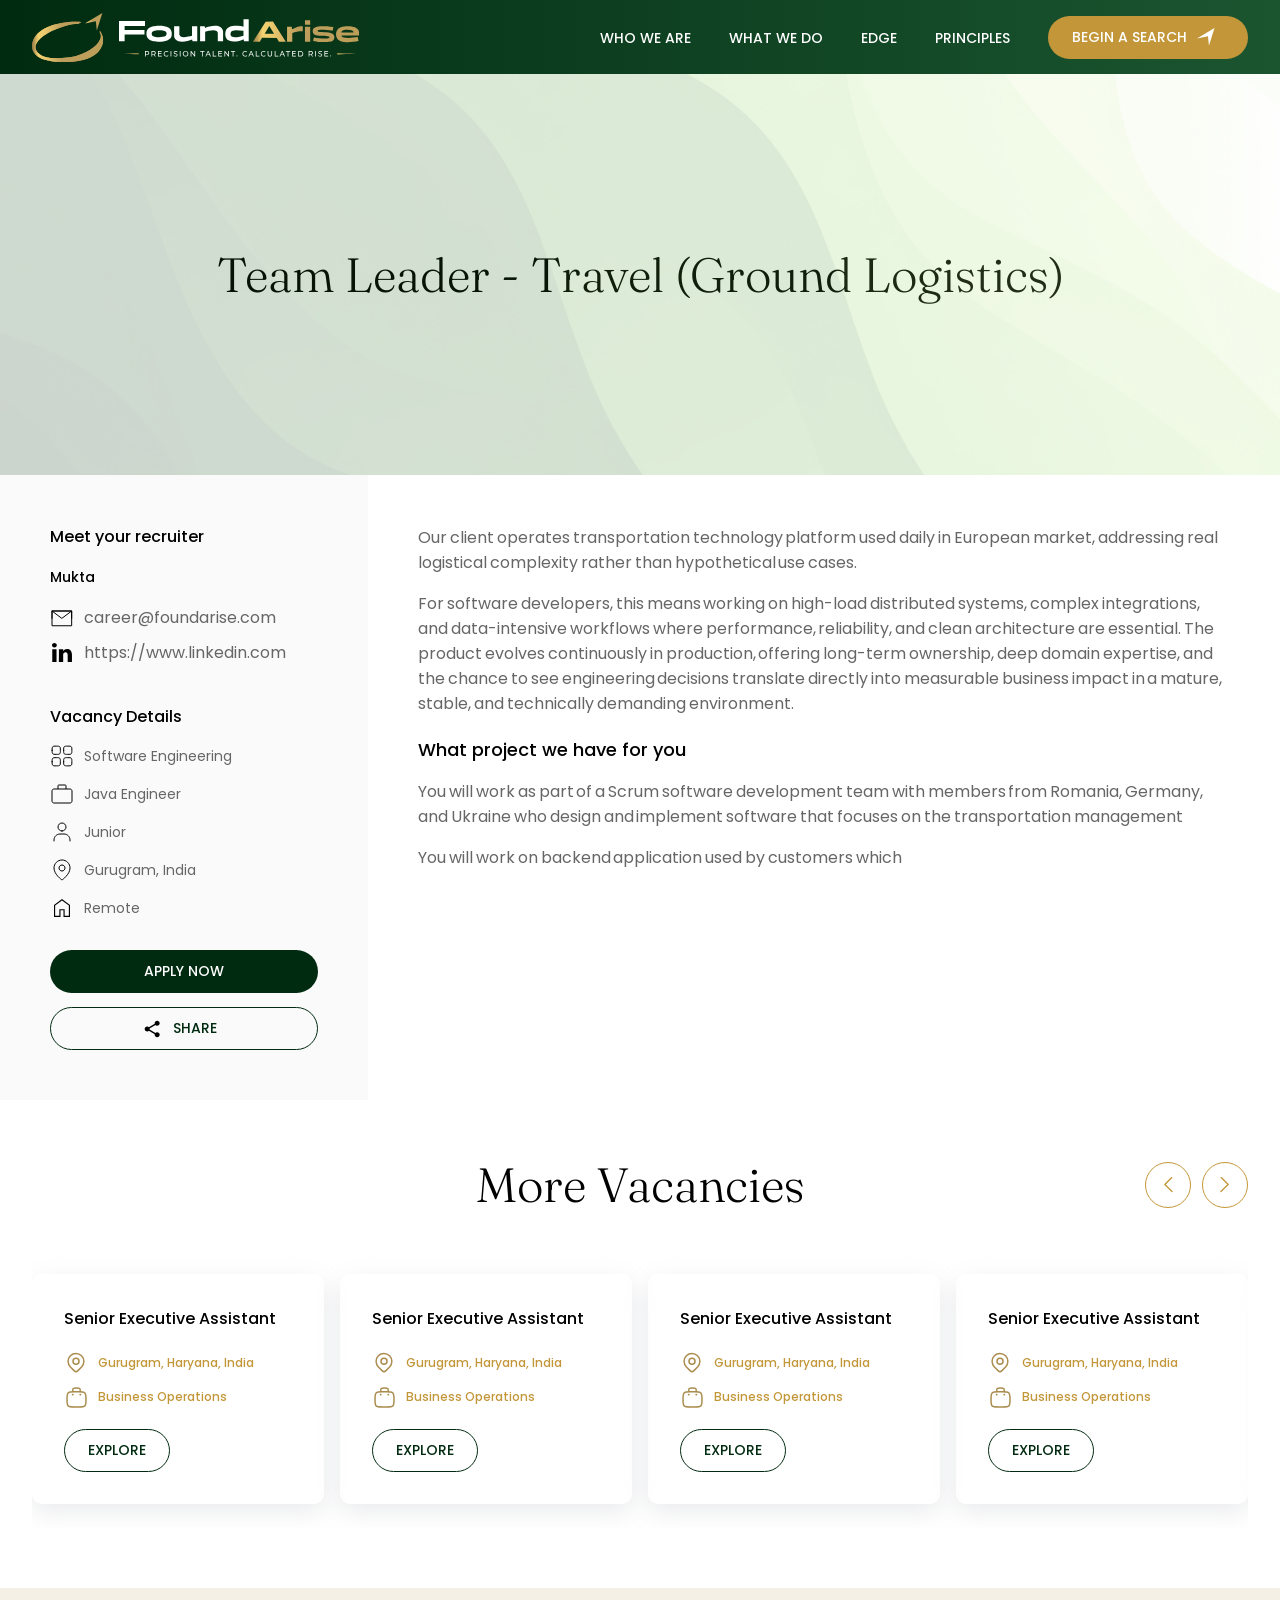
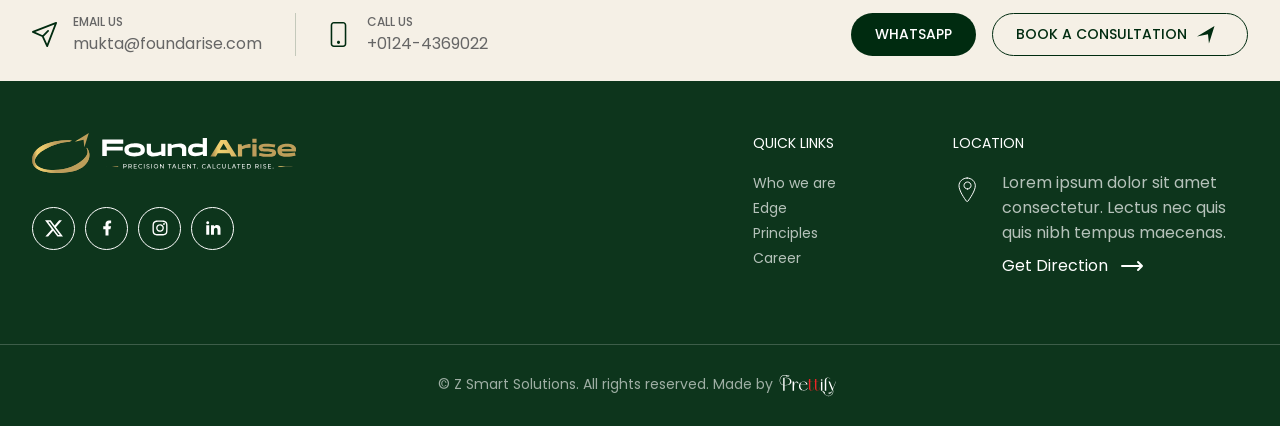
==== career-detail.html @ 1d1192af "feat(career): detail" ====
<!doctype html>
<html lang="en">

<head>
    <meta charset="UTF-8" />
    <meta name="viewport" content="width=device-width, initial-scale=1.0" />
    <title>Found Arise | Precision Talent, Calculated Rise</title>
    <link rel="icon" href="assets/image/favicon.png" type="image/x-icon" />

    <link rel="stylesheet" href="assets/font/font.css" />
    <link rel="stylesheet" href="assets/sass/header/header.css" />
    <link rel="stylesheet" href="assets/sass/career/career.css" />
    <link rel="stylesheet" href="assets/sass/footer/footer.css" />
    <link rel="stylesheet" href="https://cdn.jsdelivr.net/npm/swiper@11/swiper-bundle.min.css" />

</head>

<body>
    <header>
        <a href="" class="logo">
            <img src="assets/image/logo.svg " alt="" />
        </a>

        <nav>
            <ul>
                <li><a href="">Who we are</a></li>
                <li><a href="">What we do</a></li>
                <li><a href="">Edge</a></li>
                <li><a href="">Principles</a></li>
            </ul>
            <button class="btn">
                Begin a search <img class="icon" src="assets/icon/share.svg" alt="" />
            </button>
        </nav>
    </header>

    <main>
        <section class="carrer-detail-banner">
            <img src="assets/image/career/banner.png" alt="banner" />
            <div class="content">
                <h1>Team Leader - Travel (Ground Logistics)</h1>
            </div>
        </section>

        <section class="career-detail-seca">
            <div class="left">
                <h5>Meet your recruiter</h5>
                <h6>Mukta</h6>
                <ul class="social">
                    <li>
                        <img src="assets/icon/mail_black.svg" alt="mail" />
                        <a href="mailto:career@foundarise.com">career@foundarise.com</a>
                    </li>
                    <li>
                        <img src="assets/icon/linkedin_black.svg" alt="linkedin" />
                        <a href="https://www.linkedin.com">https://www.linkedin.com</a>
                    </li>
                </ul>

                <div class="vacancy-details">
                    <h5>Vacancy Details</h5>
                    <ul>
                        <li><img src="assets/icon/dashboard_black.svg" alt="share" /> Software Engineering</li>
                        <li><img src="assets/icon/suitcase_black.svg" alt="share" /> Java Engineer</li>
                        <li><img src="assets/icon/user_black.svg" alt="share" /> Junior</li>
                        <li><img src="assets/icon/location_black.svg" alt="share" /> Gurugram, India</li>
                        <li><img src="assets/icon/home.svg" alt="share" /> Remote</li>
                    </ul>
                </div>

                <div class="action">
                    <a href="" class="btn btn-secondary">Apply Now</a>
                    <a href="" class="btn btn-border-secondary"><img class="icon" src="assets/icon/share_black.svg"
                            alt="" />
                        Share</a>
                </div>
            </div>
            <div class="right website-content">
                <p>Our client operates transportation technology platform used daily in European market, addressing real
                    logistical complexity rather than hypothetical use cases.</p>
                <p>For software developers, this means working on high-load distributed systems, complex integrations,
                    and data-intensive workflows where performance, reliability, and clean architecture are essential.
                    The product evolves continuously in production, offering long-term ownership, deep domain expertise,
                    and the chance to see engineering decisions translate directly into measurable business impact in a
                    mature, stable, and technically demanding environment.</p>
                <h5>What project we have for you</h5>
                <p>You will work as part of a Scrum software development team with members from Romania, Germany, and Ukraine who design and implement software that focuses on the transportation management</p>
                <p>You will work on backend application used by customers which</p>
            </div>
        </section>

        <section class="career-detail-secb">
            <div class="container">
                <div class="heading">
                    <h2>More Vacancies</h2>
                    <div class="swiper-nav swiper-group">
                        <button class="swiper-prev career-button-prev"><img src="assets/icon/right.svg" alt=""></button>
                        <button class="swiper-next career-button-next"><img src="assets/icon/right.svg" alt=""></button>
                    </div>
                </div>

                <div class="content">
                    <div class="career-slider">
                        <div class="swiper-wrapper">
                            <div class="swiper-slide">
                                <div class="job-card">
                                    <h4>Senior Executive Assistant</h4>
                                    <ul>
                                        <li>
                                            <img src="assets/icon/location_ylw.svg" alt="">   Gurugram, Haryana, India
                                        </li>
                                        <li>
                                          <img src="assets/icon/suitcase.svg" alt="">  Business Operations
                                        </li>
                                    </ul>
                                    <a href="" class="btn btn-border-secondary">EXPLORE</a>
                                </div>
                            </div>
                            <div class="swiper-slide">
                                <div class="job-card">
                                    <h4>Senior Executive Assistant</h4>
                                    <ul>
                                        <li>
                                            <img src="assets/icon/location_ylw.svg" alt="">   Gurugram, Haryana, India
                                        </li>
                                        <li>
                                          <img src="assets/icon/suitcase.svg" alt="">  Business Operations
                                        </li>
                                    </ul>
                                    <a href="" class="btn btn-border-secondary">EXPLORE</a>
                                </div>
                            </div>
                            <div class="swiper-slide">
                                <div class="job-card">
                                    <h4>Senior Executive Assistant</h4>
                                    <ul>
                                        <li>
                                            <img src="assets/icon/location_ylw.svg" alt="">   Gurugram, Haryana, India
                                        </li>
                                        <li>
                                          <img src="assets/icon/suitcase.svg" alt="">  Business Operations
                                        </li>
                                    </ul>
                                    <a href="" class="btn btn-border-secondary">EXPLORE</a>
                                </div>
                            </div>
                            <div class="swiper-slide">
                                <div class="job-card">
                                    <h4>Senior Executive Assistant</h4>
                                    <ul>
                                        <li>
                                            <img src="assets/icon/location_ylw.svg" alt="">   Gurugram, Haryana, India
                                        </li>
                                        <li>
                                          <img src="assets/icon/suitcase.svg" alt="">  Business Operations
                                        </li>
                                    </ul>
                                    <a href="" class="btn btn-border-secondary">EXPLORE</a>
                                </div>
                            </div>
                            <div class="swiper-slide">
                                <div class="job-card">
                                    <h4>Senior Executive Assistant</h4>
                                    <ul>
                                        <li>
                                            <img src="assets/icon/location_ylw.svg" alt="">   Gurugram, Haryana, India
                                        </li>
                                        <li>
                                          <img src="assets/icon/suitcase.svg" alt="">  Business Operations
                                        </li>
                                    </ul>
                                    <a href="" class="btn btn-border-secondary">EXPLORE</a>
                                </div>
                            </div>
                        </div>
                    </div>
                </div>
            </div>
        </section>
    </main>

    <footer>
        <div class="top">
            <div class="container">
                <div class="row">
                    <div class="left">
                        <div class="col">
                            <figure>
                                <img src="assets/icon/send.svg" alt="send" />
                            </figure>
                            <figcaption>
                                <span>Email Us</span>
                                <a href="mailto:mukta@foundarise.com">mukta@foundarise.com</a>
                            </figcaption>
                        </div>
                        <div class="col">
                            <figure>
                                <img src="assets/icon/phone.svg" alt="send" />
                            </figure>
                            <figcaption>
                                <span>call Us</span>
                                <a href="mailto:+01244369022">+0124-4369022</a>
                            </figcaption>
                        </div>
                    </div>

                    <div class="right">
                        <a href="" class="btn btn-secondary">Whatsapp</a>
                        <button class="btn btn-border-secondary">
                            Book a consultation
                            <img src="assets/icon/share_green.svg" alt="" class="icon" />
                        </button>
                    </div>
                </div>
            </div>
        </div>

        <div class="wrap">
            <video src="assets/video/footer.mp4" autoplay muted loop playsinline></video>
            <div class="middle">
                <div class="container">
                    <div class="colA">
                        <img class="logo" src="assets/image/logo.svg" alt="" />
                        <ul class="social">
                            <li>
                                <a href=""><img src="assets/icon/twitter.svg" alt="" /></a>
                            </li>
                            <li>
                                <a href=""><img src="assets/icon/facebook.svg" alt="" /></a>
                            </li>
                            <li>
                                <a href=""><img src="assets/icon/instagram.svg" alt="" /></a>
                            </li>
                            <li>
                                <a href=""><img src="assets/icon/linkedin.svg" alt="" /></a>
                            </li>
                        </ul>
                    </div>

                    <div class="colB">
                        <h5>Quick Links</h5>
                        <ul>
                            <li><a href="">Who we are</a></li>
                            <li><a href="">Edge</a></li>
                            <li><a href="">Principles</a></li>
                            <li><a href="">Career</a></li>
                        </ul>
                    </div>
                    <div class="colC">
                        <h5>Location</h5>
                        <div class="adrs">
                            <figure class="icon">
                                <img src="assets/icon/location.svg" alt="location" />
                            </figure>
                            <figcaption>
                                <p>
                                    Lorem ipsum dolor sit amet consectetur. Lectus nec quis quis
                                    nibh tempus maecenas.
                                </p>
                                <a class="direction" href="">Get Direction
                                    <img src="assets/icon/arrow_right.svg" alt="" /></a>
                            </figcaption>
                        </div>
                    </div>
                </div>
            </div>

            <div class="bottom">
                <div class="container">
                    <p>
                        © Z Smart Solutions. All rights reserved.
                        <span>Made by
                            <a href=""><img src="assets/image/prettify.svg" alt="" /></a></span>
                    </p>
                </div>
            </div>
        </div>
    </footer>

    <script type="text/javascript" src="https://cdn.jsdelivr.net/npm/swiper@11/swiper-bundle.min.js"></script>
    <script src="assets/js/function.js"></script>
    <script src="assets/js/swiper.js"></script>
    <script src="assets/js/main.js"></script>
    <script>
        const header = document.querySelector("header");
        window.addEventListener("DOMContentLoaded", () => {
            header.classList.add("scrolled");
        });
        window.addEventListener("scroll", () => {
            if (window.scrollY > 20) {
                header.classList.add("scrolled");
            } else {
                header.classList.add("scrolled");
            }
        });
    </script>
</body>

</html>
---- assets/font/font.css ----
@import url('https://fonts.googleapis.com/css2?family=Fraunces:ital,opsz,wght@0,9..144,100..900;1,9..144,100..900&display=swap');
@import url('https://fonts.googleapis.com/css2?family=Poppins:ital,wght@0,100;0,200;0,300;0,400;0,500;0,600;0,700;0,800;0,900;1,100;1,200;1,300;1,400;1,500;1,600;1,700;1,800;1,900&display=swap');
---- assets/sass/header/header.css ----
@keyframes shine {
  from {
    opacity: 0;
    left: 0%;
  }
  50% {
    opacity: 1;
  }
  to {
    opacity: 0;
    left: 100%;
  }
}
@keyframes shine {
  from {
    opacity: 0;
    left: 0%;
  }
  50% {
    opacity: 1;
  }
  to {
    opacity: 0;
    left: 100%;
  }
}
.form {
  --inputsize: 42px;
  --labelbefore: var(--text);
  --labelafter: var(--text);
  --borderbefore: var(--text);
  --borderafter: var(--primary);
  --labelfontbefore: 14px;
  --labelfontafter: 12px;
  --font: 500;
  --color: var(--text);
  --borderwidth: 1px;
  --labelbackground: none;
  --font: normal;
  --textareaheight: 62px;
  --paddingleftright: 0px;
}
.form .form-group {
  position: relative;
  flex: 0 1 100%;
  max-width: 100%;
  width: 100%;
  --selectheight: var(--inputsize);
  line-height: 0;
}
.form .form-group.has-icon input {
  --iconsize: 26px;
  background-repeat: no-repeat;
  background-size: var(--iconsize);
}
.form .form-group.has-icon:not(.icon-left) input {
  background-position: calc(100% - var(--paddingleftright, 0px)) 50%;
  padding-right: calc(var(--paddingleftright, 0px) + var(--iconsize, 0px) + var(--paddingleftright, 0px));
}
.form .form-group.has-icon.icon-left input {
  background-position: var(--paddingleftright, 0px) 50%;
  padding-left: calc(var(--paddingleftright, 0px) + var(--iconsize, 0px) + 10px);
}
.form .form-group.has-icon.calender-icon input {
  background-image: url('data:image/svg+xml,%3Csvg width="20" height="20" viewBox="0 0 20 20" fill="none" xmlns="http://www.w3.org/2000/svg"%3E%3Cpath d="M17.5 2H14.5V0.5C14.5 0.367392 14.4473 0.240215 14.3536 0.146447C14.2598 0.0526785 14.1326 0 14 0C13.8674 0 13.7402 0.0526785 13.6464 0.146447C13.5527 0.240215 13.5 0.367392 13.5 0.5V2H6.5V0.5C6.5 0.367392 6.44732 0.240215 6.35355 0.146447C6.25979 0.0526785 6.13261 0 6 0C5.86739 0 5.74021 0.0526785 5.64645 0.146447C5.55268 0.240215 5.5 0.367392 5.5 0.5V2H2.5C1.8372 2.00079 1.20178 2.26444 0.73311 2.73311C0.264441 3.20178 0.000793929 3.8372 0 4.5V17.5C0.000793929 18.1628 0.264441 18.7982 0.73311 19.2669C1.20178 19.7356 1.8372 19.9992 2.5 20H17.5C18.163 20 18.7989 19.7366 19.2678 19.2678C19.7366 18.7989 20 18.163 20 17.5V4.5C20 3.83696 19.7366 3.20107 19.2678 2.73223C18.7989 2.26339 18.163 2 17.5 2ZM19 17.5C19 17.8978 18.842 18.2794 18.5607 18.5607C18.2794 18.842 17.8978 19 17.5 19H2.5C2.10218 19 1.72064 18.842 1.43934 18.5607C1.15804 18.2794 1 17.8978 1 17.5V9H19V17.5ZM19 8H1V4.5C1 3.672 1.67 3 2.5 3H5.5V4.5C5.5 4.63261 5.55268 4.75979 5.64645 4.85355C5.74021 4.94732 5.86739 5 6 5C6.13261 5 6.25979 4.94732 6.35355 4.85355C6.44732 4.75979 6.5 4.63261 6.5 4.5V3H13.5V4.5C13.5 4.63261 13.5527 4.75979 13.6464 4.85355C13.7402 4.94732 13.8674 5 14 5C14.1326 5 14.2598 4.94732 14.3536 4.85355C14.4473 4.75979 14.5 4.63261 14.5 4.5V3H17.5C17.8978 3 18.2794 3.15804 18.5607 3.43934C18.842 3.72064 19 4.10218 19 4.5V8Z" fill="%23666666" fill-opacity="0.7"/%3E%3C/svg%3E');
}
.form .form-group.has-icon.search-icon input {
  --iconsize: 18px;
  background-image: url("data:image/svg+xml,%3Csvg width='18' height='18' viewBox='0 0 18 18' fill='none' xmlns='http://www.w3.org/2000/svg'%3E%3Cpath d='M13.893 13.92L16.973 17M16 8.5C16 10.4891 15.2098 12.3968 13.8033 13.8033C12.3968 15.2098 10.4891 16 8.5 16C6.51088 16 4.60322 15.2098 3.1967 13.8033C1.79018 12.3968 1 10.4891 1 8.5C1 6.51088 1.79018 4.60322 3.1967 3.1967C4.60322 1.79018 6.51088 1 8.5 1C10.4891 1 12.3968 1.79018 13.8033 3.1967C15.2098 4.60322 16 6.51088 16 8.5Z' stroke='%23939393' stroke-width='1.5' stroke-linecap='round' stroke-linejoin='round'/%3E%3C/svg%3E%0A");
}
.form .form-group.has-icon.user-icon input {
  background-image: url("data:image/svg+xml,%3Csvg xmlns='http://www.w3.org/2000/svg' viewBox='0 0 24 24'%3E%3Cpath fill='none' stroke='%23666666' stroke-linecap='round' stroke-linejoin='round' stroke-width='1.5' d='M5 20v-1a7 7 0 0 1 7-7v0a7 7 0 0 1 7 7v1m-7-8a4 4 0 1 0 0-8a4 4 0 0 0 0 8'/%3E%3C/svg%3E");
}
.form .form-group.has-icon.password-icon input {
  background-image: url("data:image/svg+xml,%3Csvg xmlns='http://www.w3.org/2000/svg' viewBox='0 0 16 16'%3E%3Cpath fill='%23666666' d='M3 8.5a1 1 0 1 0 0-2a1 1 0 0 0 0 2'/%3E%3Cpath fill='%23666666' fill-rule='evenodd' d='M4.5 3c1.56 0 2.94.794 3.75 2h5.26a1 1 0 0 1 .807.409l1.49 2.04a.99.99 0 0 1 .033 1.13l-1.26 1.95a.997.997 0 0 1-1.41.276L12.02 10l-1.19.812a1 1 0 0 1-1.13 0L8.51 10h-.258c-.808 1.21-2.18 2-3.75 2a4.5 4.5 0 0 1 0-9zm3.75 6a1 1 0 0 0-.832.444a3.5 3.5 0 0 1-2.91 1.56c-1.93 0-3.5-1.57-3.5-3.5s1.57-3.5 3.5-3.5c1.21 0 2.28.616 2.91 1.56c.186.277.498.444.832.444h5.26L15 8.048l-1.26 1.95l-1.15-.805a1 1 0 0 0-1.14-.005L10.26 10l-1.19-.812a1 1 0 0 0-.566-.175h-.258z' clip-rule='evenodd'/%3E%3C/svg%3E");
}
.form .form-group.active::after {
  width: 100%;
}
.form .form-group:has(input[disabled]) {
  --paddingleftright: 10px;
  --color: var(--text);
}
.form .form-group:has(input[disabled])::after, .form .form-group:has(input[disabled])::before {
  display: none;
}
.form .form-group:has(input[disabled]) input {
  -webkit-user-select: none;
     -moz-user-select: none;
          user-select: none;
  caret-color: transparent;
  border: 1px solid #ededed;
  border-radius: 5px !important;
  cursor: no-drop;
  background: #f5f5f5;
}
.form .form-group::before, .form .form-group::after {
  content: "";
  position: absolute;
  bottom: 0;
  left: 0;
  right: 0;
  height: var(--borderwidth);
  transition: 0.5s ease;
}
.form .form-group::before {
  background: var(--borderbefore);
}
.form .form-group::after {
  width: 0;
  background: var(--borderafter);
}
.form .form-group label {
  font-weight: var(--font);
  position: absolute;
  top: calc(var(--inputsize) / 2 - var(--labelfontbefore) / 2);
  left: var(--paddingleftright);
  color: var(--labelbefore);
  line-height: 1;
  width: 100%;
  font-size: var(--labelfontbefore);
  background: var(--labelbackground);
  font-family: "Poppins", sans-serif;
  transition: 0.5s ease;
  -webkit-user-select: none;
     -moz-user-select: none;
          user-select: none;
  font-size: 16px;
  pointer-events: none;
}
.form .form-group input, .form .form-group textarea {
  height: calc(var(--inputsize) - var(--borderwidth));
  border: none;
  resize: none;
  border-radius: 0px !important;
  width: 100%;
  background: none;
  font-family: "Poppins", sans-serif;
  color: var(--color);
  font-size: inherit;
  font-size: 16px;
  padding: 0 var(--paddingleftright);
}
.form .form-group input:not(:-moz-placeholder) ~ label, .form .form-group textarea:not(:-moz-placeholder) ~ label {
  font-size: var(--labelfontafter);
  color: var(--labelafter);
  top: calc(var(--labelfontafter) / -2);
  opacity: 0.7;
}
.form .form-group input:not(:placeholder-shown) ~ label, .form .form-group textarea:not(:placeholder-shown) ~ label {
  font-size: var(--labelfontafter);
  color: var(--labelafter);
  top: calc(var(--labelfontafter) / -2);
  opacity: 0.7;
}
.form .form-group input:focus, .form .form-group textarea:focus {
  outline: none;
}
.form .form-group input.valid, .form .form-group textarea.valid {
  outline: none;
}
.form .form-group input.valid ~ label, .form .form-group textarea.valid ~ label {
  font-size: var(--labelfontafter);
  color: var(--labelafter);
  top: calc(var(--labelfontafter) / -2);
  background: var(--labelbackground);
}
.form .form-group input:not(.no-focus):focus, .form .form-group textarea:not(.no-focus):focus {
  outline: none;
}
.form .form-group input:not(.no-focus):focus ~ label, .form .form-group textarea:not(.no-focus):focus ~ label {
  font-size: var(--labelfontafter);
  color: var(--labelafter);
  top: calc(var(--labelfontafter) / -2);
  background: var(--labelbackground);
  opacity: 0.7;
}
.form .form-group input[readonly], .form .form-group textarea[readonly] {
  caret-color: transparent;
}
.form .form-group textarea {
  height: var(--textareaheight);
  border: none;
  resize: none;
  border-radius: 0px !important;
  width: 100%;
  background: none;
  color: var(--color);
  font-size: 14px;
  font-family: "Poppins", sans-serif;
  line-height: 1.2;
  cursor: initial;
}
.form .form-group textarea::-webkit-scrollbar {
  width: 2px;
  background: none;
  height: 2px;
}
.form .form-group textarea::-webkit-scrollbar-track {
  box-shadow: none;
}
.form .form-group textarea::-webkit-scrollbar-thumb {
  background-color: var(--black);
  border-radius: 15px;
}
.form .form-group textarea {
  padding: 0 var(--paddingleftright);
  padding-right: 15px;
}
.form .form-group textarea:not(:-moz-placeholder) ~ label {
  top: calc(var(--labelfontafter) / -2 - 6px);
}
.form .form-group textarea:not(:placeholder-shown) ~ label {
  top: calc(var(--labelfontafter) / -2 - 6px);
}
.form .form-group textarea:focus, .form .form-group textarea.valid {
  outline: none;
  margin-top: 13px;
  height: calc(var(--textareaheight) - 13px);
}
.form .form-group:has(.rgt-btn) {
  position: relative;
}
.form .form-group:has(.rgt-btn) input {
  padding-right: 3rem;
}
.form .form-group:has(.rgt-btn) .rgt-btn {
  position: absolute;
  top: 50%;
  translate: 0 -50%;
  right: 0;
  font-size: 13px;
  color: var(--primary);
  font-weight: 500;
}
.form .form-group .error {
  position: absolute;
  top: calc(100% + 2px);
  left: 0;
  right: 0;
  text-align: left;
  line-height: normal;
  font-size: 12px;
  z-index: 1;
  font-weight: 500;
  color: red;
}
.form .form-group .btm-text {
  position: absolute;
  top: calc(100% + 5px);
  left: 0;
  right: 0;
  text-align: left;
  line-height: normal;
  font-size: 12px;
  z-index: 1;
  font-weight: 500;
}
.form .form-group .btm-text.frgt-pswrd {
  text-align: right;
  color: var(--text);
}
.form .form-group .btm-text.frgt-pswrd:hover {
  text-decoration: underline;
  color: var(--primary);
}
.form .form-group .btm-text.green-msg {
  color: var(--primary);
}
.form .form-group .btm-text.red-msg {
  color: red;
  z-index: 1 !important;
}
.form .form-group.file-input {
  height: var(--inputsize);
}
.form .form-group.file-input input[type=file] {
  position: absolute;
  top: 0;
  left: 0;
  right: 0;
  bottom: 0;
  width: 100%;
  height: 100%;
  opacity: 0;
  z-index: 4;
  cursor: pointer;
}
.form .form-group.file-input input[type=file]:not(:-moz-placeholder) ~ label {
  top: auto;
  bottom: 10px;
  font-size: var(--labelfontbefore);
}
.form .form-group.file-input input[type=file]:not(:placeholder-shown) ~ label {
  top: auto;
  bottom: 10px;
  font-size: var(--labelfontbefore);
}
.form .form-group.file-input .file-name {
  pointer-events: none;
  height: calc(var(--inputsize) - var(--borderwidth));
  width: 100%;
  display: block;
  position: relative;
  --filename: 'Upload Resume*';
  --filenameinitial: var(--filename);
  --color: var(--text);
  --background: none;
  --image: url(../../icon/link.svg) no-repeat;
  -webkit-appearance: none;
     -moz-appearance: none;
          appearance: none;
  line-height: calc(var(--inputsize) - var(--borderwidth));
}
.form .form-group.file-input .file-name::before, .form .form-group.file-input .file-name::after {
  position: absolute;
  top: 0;
  bottom: 0;
  left: 0;
  right: 0;
}
.form .form-group.file-input .file-name::before {
  z-index: 2;
  font-family: inherit;
  font-size: inherit;
  line-height: calc(var(--inputsize) - var(--borderwidth));
  padding-left: var(--paddingleftright);
  color: var(--color);
  width: 100%;
  overflow: hidden;
  text-overflow: ellipsis;
  background: none;
}
.form .form-group.file-input .file-name::after {
  content: var(--filename);
  right: 0;
  background: var(--image);
  background-repeat: no-repeat;
  z-index: 1;
  background-position: calc(100% - var(--paddingleftright, 0)) 50%;
  background-size: auto 50%;
}
.form .form-group.is-otp-input {
  display: flex;
  flex-direction: row-reverse;
  gap: 2rem;
  align-items: center;
}
.form .form-group.is-otp-input:before, .form .form-group.is-otp-input::after {
  display: none;
}
.form .form-group.is-otp-input label {
  position: unset;
}
.form .form-group.is-otp-input .otp-fields-wrap {
  flex: 1;
  position: relative;
}
.form .form-group.is-otp-input .otp-fields-wrap input {
  letter-spacing: 72px;
  padding: 0 25px;
  -webkit-user-select: none !important;
     -moz-user-select: none !important;
          user-select: none !important;
}
.form .form-group.is-otp-input .otp-fields {
  flex: 1;
  position: absolute;
  top: 0;
  left: 0;
  right: 0;
  bottom: 0;
  z-index: 2;
  display: flex;
  pointer-events: none;
  gap: 1rem;
  max-width: 374px;
  margin-left: auto;
  margin-right: auto;
}
.form .form-group.is-otp-input .otp-fields span {
  flex: 1;
  display: block;
  height: var(--inputsize);
  border: 1px solid #ccc;
  border-radius: 5px;
}
.form .submit-grp:not(.text-left) {
  text-align: center;
  margin-top: 23px;
}

select {
  height: var(--inputsize);
  width: 100%;
  border-left: none;
  border-right: none;
  border-top: none;
  outline: none;
  color: rgba(255, 255, 255, 0.6980392157);
  font-family: "Poppins", sans-serif;
  background: transparent;
  padding: 10px 0px 6px 0px;
  font-size: 1rem;
  border-radius: 0;
  transition: all 0.4s;
  -webkit-appearance: base-select;
     -moz-appearance: base-select;
          appearance: base-select;
  cursor: pointer;
  position: relative;
}
select::after {
  content: "";
  position: absolute;
  top: 50%;
  right: 0px;
  transform: translateY(-50%);
  width: 16px;
  height: 16px;
  background: url("../../icons/down-white.svg") no-repeat center center;
  background-size: contain;
}
select option {
  display: flex;
  align-items: center;
  gap: 15px;
  background: var(--white);
  border-bottom: 1px solid var(--gray);
  padding: 10px;
  font-size: 14px;
  transition: 0.5s;
  font-family: "Poppins", sans-serif;
}
select option:hover, select option:focus {
  background: var(--primary);
  color: #FFF;
}
select option::checkmark {
  display: none;
}
select::picker-icon {
  display: none;
}
select:open::picker-icon {
  rotate: 180deg;
}
select selectedcontent {
  font-size: var(--labelfontbefore);
  font-size: 16px;
  font-family: "Poppins", sans-serif;
}

::picker(select) {
  -webkit-appearance: base-select;
     -moz-appearance: base-select;
          appearance: base-select;
  background: #FFFAF0;
  border: none;
  border-radius: 0px 0px 10px 10px;
  opacity: 0;
  transition: all 0.4s allow-discrete;
}
::picker(select):popover-open {
  opacity: 1;
}

@starting-style {
  ::picker(select):popover-open {
    opacity: 0;
  }
}
.daterangepicker {
  font-family: "Fraunces", sans-serif !important;
}
.daterangepicker select {
  display: block;
  border-radius: 5px;
  color: var(--text);
  cursor: pointer !important;
  background: #fff6f6;
  border-color: #ccc;
}
.daterangepicker select:focus {
  outline: none;
}
.daterangepicker thead {
  position: relative;
}
.daterangepicker tr:has(.yearselect, .monthselect) {
  position: absolute;
  top: 0;
  left: 0;
  right: 0;
  z-index: 1;
  display: flex;
}
.daterangepicker tr:has(.yearselect, .monthselect) th:has(.yearselect, .monthselect) {
  display: flex;
  flex: 1;
}
.daterangepicker tr:has(.yearselect, .monthselect) th .yearselect, .daterangepicker tr:has(.yearselect, .monthselect) th .monthselect {
  flex: 1;
}
.daterangepicker tr ~ tr th {
  padding-top: 35px;
}
.daterangepicker option.disabled, .daterangepicker td.disabled {
  text-decoration: none !important;
}
.daterangepicker td.active {
  background-color: var(--black) !important;
}
.daterangepicker .drp-buttons .btn {
  --height: 30px;
  padding: 0 15px !important;
  font-weight: 400 !important;
  font-size: 12px !important;
}

.ui-state-default, .ui-widget-content .ui-state-default, .ui-widget-header .ui-state-default, .ui-button, html .ui-button.ui-state-disabled:hover, html .ui-button.ui-state-disabled:active {
  border-radius: 50%;
  background: var(--black);
  border-color: var(--black);
  height: 17px;
  width: 17px;
  border: none !important;
  top: 50%;
  translate: 0 -50%;
}
.ui-state-default:focus, .ui-widget-content .ui-state-default:focus, .ui-widget-header .ui-state-default:focus, .ui-button:focus, html .ui-button.ui-state-disabled:hover:focus, html .ui-button.ui-state-disabled:active:focus {
  outline: none;
}

.ui-slider-horizontal {
  height: 2px;
  border: none !important;
}

.ui-widget-content {
  background: #CECECE;
  border: none !important;
}

.ui-widget-header {
  background: var(--black);
}

.checkbox-full {
  position: relative;
  --size: 20px;
  display: flex;
  line-height: normal;
  align-items: center;
}
.checkbox-full:has(input:checked) .check-span {
  background: var(--black);
}
.checkbox-full:has(input:checked) .check-span::before {
  opacity: 1;
}
.checkbox-full input {
  position: absolute;
  top: 0;
  left: 0;
  right: 0;
  bottom: 0;
  height: 100%;
  width: 100%;
  opacity: 0;
  -webkit-appearance: none;
     -moz-appearance: none;
          appearance: none;
  z-index: 2;
}
.checkbox-full .check-span {
  flex: 0 1 auto;
  display: block;
  --size: 20px;
  height: var(--size);
  width: var(--size);
  position: relative;
  padding: 0;
  border-radius: 5px;
  background: #D9D9D9;
  pointer-events: none;
}
.checkbox-full .check-span::before {
  content: "";
  position: absolute;
  top: 0;
  left: 0;
  right: 0;
  bottom: 0;
  z-index: 2;
  background: url(../../icon/tick-white.svg) no-repeat;
  background-position: 50% 50%;
  background-size: 10px auto;
  opacity: 0;
}
.checkbox-full p {
  padding-left: 14px;
}

.radio-full {
  position: relative;
  --size: 20px;
  display: flex;
  line-height: normal;
  align-items: center;
}
.radio-full:has(input:checked) .check-span {
  background: var(--black);
  outline-offset: -4px;
  outline: 2px solid var(--white);
  background: var(--black);
}
.radio-full input {
  position: absolute;
  top: 0;
  left: 0;
  right: 0;
  bottom: 0;
  height: 100%;
  width: 100%;
  opacity: 0;
  -webkit-appearance: none;
     -moz-appearance: none;
          appearance: none;
  z-index: 2;
}
.radio-full .check-span {
  flex: 0 1 auto;
  display: block;
  --size: 17px;
  display: inline-block;
  height: var(--size);
  width: var(--size);
  border: 1px solid var(--black);
  border-radius: 50%;
  position: relative;
  -webkit-appearance: none;
     -moz-appearance: none;
          appearance: none;
  padding: 0;
  background: transparent;
}
.radio-full p {
  padding-left: 14px;
  font-weight: 500;
}

.image-upload {
  position: relative;
  position: relative;
}
.image-upload::before {
  content: "";
  position: absolute;
  top: 0;
  left: 0;
  right: 0;
  bottom: 0;
  z-index: 0;
  pointer-events: none;
  -webkit-user-select: none;
     -moz-user-select: none;
          user-select: none;
  background: rgba(57, 57, 57, 0.74);
}
.image-upload::before {
  height: 30%;
  top: auto;
  background-size: 17px;
  background-repeat: no-repeat;
  background-position: 50% 50%;
  background-image: url([data-uri]);
}
.image-upload input {
  position: absolute;
  top: 0;
  left: 0;
  right: 0;
  bottom: 0;
  z-index: 2;
  opacity: 0;
  -webkit-appearance: none;
     -moz-appearance: none;
          appearance: none;
  cursor: pointer;
}

input:-webkit-autofill,
input:-webkit-autofill:hover,
input:-webkit-autofill:focus,
input:-webkit-autofill:active {
  -webkit-transition: "color 9999s ease-out, background-color 9999s ease-out";
  -webkit-transition-delay: 9999s;
}

*,
*::before,
*::after {
  padding: 0;
  margin: 0;
  list-style: none;
  box-sizing: border-box;
}

* {
  -webkit-tap-highlight-color: transparent;
}

:root {
  --headerpadding: 10px;
  --headerheight: 74px;
  --footerstrip: 62px;
  --primary: #C39739;
  --secondary: #002B10;
  --background: #F5F0E6;
  --border: #002B1033;
  --text: #666666;
  --white: #FFFFFF;
  --black: #000000;
  --gray: #F5F5F5;
  --container: 1280px;
  --containerfluid: 2rem;
}
@media only screen and (max-width: 1152px) {
  :root {
    --containerfluid: 1rem;
  }
}
@media only screen and (max-width: 991px) {
  :root {
    --containerfluid: 15px;
    --headerpadding: 12px;
    --headerheight: 85px;
  }
}
@media only screen and (max-width: 767px) {
  :root {
    --headerheight: 71px;
    --containerfluid: 20px;
  }
}
@media only screen and (max-width: 540px) {
  :root {
    --headerheight: 71px;
  }
}
@media only screen and (max-width: 375px) {
  :root {
    --containerfluid: 10px;
    --headerheight: 71px;
  }
}

body::-webkit-scrollbar {
  width: 8px;
  background: var(--gray);
}
body::-webkit-scrollbar-track {
  box-shadow: none;
}
body::-webkit-scrollbar-thumb {
  background-color: var(--primary);
}
body.overflow-hidden {
  overflow: hidden;
  margin-right: 8px;
}
@media only screen and (max-width: 991px) {
  body.overflow-hidden {
    margin-right: 0;
  }
}
body.overflow-hidden header {
  width: calc(100% - 8px);
}
@media only screen and (max-width: 991px) {
  body.overflow-hidden header {
    width: 100%;
  }
}

html {
  scroll-behavior: smooth;
  scroll-padding-top: var(--headerheight);
}

body, html {
  font-optical-sizing: auto;
  font-style: normal;
  font-weight: normal;
}

b {
  font-weight: 500;
}

a, p {
  color: inherit;
  font-family: "Poppins", sans-serif;
}

small {
  font-size: 14px;
  line-height: 22px;
  display: block;
}

.content-color-text p {
  color: var(--text);
}

.content-w-medium p {
  font-weight: 500;
}

.gray-bg {
  background: var(--gray);
}

.fw-medium {
  font-weight: 500;
}

.fw-semibold {
  font-weight: 600;
}

.c-primary {
  color: var(--primary);
}

.c-text {
  color: var(--text);
}

.c-red {
  color: red;
}

.c-green {
  color: #13bb75 !important;
}

.fs-14 {
  font-size: 14px;
}

a[href] {
  text-decoration: none;
  cursor: pointer;
  transition: 0.5s ease;
}
a[href].logo {
  display: block;
  line-height: 0;
}

svg path {
  transition: 0.5s ease;
}

.position-relative {
  position: relative;
}

.lh-normal {
  line-height: normal;
}

.cursor-pointer {
  cursor: pointer !important;
}

.container {
  max-width: var(--container);
  width: 100%;
  margin: 0 auto;
}

.social-icons {
  -webkit-user-select: none;
     -moz-user-select: none;
          user-select: none;
}

h1, h2, h3, h4, h5, h6 {
  font-weight: normal;
}

ul li, ol li {
  font-family: "Poppins", sans-serif;
}

ul.list-dot li {
  position: relative;
}
ul.list-dot li::before {
  content: "";
  position: absolute;
  left: -20px;
  top: 5px;
  width: 10px;
  height: 10px;
  border-radius: 50%;
  background: linear-gradient(90deg, #0E2031 0%, #3F65CA 100%);
}

.heading:has(h2 ~ h6) h3, .heading:has(h2 ~ h6) h2, .heading:has(h3 ~ h6) h3, .heading:has(h3 ~ h6) h2, .heading:has(h2 ~ h5) h3, .heading:has(h2 ~ h5) h2, .heading:has(h3 ~ h5) h3, .heading:has(h3 ~ h5) h2, .heading:has(h2 ~ p) h3, .heading:has(h2 ~ p) h2, .heading:has(h3 ~ p) h3, .heading:has(h3 ~ p) h2 {
  margin-bottom: 8px;
}
.heading h2 {
  font-size: 48px;
  font-weight: 300;
  font-family: "Fraunces", sans-serif;
  text-align: center;
  line-height: 50px;
}
.heading h2 span {
  font-style: italic;
  font-weight: 400;
}
.heading h6 {
  font-size: 16px;
  color: var(--primary);
  text-align: center;
  margin-bottom: 16px;
  letter-spacing: 4px;
  font-family: "Poppins", sans-serif;
  text-transform: uppercase;
  line-height: 1.34;
  font-weight: 500;
}
.heading h5 {
  font-size: 20px;
  font-weight: 500;
  line-height: 1.29;
}
.heading.lh-1 h3, .heading.lh-1 h2 {
  line-height: 1;
}
.heading.h-medium h2, .heading.h-medium h3 {
  font-size: 36px;
}
@media only screen and (max-width: 991px) {
  .heading.h-medium h2, .heading.h-medium h3 {
    font-size: 32px;
  }
}
@media only screen and (max-width: 767px) {
  .heading.h-medium h2, .heading.h-medium h3 {
    font-size: 28px;
  }
}
@media only screen and (max-width: 375px) {
  .heading.h-medium h2, .heading.h-medium h3 {
    font-size: 22px;
  }
}
.heading.h-small h2, .heading.h-small h3 {
  font-size: 28px;
}
.heading.f-medium h2, .heading.f-medium h3 {
  font-weight: 500;
}
.heading.f-semibold h2, .heading.f-semibold h3 {
  font-weight: 600;
}
.heading.c-white > *:not(.btn) {
  color: var(--white);
}
.heading.c-black-light h2, .heading.c-black-light h3 {
  color: var(--gray);
}
.heading p {
  text-align: center;
  line-height: 24px;
  max-width: 42%;
  font-weight: 400;
  margin: 0 auto;
  color: var(--text);
}
@media only screen and (max-width: 991px) {
  .heading p {
    max-width: 65%;
  }
}
@media only screen and (max-width: 767px) {
  .heading p {
    max-width: 100%;
    font-size: 15px;
  }
}
@media only screen and (max-width: 375px) {
  .heading p {
    line-height: 18px;
    font-size: 14px;
  }
}

.text-center {
  text-align: center;
}

.text-left {
  text-align: left;
}

.text-right {
  text-align: right;
}

.text-uppercase {
  text-transform: uppercase;
}

.flex {
  display: flex;
  flex-wrap: wrap;
}

.justify-between {
  justify-content: space-between;
}

.align-center {
  align-items: center;
}

.inline-flex {
  --gap: 12px;
  display: inline-flex;
  align-items: center;
  gap: 0 var(--gap);
}

img {
  max-width: 100%;
}

button, select {
  font-family: inherit;
  font-size: inherit;
  cursor: pointer;
}

input {
  font-family: inherit;
  font-size: inherit;
  border-radius: 0;
}
input::-webkit-outer-spin-button, input::-webkit-inner-spin-button {
  -webkit-appearance: none;
  margin: 0;
}
input[type=number] {
  -moz-appearance: textfield;
}

video {
  pointer-events: none;
  -webkit-user-select: none;
     -moz-user-select: none;
          user-select: none;
}

button {
  border: none;
  background: none;
  -webkit-appearance: none;
     -moz-appearance: none;
          appearance: none;
  cursor: pointer;
}

.tab-nav {
  cursor: default;
}
.tab-nav [data-tab] {
  cursor: pointer;
  caret-color: transparent;
}

.tab-nav-content {
  position: relative;
}
.tab-nav-content .tabs:not(.active) {
  position: absolute;
  top: 0;
  left: 0;
  right: 0;
  bottom: 0;
  pointer-events: none;
  -webkit-user-select: none;
     -moz-user-select: none;
          user-select: none;
  opacity: 0;
  height: 0;
  overflow: hidden;
}

.overlay {
  position: fixed;
  left: 0;
  right: 0;
  bottom: 0;
  top: 0;
  z-index: 5;
  opacity: 0;
  background: rgba(0, 0, 0, 0.7);
  transform: translateY(100%);
  transition: 0s ease 0.5s, opacity 0.5s ease;
  cursor: pointer;
  z-index: 15;
}
.overlay.is-open {
  transition: opacity 1s ease;
  opacity: 1;
  transform: translateY(0%);
}

.btn {
  height: -moz-fit-content;
  height: fit-content;
  --padding: 23px;
  padding: 10px var(--padding);
  overflow: hidden;
  font-size: 14px;
  color: var(--white);
  background: var(--primary);
  font-family: "Poppins", sans-serif;
  -webkit-appearance: none;
     -moz-appearance: none;
          appearance: none;
  transition: all 0.5s ease;
  border: 1px solid transparent;
  border-radius: 50px;
  width: -moz-fit-content;
  width: fit-content;
  text-wrap: nowrap;
  font-weight: 500;
  text-transform: uppercase;
  font-family: "Poppins", sans-serif;
  z-index: 1;
  display: flex;
  align-items: center;
  gap: 10px;
}
@media only screen and (max-width: 375px) {
  .btn {
    font-size: 15px;
  }
}
.btn .icon {
  filter: brightness(0) invert(1);
  transition: all 0.5s ease;
}
.btn:hover {
  background: var(--secondary);
  transition: 0.5s ease;
}
.btn:hover .icon {
  filter: none;
}
.btn:hover:has(.drop-down)::before, .btn:hover:has(.icon)::before {
  filter: brightness(0) invert(1);
}
.btn:has(.drop-down), .btn:has(.icon) {
  position: relative;
  padding-right: 32px;
}
.btn:has(.drop-down)::before, .btn:has(.icon)::before {
  content: "";
  position: absolute;
  top: 50%;
  right: 10px;
  translate: 0 -50%;
  width: 18px;
  height: 8px;
  background: url("../../icons/down-blue.svg");
}
.btn:hover:has(.drop-down)::before {
  transition: 0.5s ease;
  transform: rotate(180deg);
}
.btn:has(.icon) {
  padding-right: 32px;
}
.btn:has(.icon)::before {
  background: url("../../icons/right.svg");
  width: 12px;
  height: 12px;
  right: 16px;
}
.btn.btn-white {
  background: var(--white);
  color: var(--primary);
}
.btn.btn-white:not(.disabled-btn, .btn-no-hover):hover {
  border: 1px solid var(--white);
  background: transparent;
  color: var(--white);
}
.btn.btn-white:has(.icon)::before {
  background: url("../../icons/right-blue-bold.svg");
  width: 20px;
  height: 20px;
  background-size: 100%;
}
.btn.btn-secondary {
  background: var(--secondary);
}
.btn.btn-secondary:not(.disabled-btn, .btn-no-hover):hover {
  background: var(--primary);
  color: white;
}
.btn.btn-secondary .icon {
  filter: none;
}
.btn.btn-secondary:hover .icon {
  filter: brightness(0) invert(1);
}
.btn.btn-border-primary {
  background: none;
  border-color: var(--primary);
  color: var(--primary);
}
.btn.btn-border-primary .icon {
  filter: none;
}
.btn.btn-border-primary:hover {
  background: var(--primary);
  color: var(--white);
}
.btn.btn-border-primary:hover .icon {
  filter: brightness(0) invert(1);
}
.btn.btn-border-secondary {
  background: none;
  border-color: var(--secondary);
  color: var(--secondary);
}
.btn.btn-border-secondary .icon {
  filter: none;
}
.btn.btn-border-secondary:hover {
  background: var(--secondary);
  color: var(--white);
}
.btn.btn-border-secondary:hover .icon {
  filter: brightness(0) invert(1);
}
.btn.btn-border-white {
  background: none;
  border-color: var(--white);
  color: var(--white);
}
.btn.btn-border-white:has(.drop-down)::before {
  filter: brightness(0) invert(1);
}
.btn.btn-border-white:has(.icon)::before {
  background: url("../../icons/right-blue-bold.svg");
  width: 20px;
  height: 20px;
  background-size: 100%;
  filter: brightness(0) invert(1);
}
.btn.btn-border-white:hover:has(.icon)::before {
  filter: none;
}
.btn.btn-border-white:hover:has(.drop-down)::before {
  filter: none;
}
.btn.btn-border-white:not(.disabled-btn, .btn-no-hover):hover {
  border-color: var(--white);
  background: var(--white);
  color: var(--primary);
}
.btn.btn-border-white:not(.disabled-btn, .btn-no-hover):hover path {
  fill: var(--black);
}
.btn.btn-border-gray {
  background: none;
  border-color: var(--text);
  color: var(--text);
}
.btn.btn-border-gray:not(.disabled-btn, .btn-no-hover):hover {
  border-color: var(--gray);
  background: var(--gray);
  color: var(--white);
}
.btn.btn-border-gray:not(.disabled-btn, .btn-no-hover):hover path {
  fill: var(--white);
}
.btn.btn-shadow {
  box-shadow: 0px 4px 4px 0px rgba(0, 0, 0, 0.2509803922);
}
.btn.btn-wide {
  --padding: 40px;
}
.btn.btn-medium {
  --padding: 16px;
  font-size: 14px;
}
.btn.btn-small {
  --padding: 12px;
}
.btn.w-100 {
  width: 100%;
}
.btn.box {
  --padding: 0px !important;
  width: var(--height);
}
.btn.btn-btn {
  border-radius: 5px;
}
.btn:has(.icon) {
  display: flex;
  align-items: center;
  gap: 10px;
}

.modal {
  position: fixed;
  top: 0;
  bottom: 0;
  z-index: 20;
  background: var(--white);
  background-position: 0% 80%;
  background-size: 75%;
  max-width: 435px;
  width: 100%;
}
.modal .close {
  cursor: pointer;
}
.modal .close:not(.btn, .close-video, .not-ab) {
  position: absolute;
  top: 0;
  right: 0;
  top: 25px;
  right: 25px;
  line-height: 0;
}
@media only screen and (max-width: 520px) {
  .modal .close:not(.btn, .close-video, .not-ab) {
    top: 20px;
    right: 20px;
  }
}
.modal .close:not(.btn, .close-video, .not-ab) path {
  stroke: var(--white);
}

.accordion {
  overflow: hidden;
}
.accordion.open .accordion-content {
  grid-template-rows: 1fr;
  padding: 16px 0;
}
.accordion .accordion-header {
  display: flex;
  justify-content: space-between;
  align-items: center;
  padding: 8px 0px;
  cursor: pointer;
  color: var(--text);
}
.accordion .accordion-header span:first-child {
  font-weight: 500;
}
.accordion .accordion-header .toggle img {
  width: 32px;
  height: 32px;
}
.accordion .accordion-content {
  display: grid;
  grid-template-rows: 0fr;
  transition: all 0.5s ease-in-out;
  overflow: hidden;
}
.accordion .accordion-content .content {
  overflow: hidden;
}

.form-grid {
  --item: 1;
  --gaplr: 30px;
  --gaptb: 32px;
  display: grid;
  grid-template-columns: repeat(var(--item), calc((100% - var(--gaplr) * (var(--item) - 1)) / var(--item)));
  gap: var(--gaptb) var(--gaplr);
}
.form-grid .full {
  grid-column: span var(--item);
}

.swiper:not(.no-padding) {
  padding-bottom: 10px;
}

.swiper-slide {
  height: auto;
}

.swiper-nav {
  line-height: 0;
}
.swiper-nav:has(.swiper-button-lock) {
  display: none !important;
}
.swiper-nav.hide-btn-no-loop .swiper-prev.swiper-button-disabled, .swiper-nav.hide-btn-no-loop .swiper-next.swiper-button-disabled {
  opacity: 0;
  pointer-events: none;
}
.swiper-nav.swiper-group {
  display: flex;
  align-items: center;
  width: -moz-fit-content;
  width: fit-content;
  gap: 11px;
}
.swiper-nav.center-full {
  position: absolute;
  top: 50%;
  left: 50%;
  translate: -50% -50%;
  z-index: 2;
  display: flex;
  align-items: center;
  justify-content: space-between;
  width: 103%;
  max-width: 103%;
  margin: 0 auto;
  pointer-events: none;
  -webkit-user-select: none;
     -moz-user-select: none;
          user-select: none;
}
.swiper-nav.center-full .swiper-prev, .swiper-nav.center-full .swiper-next {
  pointer-events: all;
  -webkit-user-select: auto;
     -moz-user-select: auto;
          user-select: auto;
}
.swiper-nav.icon-width-auto .swiper-next svg, .swiper-nav.icon-width-auto .swiper-prev svg {
  width: auto;
  height: auto;
}
.swiper-prev svg, .swiper-prev img {
  transform: scaleX(-1);
}

.swiper-button-next::after, .swiper-button-prev::after {
  display: none;
}

.swiper-prev, .swiper-next {
  --size: 46px;
  height: var(--size);
  width: var(--size);
  border-radius: 50%;
  display: flex;
  align-items: center;
  justify-content: center;
  background: var(--white);
  border: 1px solid var(--primary);
  transition: 0.5s ease;
  cursor: pointer;
}
.swiper-prev.swiper-btn-medium, .swiper-next.swiper-btn-medium {
  --size: 35px;
}
.swiper-prev:not(.no-background) path, .swiper-next:not(.no-background) path {
  fill: var(--white);
}
.swiper-prev:hover:not(.swiper-button-disabled, .no-background), .swiper-next:hover:not(.swiper-button-disabled, .no-background) {
  background: var(--primary);
  border-color: var(--primary);
}
.swiper-prev:hover:not(.swiper-button-disabled, .no-background) img, .swiper-next:hover:not(.swiper-button-disabled, .no-background) img {
  filter: brightness(0) invert(1);
}
.swiper-prev.fill, .swiper-next.fill {
  background: var(--primary);
  border-color: var(--primary);
}
.swiper-prev.fill img, .swiper-next.fill img {
  filter: brightness(0) invert(1);
}
.swiper-prev.fill:hover, .swiper-next.fill:hover {
  background: transparent;
}
.swiper-prev.fill:hover img, .swiper-next.fill:hover img {
  filter: none;
}
.swiper-prev.no-background, .swiper-next.no-background {
  height: auto;
  width: auto;
  display: initial;
  background: none;
  border: none;
  line-height: 0;
}
.swiper-prev.no-background:hover, .swiper-next.no-background:hover {
  background: none;
}
.swiper-prev.has-shadow, .swiper-next.has-shadow {
  box-shadow: 0px 1px 3px 1px rgba(60, 64, 67, 0.1490196078), 0px 1px 2px 0px rgba(60, 64, 67, 0.3019607843);
}
.swiper-prev.white, .swiper-next.white {
  background: var(--white);
  border-color: var(--white);
}
.swiper-prev.white path, .swiper-next.white path {
  fill: var(--black);
}
.swiper-prev.white:hover:not(.swiper-button-disabled), .swiper-next.white:hover:not(.swiper-button-disabled) {
  background: var(--black);
  border-color: var(--black);
}
.swiper-prev.white:hover:not(.swiper-button-disabled) path, .swiper-next.white:hover:not(.swiper-button-disabled) path {
  fill: var(--white);
}
.swiper-prev.primary-border, .swiper-next.primary-border {
  border-color: var(--primary);
  background: none;
}
.swiper-prev.primary-border path, .swiper-next.primary-border path {
  fill: var(--primary);
}
.swiper-prev.primary-border:hover:not(.swiper-button-disabled), .swiper-next.primary-border:hover:not(.swiper-button-disabled) {
  background: var(--primary);
}
.swiper-prev.primary-border:hover:not(.swiper-button-disabled) path, .swiper-next.primary-border:hover:not(.swiper-button-disabled) path {
  fill: var(--white);
}
.swiper-prev.white-border, .swiper-next.white-border {
  border-color: var(--white);
  background: none;
}
.swiper-prev.white-border path, .swiper-next.white-border path {
  fill: var(--white);
}
.swiper-prev.white-border:hover:not(.swiper-button-disabled), .swiper-next.white-border:hover:not(.swiper-button-disabled) {
  background: var(--white);
}
.swiper-prev.white-border:hover:not(.swiper-button-disabled) path, .swiper-next.white-border:hover:not(.swiper-button-disabled) path {
  fill: var(--black);
}
.swiper-prev.gray-border, .swiper-next.gray-border {
  border-color: #828282;
  background: none;
}
.swiper-prev.gray-border path, .swiper-next.gray-border path {
  fill: #828282;
}
.swiper-prev.gray-border:hover:not(.swiper-button-disabled), .swiper-next.gray-border:hover:not(.swiper-button-disabled) {
  background: var(--primary);
  border-color: var(--primary);
}
.swiper-prev.gray-border:hover:not(.swiper-button-disabled) path, .swiper-next.gray-border:hover:not(.swiper-button-disabled) path {
  fill: var(--white);
}
.swiper-prev.black-border, .swiper-next.black-border {
  border-color: var(--black);
  background: none;
}
.swiper-prev.black-border path, .swiper-next.black-border path {
  fill: var(--black);
}
.swiper-prev.black-border:hover:not(.swiper-button-disabled), .swiper-next.black-border:hover:not(.swiper-button-disabled) {
  background: var(--black);
  border-color: var(--black);
}
.swiper-prev.black-border:hover:not(.swiper-button-disabled) path, .swiper-next.black-border:hover:not(.swiper-button-disabled) path {
  fill: var(--white);
}
.swiper-prev.swiper-btn-large, .swiper-next.swiper-btn-large {
  --size: 59px;
}
@media only screen and (max-width: 991px) {
  .swiper-prev.swiper-btn-large, .swiper-next.swiper-btn-large {
    --size: 48px;
  }
}
.swiper-prev.swiper-button-disabled, .swiper-next.swiper-button-disabled {
  cursor: no-drop;
  opacity: 0.4;
}
.swiper-prev.swiper-button-lock, .swiper-next.swiper-button-lock {
  display: none !important;
}

.play-btn {
  --btnsize: 50px;
  --border: 2px;
  --bordercolor: var(--white);
  --playbtncolor: var(--white);
  height: var(--btnsize);
  width: var(--btnsize);
  border-radius: 50%;
  border: var(--border) solid var(--bordercolor);
  position: relative;
  background: none;
}
@media only screen and (max-width: 1024px) {
  .play-btn {
    --btnsize: 50px;
  }
}
@media only screen and (max-width: 675px) {
  .play-btn {
    --btnsize: 45px;
    --border: 1px;
  }
}
.play-btn.dark {
  --bordercolor: var(--black);
  --playbtncolor: var(--black);
}
.play-btn::before {
  width: 100%;
  height: 100%;
  top: 50%;
  right: 0;
  bottom: 0;
  left: 50%;
  position: absolute;
  content: "";
  transform: translateX(-50%) translateY(-50%);
  background: var(--bordercolor);
  border-radius: 50%;
  display: block;
  animation: pulse-border 1500ms ease-out infinite;
}
@keyframes pulse-border {
  0% {
    transform: translateX(-50%) translateY(-50%) translateZ(0) scale(1);
    opacity: 0.5;
  }
  100% {
    transform: translateX(-50%) translateY(-50%) translateZ(0) scale(1.5);
    opacity: 0;
  }
}
.play-btn::after {
  content: "";
  position: absolute;
  top: 50%;
  left: 50%;
  translate: -50% -50%;
  width: 0;
  height: 0;
  border-top: calc(var(--btnsize) / 7.7) solid transparent;
  border-bottom: calc(var(--btnsize) / 7.7) solid transparent;
  border-left: calc(var(--btnsize) / 5) solid var(--playbtncolor);
}

.website-content > :first-child {
  margin-top: 0 !important;
}
.website-content > :last-child {
  margin-bottom: 0 !important;
}
.website-content h1 {
  font-size: 36px;
  margin-bottom: 45px;
  text-align: center;
  font-family: "Fraunces", sans-serif;
  font-weight: 600;
}
@media only screen and (max-width: 675px) {
  .website-content h1 {
    font-size: 34px;
  }
}
@media only screen and (max-width: 520px) {
  .website-content h1 {
    font-size: 30px;
    font-weight: bold;
  }
}
.website-content h2 {
  font-size: 24px;
  font-family: "Poppins", sans-serif;
  font-weight: 600;
}
@media only screen and (max-width: 675px) {
  .website-content h2 {
    font-size: 24px;
  }
}
.website-content h3 {
  font-size: 24px;
  line-height: 1.21;
  font-family: "Poppins", sans-serif;
  font-weight: 500;
}
@media only screen and (max-width: 675px) {
  .website-content h3 {
    font-size: 22px;
  }
}
.website-content h4 {
  font-size: 24px;
  font-family: "Poppins", sans-serif;
  font-weight: 500;
}
@media only screen and (max-width: 675px) {
  .website-content h4 {
    font-size: 20px;
  }
}
.website-content h5 {
  font-size: 18px;
  font-family: "Poppins", sans-serif;
  line-height: 1.3;
  font-weight: 500;
}
@media only screen and (max-width: 675px) {
  .website-content h5 {
    font-size: 18px;
  }
}
.website-content h6 {
  font-size: 18px;
  font-family: "Poppins", sans-serif;
  line-height: 1.3;
  font-weight: 500;
}
.website-content h2, .website-content h3, .website-content h4 {
  margin: 40px 0 18px;
}
.website-content h5, .website-content h6 {
  margin: 22px 0 18px;
}
.website-content p, .website-content li {
  color: var(--text);
  hyphens: auto;
  word-spacing: -0.07em;
  font-family: "Poppins", sans-serif;
}
@media only screen and (max-width: 375px) {
  .website-content p, .website-content li {
    font-size: 15px;
  }
}
.website-content p b, .website-content li b {
  font-weight: 600;
  color: var(--black);
}
.website-content a {
  color: var(--black);
}
.website-content a:hover {
  text-decoration: underline;
}
.website-content p, .website-content ul {
  margin-bottom: 16px;
}
.website-content ul {
  padding-left: 18px;
}
@media only screen and (max-width: 675px) {
  .website-content ul {
    padding-left: 10px;
  }
}
.website-content ul li {
  font-family: "Poppins", sans-serif;
  position: relative;
  padding-left: 28px;
}
@media only screen and (max-width: 675px) {
  .website-content ul li {
    padding-left: 20px;
  }
}
.website-content ul li:not(:last-child) {
  margin-bottom: 6px;
}
.website-content ul li::before {
  content: "";
  position: absolute;
  top: 8px;
  left: 0;
  width: 6px;
  aspect-ratio: 1;
  border-radius: 50%;
  background: var(--text);
}
.website-content.website-content-medium h2, .website-content.website-content-medium h3, .website-content.website-content-medium h4 {
  margin: 20px 0 18px;
  font-size: 20px;
  font-weight: 500;
}
.website-content.website-content-medium h5, .website-content.website-content-medium h6 {
  font-size: 18px;
  font-weight: 500;
}
.website-content.website-content-medium p, .website-content.website-content-medium ul {
  margin-bottom: 20px;
}

[data-video], [data-model], [data-scrollTo] {
  cursor: pointer;
}

.redirect {
  --arrowsize: 20px;
  --space: 11px;
  font-weight: 600;
  color: var(--primary);
  background-image: url(../../icon/move-right.svg);
  background-repeat: no-repeat;
  width: -moz-fit-content;
  width: fit-content;
  font-size: 14px;
  line-height: 20px;
  background-position-y: 50%;
  background-position-x: 100%;
  background-position: 100% 50%;
  background-size: var(--arrowsize) auto;
  padding-right: calc(var(--arrowsize) + var(--space));
  transition: color 0.5s ease;
}
.redirect:hover {
  background-image: url(../../icon/move-right.svg);
  transform: translateX(5px);
}

.read-more {
  --arrowsize: 20px;
  --space: 11px;
  font-weight: 500;
  color: var(--gray);
  background-image: url(../../icon/down.svg);
  background-repeat: no-repeat;
  width: -moz-fit-content;
  width: fit-content;
  font-size: 14px;
  letter-spacing: 10%;
  line-height: 20px;
  background-position-y: 50%;
  background-position-x: 100%;
  background-position: 100% 50%;
  background-size: var(--arrowsize) auto;
  padding-right: calc(var(--arrowsize) + var(--space));
  transition: color 0.5s ease;
  text-transform: uppercase;
  font-family: "Poppins", sans-serif;
}
.read-more.less {
  background-image: url(../../icon/up.svg);
}
@media only screen and (max-width: 767px) {
  .read-more {
    font-size: 13px;
    line-height: 18px;
    margin: 0 auto;
    display: block;
  }
}

.collapsible-content {
  height: -moz-fit-content;
  height: fit-content;
  max-height: 240px;
  overflow: hidden;
  transition: height 0.5s ease;
}
.collapsible-content.more {
  height: auto;
  max-height: none;
}

.ico-sys {
  -webkit-mask-image: url(../../images/vector/vector-4.svg);
          mask-image: url(../../images/vector/vector-4.svg);
  -webkit-mask-size: 100%;
          mask-size: 100%;
  -webkit-mask-repeat: no-repeat;
          mask-repeat: no-repeat;
  aspect-ratio: 1;
  line-height: 0;
}
.ico-sys.ico-sys2 {
  position: relative;
  -webkit-mask-image: none;
          mask-image: none;
}
.ico-sys.ico-sys2::after {
  content: "";
  position: absolute;
  top: 0;
  left: 0;
  right: 0;
  bottom: 0;
  z-index: 0;
  pointer-events: none;
  -webkit-user-select: none;
     -moz-user-select: none;
          user-select: none;
  background: url(../../images/vector/vector-2-c.svg);
}
.ico-sys.ico-sys2::after {
  background-repeat: no-repeat;
  background-size: 100% 100%;
}
.ico-sys.ico-sys2 video {
  -webkit-mask-image: url(../../images/vector/vector-2-a.svg);
          mask-image: url(../../images/vector/vector-2-a.svg);
  -webkit-mask-size: 100%;
          mask-size: 100%;
  -webkit-mask-repeat: no-repeat;
          mask-repeat: no-repeat;
}
.ico-sys video {
  height: 100%;
  width: 100%;
  -o-object-fit: cover;
     object-fit: cover;
}

.search-filter-wrap h1 {
  max-width: 320px;
  margin-bottom: 24px;
}
.search-filter-wrap .search-filter {
  box-shadow: 0px 1px 3px 4px rgba(0, 0, 0, 0.0196078431);
  max-width: 686px;
  border-radius: 10px;
  background: var(--white);
}
.search-filter-wrap .search-filter .form {
  display: flex;
  flex-wrap: wrap;
  --inputsize: 62px;
  --paddingleftright: 20px;
}
.search-filter-wrap .search-filter .form .form-group {
  flex: 0 1 auto;
}
.search-filter-wrap .search-filter .form .form-group::before, .search-filter-wrap .search-filter .form .form-group::after {
  display: none;
}
.search-filter-wrap .search-filter .form .form-group.location_select {
  --iconsize: 12px;
  --iconurl: var(--iconpath);
  --iconspace: 8px;
}
.search-filter-wrap .search-filter .form .form-group:not(:has(select)) {
  flex: 1;
}
.search-filter-wrap .search-filter .form .form-group:has(select) {
  max-width: 180px;
  border-right: 1px solid #F4F3F3;
}
.search-filter-wrap .search-filter .form .form-group:has(input) {
  flex: 1;
}
.search-filter-wrap .search-filter .form .form-group:has(.btn) {
  flex: 0;
  display: flex;
  align-items: center;
  padding-right: 9px;
}
.search-filter-wrap .search-filter .form .form-group input {
  font-size: 14px;
}
.search-filter-wrap .search-filter .form .form-group input:placeholder {
  color: #A6A5A5;
}
.search-filter-wrap .search-filter .form .btn {
  --padding: 16px;
}

.mt-hdr {
  margin-top: var(--headerheight);
}

.banner {
  position: relative;
}
.banner:not(.banner-banner) {
  position: relative;
}
.banner:not(.banner-banner)::before {
  content: "";
  position: absolute;
  top: 0;
  left: 0;
  right: 0;
  bottom: 0;
  z-index: 0;
  pointer-events: none;
  -webkit-user-select: none;
     -moz-user-select: none;
          user-select: none;
  background: none;
}
.banner:not(.banner-banner)::before {
  background: linear-gradient(180deg, rgba(0, 0, 0, 0.7) 0%, rgba(0, 0, 0, 0) 38.29%), linear-gradient(0deg, rgba(0, 0, 0, 0.85) 0%, rgba(0, 0, 0, 0) 85.56%);
}
.banner.center-banner .banner-wrapper {
  bottom: 50%;
  translate: 0 50%;
}
.banner .bg {
  line-height: 0;
  height: 100vh;
}
@media only screen and (max-width: 1024px) {
  .banner .bg {
    height: 70vh;
  }
}
@media only screen and (max-width: 991px) {
  .banner .bg {
    height: 60vh;
  }
}
@media only screen and (max-width: 767px) {
  .banner .bg {
    height: 50vh;
  }
}
.banner .bg video, .banner .bg img {
  width: 100%;
  height: 100%;
  -o-object-fit: cover;
     object-fit: cover;
}
.banner .banner-wrapper {
  position: absolute;
  left: 0;
  right: 0;
  bottom: 10%;
  z-index: 3;
}
.banner .content {
  padding: 10px;
}
.banner .content.content-white > *:not(.btn) {
  color: var(--white);
}
.banner .content.ttl-m h1 {
  font-size: 36px;
}
.banner .content.f-semibold h1 {
  font-weight: 600;
}
.banner h1 {
  font-size: 60px;
  line-height: 80px;
  font-family: "Fraunces", sans-serif;
  text-align: center;
  line-height: 60px;
  font-weight: 300;
}
@media only screen and (max-width: 991px) {
  .banner h1 {
    font-size: 48px;
    line-height: 55px;
  }
}
@media only screen and (max-width: 767px) {
  .banner h1 {
    font-size: 36px;
    line-height: 45px;
  }
}
@media only screen and (max-width: 375px) {
  .banner h1 {
    font-size: 28px;
    line-height: 35px;
  }
}
.banner h6 {
  font-size: 18px;
  line-height: 1.34;
  color: var(--text);
  margin-top: 12px;
  font-weight: 500;
}
.banner h5 {
  font-size: 20px;
  line-height: 1.5;
  color: var(--text);
  margin-bottom: 10px;
}
.banner p {
  text-align: center;
  font-size: 16px;
  font-weight: 300;
  line-height: 24px;
  max-width: 500px;
  margin: 0 auto;
  font-family: "Poppins", sans-serif;
}
@media only screen and (max-width: 991px) {
  .banner p {
    font-size: 16px;
    line-height: 24px;
  }
}
@media only screen and (max-width: 767px) {
  .banner p {
    font-size: 14px;
    line-height: 20px;
  }
}
@media only screen and (max-width: 375px) {
  .banner p {
    font-size: 12px;
    line-height: 18px;
  }
}

.swiper-pagination-bullets {
  --swiper-pagination-bullet-size: 13px;
  --swiper-pagination-color: var(--primary);
}

.btn-div-wrap > *:not(:last-child) {
  margin-right: 20px;
}
@media only screen and (max-width: 675px) {
  .btn-div-wrap > *:not(:last-child) {
    margin-right: 5px;
  }
}
@media only screen and (max-width: 675px) {
  .btn-div-wrap .btn {
    --padding: 10px;
  }
}

.btn.disabled-btn {
  opacity: 0.4;
  cursor: no-drop;
}

.common-grid-wrap {
  display: grid;
  grid-template-columns: repeat(3, 1fr);
  grid-gap: 44px 25px;
}

.swiper-pagination-fraction {
  font-family: "Fraunces", sans-serif;
  font-size: 18px;
  color: var(--primary);
  font-weight: 600;
  line-height: 1.263;
  width: 50px;
  text-align: center;
}
.swiper-pagination-fraction span {
  text-align: center;
}

.slider-section .upper-sec {
  position: relative;
  margin-bottom: 50px;
}
.slider-section .upper-sec .vew-all-btn {
  margin-right: 14px;
}
.slider-section .upper-sec .vew-all-btn:hover {
  color: var(--black);
}
.slider-section .upper-sec .slider-nav {
  position: absolute;
  right: 0;
  bottom: 0;
  z-index: 2;
}
.slider-section .upper-sec .slider-nav .swiper-prev, .slider-section .upper-sec .slider-nav .swiper-next {
  --size: 40px;
}

.video-modal {
  left: 0;
  right: 0;
  background: transparent;
  z-index: 20;
  max-width: 100%;
  transform: translateY(100%);
  transition: 0.5s ease;
}
.video-modal.is-open {
  transform: translateY(0%);
}
.video-modal .close {
  position: absolute;
  bottom: calc(100% + 20px);
  top: auto !important;
  right: -40px !important;
  height: 50px;
  width: 50px;
  border-radius: 50%;
  background: var(--primary);
  display: flex;
  align-items: center;
  justify-content: center;
}
@media only screen and (max-width: 767px) {
  .video-modal .close {
    right: 0 !important;
  }
}
.video-modal .close:hover {
  background: var(--black);
}
.video-modal .close:hover svg {
  height: 35%;
  width: 35%;
}
.video-modal .close:hover svg path {
  stroke-width: 2;
  stroke: var(--white);
}
.video-modal .model-body {
  position: absolute;
  top: 50%;
  left: 50%;
  translate: -50% -50%;
  width: 100%;
  max-width: 700px;
}
@media only screen and (max-width: 675px) {
  .video-modal .model-body {
    max-width: 95%;
  }
}
.video-modal .model-body iframe {
  width: 100%;
  aspect-ratio: 1.9;
  border: 2px solid var(--white);
}

.modal-menu {
  max-width: 100%;
  transform: translateX(100%);
  transition: all 0.5s ease;
  background: linear-gradient(180deg, #fff 30%, #E5E5E5 100%);
}
.modal-menu::before {
  content: "";
  position: absolute;
  bottom: -150px;
  left: 0;
  width: 100%;
  height: 600px;
  background: url("../../vector/particle.svg");
  background-position: center;
  background-repeat: no-repeat;
  background-size: cover;
  z-index: -1;
}
.modal-menu .close svg path {
  stroke: var(--black) !important;
}
.modal-menu .modal-body {
  z-index: 2;
  overflow-y: auto;
  padding: 60px 20px 20px;
}
.modal-menu .modal-body figure {
  margin-bottom: 40px;
}
.modal-menu .modal-body nav {
  padding-bottom: 40px;
  border-bottom: 1px solid rgba(204, 204, 204, 0.8);
}
.modal-menu .modal-body nav ul {
  list-style: none;
  margin: 0;
  padding: 0;
}
.modal-menu .modal-body nav ul li {
  position: relative;
  cursor: pointer;
  border-radius: 5px;
  transition: all 0.5s ease;
}
.modal-menu .modal-body nav ul li a {
  font-size: 32px;
  color: var(--primary);
  font-weight: 700;
  font-family: "Fraunces", sans-serif;
}
.modal-menu .modal-body nav ul li .accordion {
  border-bottom: none;
}
.modal-menu .modal-body nav ul li .accordion .accordion-header {
  padding: 0px;
}
.modal-menu .modal-body nav ul li .accordion .accordion-header .toggle {
  font-size: 30px;
  color: var(--text);
}
.modal-menu .modal-body nav ul li .accordion .accordion-content ul li:not(:last-child) {
  margin-bottom: 10px;
}
.modal-menu .modal-body nav ul li .accordion .accordion-content ul li a {
  font-family: "Poppins", sans-serif;
  font-size: 16px;
  font-weight: 500;
}
.modal-menu .modal-body nav ul li .accordion.open .accordion-content {
  border-top: 1px solid rgba(204, 204, 204, 0.8);
  border-bottom: 1px solid rgba(204, 204, 204, 0.8);
  margin: 10px 0px;
}
.modal-menu .modal-body .social {
  padding-top: 20px;
}
.modal-menu .modal-body .social ul {
  list-style: none;
  margin: 0;
  padding: 0;
  display: flex;
  gap: 16px;
}
.modal-menu .modal-body .social ul li a {
  display: flex;
  align-items: center;
  justify-content: center;
  width: 38px;
  height: 38px;
  background: var(--primary);
  border-radius: 50%;
}
.modal-menu .modal-body .social ul li a img {
  width: 20px;
  height: 20px;
}
.modal-menu.is-open {
  transform: translateX(0);
}

.enquire-modal {
  right: 0;
  transform: translateX(100%);
  transition: 0.5s ease;
  background: linear-gradient(180deg, #fff 30%, #E5E5E5 100%);
}
.enquire-modal::before {
  content: "";
  position: absolute;
  bottom: -150px;
  left: 0;
  width: 100%;
  height: 600px;
  background: url("../../vector/particle.svg");
  background-position: center;
  background-repeat: no-repeat;
  background-size: cover;
  z-index: -1;
}
.enquire-modal::after {
  content: "";
  position: absolute;
  bottom: 0;
  right: 0;
  width: 100%;
  height: 247px;
  background: url("../../img/doctor.png");
  background-position: right;
  background-repeat: no-repeat;
  background-size: contain;
  z-index: -1;
}
.enquire-modal .close svg path {
  stroke: var(--text) !important;
}
.enquire-modal.is-open {
  transform: translateX(0%);
}
.enquire-modal .model-body {
  padding: 40px 35px 30px;
  height: 100%;
  overflow-y: auto;
}
.enquire-modal .model-body::-webkit-scrollbar {
  width: 3px;
  background: var(--white);
  height: 3px;
}
.enquire-modal .model-body::-webkit-scrollbar-track {
  box-shadow: none;
}
.enquire-modal .model-body::-webkit-scrollbar-thumb {
  background-color: #5e5e5e;
  border-radius: 8px;
}
@media only screen and (max-width: 675px) {
  .enquire-modal .model-body {
    padding: 50px 20px 30px;
  }
}
.enquire-modal .model-body .title {
  text-align: center;
  margin-bottom: 2rem;
}
.enquire-modal .model-body .title h4 {
  font-size: 32px;
  color: var(--primary);
  font-weight: 700;
  font-family: "Fraunces", sans-serif;
}
.enquire-modal .model-body .title p {
  color: var(--text);
  font-size: 14px;
  margin-top: 4px;
  line-height: 20px;
  max-width: 317px;
  margin-left: auto;
  margin-right: auto;
}
.enquire-modal .model-body .form {
  display: flex;
  flex-direction: column;
  gap: 15px;
}
.enquire-modal .model-body .form .sbmt-grp {
  margin-top: 20px;
}

.chat-btn.btn {
  position: fixed;
  bottom: 40px;
  right: 40px;
  z-index: 10;
}
@media only screen and (max-width: 767px) {
  .chat-btn.btn {
    display: none;
  }
}

header {
  position: fixed;
  left: 0;
  right: 0;
  z-index: 5;
  padding: var(--headerpadding) var(--containerfluid);
  display: flex;
  justify-content: space-between;
  align-items: center;
  height: var(--headerheight);
}
header::before {
  position: absolute;
  content: "";
  height: 0;
  background: linear-gradient(90deg, #002B10 0%, #1B5530 100%);
  left: 0;
  right: 0;
  top: 0;
  z-index: 1;
  transition: all 0.5s ease;
}
header.scrolled::before {
  height: 100%;
}
header .logo {
  z-index: 2;
}
header nav {
  z-index: 2;
  display: flex;
  align-items: center;
  gap: 38px;
}
header nav ul {
  display: flex;
  gap: 38px;
}
header nav ul li a {
  text-transform: uppercase;
  font-weight: 500;
  color: white;
  font-size: 14px;
  font-family: "Poppins", sans-serif;
}/*# sourceMappingURL=header.css.map */
---- assets/sass/career/career.css ----
@charset "UTF-8";
@keyframes shine {
  from {
    opacity: 0;
    left: 0%;
  }
  50% {
    opacity: 1;
  }
  to {
    opacity: 0;
    left: 100%;
  }
}
@keyframes shine {
  from {
    opacity: 0;
    left: 0%;
  }
  50% {
    opacity: 1;
  }
  to {
    opacity: 0;
    left: 100%;
  }
}
.form {
  --inputsize: 42px;
  --labelbefore: var(--text);
  --labelafter: var(--text);
  --borderbefore: var(--text);
  --borderafter: var(--primary);
  --labelfontbefore: 14px;
  --labelfontafter: 12px;
  --font: 500;
  --color: var(--text);
  --borderwidth: 1px;
  --labelbackground: none;
  --font: normal;
  --textareaheight: 62px;
  --paddingleftright: 0px;
}
.form .form-group {
  position: relative;
  flex: 0 1 100%;
  max-width: 100%;
  width: 100%;
  --selectheight: var(--inputsize);
  line-height: 0;
}
.form .form-group.has-icon input {
  --iconsize: 26px;
  background-repeat: no-repeat;
  background-size: var(--iconsize);
}
.form .form-group.has-icon:not(.icon-left) input {
  background-position: calc(100% - var(--paddingleftright, 0px)) 50%;
  padding-right: calc(var(--paddingleftright, 0px) + var(--iconsize, 0px) + var(--paddingleftright, 0px));
}
.form .form-group.has-icon.icon-left input {
  background-position: var(--paddingleftright, 0px) 50%;
  padding-left: calc(var(--paddingleftright, 0px) + var(--iconsize, 0px) + 10px);
}
.form .form-group.has-icon.calender-icon input {
  background-image: url('data:image/svg+xml,%3Csvg width="20" height="20" viewBox="0 0 20 20" fill="none" xmlns="http://www.w3.org/2000/svg"%3E%3Cpath d="M17.5 2H14.5V0.5C14.5 0.367392 14.4473 0.240215 14.3536 0.146447C14.2598 0.0526785 14.1326 0 14 0C13.8674 0 13.7402 0.0526785 13.6464 0.146447C13.5527 0.240215 13.5 0.367392 13.5 0.5V2H6.5V0.5C6.5 0.367392 6.44732 0.240215 6.35355 0.146447C6.25979 0.0526785 6.13261 0 6 0C5.86739 0 5.74021 0.0526785 5.64645 0.146447C5.55268 0.240215 5.5 0.367392 5.5 0.5V2H2.5C1.8372 2.00079 1.20178 2.26444 0.73311 2.73311C0.264441 3.20178 0.000793929 3.8372 0 4.5V17.5C0.000793929 18.1628 0.264441 18.7982 0.73311 19.2669C1.20178 19.7356 1.8372 19.9992 2.5 20H17.5C18.163 20 18.7989 19.7366 19.2678 19.2678C19.7366 18.7989 20 18.163 20 17.5V4.5C20 3.83696 19.7366 3.20107 19.2678 2.73223C18.7989 2.26339 18.163 2 17.5 2ZM19 17.5C19 17.8978 18.842 18.2794 18.5607 18.5607C18.2794 18.842 17.8978 19 17.5 19H2.5C2.10218 19 1.72064 18.842 1.43934 18.5607C1.15804 18.2794 1 17.8978 1 17.5V9H19V17.5ZM19 8H1V4.5C1 3.672 1.67 3 2.5 3H5.5V4.5C5.5 4.63261 5.55268 4.75979 5.64645 4.85355C5.74021 4.94732 5.86739 5 6 5C6.13261 5 6.25979 4.94732 6.35355 4.85355C6.44732 4.75979 6.5 4.63261 6.5 4.5V3H13.5V4.5C13.5 4.63261 13.5527 4.75979 13.6464 4.85355C13.7402 4.94732 13.8674 5 14 5C14.1326 5 14.2598 4.94732 14.3536 4.85355C14.4473 4.75979 14.5 4.63261 14.5 4.5V3H17.5C17.8978 3 18.2794 3.15804 18.5607 3.43934C18.842 3.72064 19 4.10218 19 4.5V8Z" fill="%23666666" fill-opacity="0.7"/%3E%3C/svg%3E');
}
.form .form-group.has-icon.search-icon input {
  --iconsize: 18px;
  background-image: url("data:image/svg+xml,%3Csvg width='18' height='18' viewBox='0 0 18 18' fill='none' xmlns='http://www.w3.org/2000/svg'%3E%3Cpath d='M13.893 13.92L16.973 17M16 8.5C16 10.4891 15.2098 12.3968 13.8033 13.8033C12.3968 15.2098 10.4891 16 8.5 16C6.51088 16 4.60322 15.2098 3.1967 13.8033C1.79018 12.3968 1 10.4891 1 8.5C1 6.51088 1.79018 4.60322 3.1967 3.1967C4.60322 1.79018 6.51088 1 8.5 1C10.4891 1 12.3968 1.79018 13.8033 3.1967C15.2098 4.60322 16 6.51088 16 8.5Z' stroke='%23939393' stroke-width='1.5' stroke-linecap='round' stroke-linejoin='round'/%3E%3C/svg%3E%0A");
}
.form .form-group.has-icon.user-icon input {
  background-image: url("data:image/svg+xml,%3Csvg xmlns='http://www.w3.org/2000/svg' viewBox='0 0 24 24'%3E%3Cpath fill='none' stroke='%23666666' stroke-linecap='round' stroke-linejoin='round' stroke-width='1.5' d='M5 20v-1a7 7 0 0 1 7-7v0a7 7 0 0 1 7 7v1m-7-8a4 4 0 1 0 0-8a4 4 0 0 0 0 8'/%3E%3C/svg%3E");
}
.form .form-group.has-icon.password-icon input {
  background-image: url("data:image/svg+xml,%3Csvg xmlns='http://www.w3.org/2000/svg' viewBox='0 0 16 16'%3E%3Cpath fill='%23666666' d='M3 8.5a1 1 0 1 0 0-2a1 1 0 0 0 0 2'/%3E%3Cpath fill='%23666666' fill-rule='evenodd' d='M4.5 3c1.56 0 2.94.794 3.75 2h5.26a1 1 0 0 1 .807.409l1.49 2.04a.99.99 0 0 1 .033 1.13l-1.26 1.95a.997.997 0 0 1-1.41.276L12.02 10l-1.19.812a1 1 0 0 1-1.13 0L8.51 10h-.258c-.808 1.21-2.18 2-3.75 2a4.5 4.5 0 0 1 0-9zm3.75 6a1 1 0 0 0-.832.444a3.5 3.5 0 0 1-2.91 1.56c-1.93 0-3.5-1.57-3.5-3.5s1.57-3.5 3.5-3.5c1.21 0 2.28.616 2.91 1.56c.186.277.498.444.832.444h5.26L15 8.048l-1.26 1.95l-1.15-.805a1 1 0 0 0-1.14-.005L10.26 10l-1.19-.812a1 1 0 0 0-.566-.175h-.258z' clip-rule='evenodd'/%3E%3C/svg%3E");
}
.form .form-group.active::after {
  width: 100%;
}
.form .form-group:has(input[disabled]) {
  --paddingleftright: 10px;
  --color: var(--text);
}
.form .form-group:has(input[disabled])::after, .form .form-group:has(input[disabled])::before {
  display: none;
}
.form .form-group:has(input[disabled]) input {
  -webkit-user-select: none;
     -moz-user-select: none;
          user-select: none;
  caret-color: transparent;
  border: 1px solid #ededed;
  border-radius: 5px !important;
  cursor: no-drop;
  background: #f5f5f5;
}
.form .form-group::before, .form .form-group::after {
  content: "";
  position: absolute;
  bottom: 0;
  left: 0;
  right: 0;
  height: var(--borderwidth);
  transition: 0.5s ease;
}
.form .form-group::before {
  background: var(--borderbefore);
}
.form .form-group::after {
  width: 0;
  background: var(--borderafter);
}
.form .form-group label {
  font-weight: var(--font);
  position: absolute;
  top: calc(var(--inputsize) / 2 - var(--labelfontbefore) / 2);
  left: var(--paddingleftright);
  color: var(--labelbefore);
  line-height: 1;
  width: 100%;
  font-size: var(--labelfontbefore);
  background: var(--labelbackground);
  font-family: "Poppins", sans-serif;
  transition: 0.5s ease;
  -webkit-user-select: none;
     -moz-user-select: none;
          user-select: none;
  font-size: 16px;
  pointer-events: none;
}
.form .form-group input, .form .form-group textarea {
  height: calc(var(--inputsize) - var(--borderwidth));
  border: none;
  resize: none;
  border-radius: 0px !important;
  width: 100%;
  background: none;
  font-family: "Poppins", sans-serif;
  color: var(--color);
  font-size: inherit;
  font-size: 16px;
  padding: 0 var(--paddingleftright);
}
.form .form-group input:not(:-moz-placeholder) ~ label, .form .form-group textarea:not(:-moz-placeholder) ~ label {
  font-size: var(--labelfontafter);
  color: var(--labelafter);
  top: calc(var(--labelfontafter) / -2);
  opacity: 0.7;
}
.form .form-group input:not(:placeholder-shown) ~ label, .form .form-group textarea:not(:placeholder-shown) ~ label {
  font-size: var(--labelfontafter);
  color: var(--labelafter);
  top: calc(var(--labelfontafter) / -2);
  opacity: 0.7;
}
.form .form-group input:focus, .form .form-group textarea:focus {
  outline: none;
}
.form .form-group input.valid, .form .form-group textarea.valid {
  outline: none;
}
.form .form-group input.valid ~ label, .form .form-group textarea.valid ~ label {
  font-size: var(--labelfontafter);
  color: var(--labelafter);
  top: calc(var(--labelfontafter) / -2);
  background: var(--labelbackground);
}
.form .form-group input:not(.no-focus):focus, .form .form-group textarea:not(.no-focus):focus {
  outline: none;
}
.form .form-group input:not(.no-focus):focus ~ label, .form .form-group textarea:not(.no-focus):focus ~ label {
  font-size: var(--labelfontafter);
  color: var(--labelafter);
  top: calc(var(--labelfontafter) / -2);
  background: var(--labelbackground);
  opacity: 0.7;
}
.form .form-group input[readonly], .form .form-group textarea[readonly] {
  caret-color: transparent;
}
.form .form-group textarea {
  height: var(--textareaheight);
  border: none;
  resize: none;
  border-radius: 0px !important;
  width: 100%;
  background: none;
  color: var(--color);
  font-size: 14px;
  font-family: "Poppins", sans-serif;
  line-height: 1.2;
  cursor: initial;
}
.form .form-group textarea::-webkit-scrollbar {
  width: 2px;
  background: none;
  height: 2px;
}
.form .form-group textarea::-webkit-scrollbar-track {
  box-shadow: none;
}
.form .form-group textarea::-webkit-scrollbar-thumb {
  background-color: var(--black);
  border-radius: 15px;
}
.form .form-group textarea {
  padding: 0 var(--paddingleftright);
  padding-right: 15px;
}
.form .form-group textarea:not(:-moz-placeholder) ~ label {
  top: calc(var(--labelfontafter) / -2 - 6px);
}
.form .form-group textarea:not(:placeholder-shown) ~ label {
  top: calc(var(--labelfontafter) / -2 - 6px);
}
.form .form-group textarea:focus, .form .form-group textarea.valid {
  outline: none;
  margin-top: 13px;
  height: calc(var(--textareaheight) - 13px);
}
.form .form-group:has(.rgt-btn) {
  position: relative;
}
.form .form-group:has(.rgt-btn) input {
  padding-right: 3rem;
}
.form .form-group:has(.rgt-btn) .rgt-btn {
  position: absolute;
  top: 50%;
  translate: 0 -50%;
  right: 0;
  font-size: 13px;
  color: var(--primary);
  font-weight: 500;
}
.form .form-group .error {
  position: absolute;
  top: calc(100% + 2px);
  left: 0;
  right: 0;
  text-align: left;
  line-height: normal;
  font-size: 12px;
  z-index: 1;
  font-weight: 500;
  color: red;
}
.form .form-group .btm-text {
  position: absolute;
  top: calc(100% + 5px);
  left: 0;
  right: 0;
  text-align: left;
  line-height: normal;
  font-size: 12px;
  z-index: 1;
  font-weight: 500;
}
.form .form-group .btm-text.frgt-pswrd {
  text-align: right;
  color: var(--text);
}
.form .form-group .btm-text.frgt-pswrd:hover {
  text-decoration: underline;
  color: var(--primary);
}
.form .form-group .btm-text.green-msg {
  color: var(--primary);
}
.form .form-group .btm-text.red-msg {
  color: red;
  z-index: 1 !important;
}
.form .form-group.file-input {
  height: var(--inputsize);
}
.form .form-group.file-input input[type=file] {
  position: absolute;
  top: 0;
  left: 0;
  right: 0;
  bottom: 0;
  width: 100%;
  height: 100%;
  opacity: 0;
  z-index: 4;
  cursor: pointer;
}
.form .form-group.file-input input[type=file]:not(:-moz-placeholder) ~ label {
  top: auto;
  bottom: 10px;
  font-size: var(--labelfontbefore);
}
.form .form-group.file-input input[type=file]:not(:placeholder-shown) ~ label {
  top: auto;
  bottom: 10px;
  font-size: var(--labelfontbefore);
}
.form .form-group.file-input .file-name {
  pointer-events: none;
  height: calc(var(--inputsize) - var(--borderwidth));
  width: 100%;
  display: block;
  position: relative;
  --filename: 'Upload Resume*';
  --filenameinitial: var(--filename);
  --color: var(--text);
  --background: none;
  --image: url(../../icon/link.svg) no-repeat;
  -webkit-appearance: none;
     -moz-appearance: none;
          appearance: none;
  line-height: calc(var(--inputsize) - var(--borderwidth));
}
.form .form-group.file-input .file-name::before, .form .form-group.file-input .file-name::after {
  position: absolute;
  top: 0;
  bottom: 0;
  left: 0;
  right: 0;
}
.form .form-group.file-input .file-name::before {
  z-index: 2;
  font-family: inherit;
  font-size: inherit;
  line-height: calc(var(--inputsize) - var(--borderwidth));
  padding-left: var(--paddingleftright);
  color: var(--color);
  width: 100%;
  overflow: hidden;
  text-overflow: ellipsis;
  background: none;
}
.form .form-group.file-input .file-name::after {
  content: var(--filename);
  right: 0;
  background: var(--image);
  background-repeat: no-repeat;
  z-index: 1;
  background-position: calc(100% - var(--paddingleftright, 0)) 50%;
  background-size: auto 50%;
}
.form .form-group.is-otp-input {
  display: flex;
  flex-direction: row-reverse;
  gap: 2rem;
  align-items: center;
}
.form .form-group.is-otp-input:before, .form .form-group.is-otp-input::after {
  display: none;
}
.form .form-group.is-otp-input label {
  position: unset;
}
.form .form-group.is-otp-input .otp-fields-wrap {
  flex: 1;
  position: relative;
}
.form .form-group.is-otp-input .otp-fields-wrap input {
  letter-spacing: 72px;
  padding: 0 25px;
  -webkit-user-select: none !important;
     -moz-user-select: none !important;
          user-select: none !important;
}
.form .form-group.is-otp-input .otp-fields {
  flex: 1;
  position: absolute;
  top: 0;
  left: 0;
  right: 0;
  bottom: 0;
  z-index: 2;
  display: flex;
  pointer-events: none;
  gap: 1rem;
  max-width: 374px;
  margin-left: auto;
  margin-right: auto;
}
.form .form-group.is-otp-input .otp-fields span {
  flex: 1;
  display: block;
  height: var(--inputsize);
  border: 1px solid #ccc;
  border-radius: 5px;
}
.form .submit-grp:not(.text-left) {
  text-align: center;
  margin-top: 23px;
}

select {
  height: var(--inputsize);
  width: 100%;
  border-left: none;
  border-right: none;
  border-top: none;
  outline: none;
  color: rgba(255, 255, 255, 0.6980392157);
  font-family: "Poppins", sans-serif;
  background: transparent;
  padding: 10px 0px 6px 0px;
  font-size: 1rem;
  border-radius: 0;
  transition: all 0.4s;
  -webkit-appearance: base-select;
     -moz-appearance: base-select;
          appearance: base-select;
  cursor: pointer;
  position: relative;
}
select::after {
  content: "";
  position: absolute;
  top: 50%;
  right: 0px;
  transform: translateY(-50%);
  width: 16px;
  height: 16px;
  background: url("../../icons/down-white.svg") no-repeat center center;
  background-size: contain;
}
select option {
  display: flex;
  align-items: center;
  gap: 15px;
  background: var(--white);
  border-bottom: 1px solid var(--gray);
  padding: 10px;
  font-size: 14px;
  transition: 0.5s;
  font-family: "Poppins", sans-serif;
}
select option:hover, select option:focus {
  background: var(--primary);
  color: #FFF;
}
select option::checkmark {
  display: none;
}
select::picker-icon {
  display: none;
}
select:open::picker-icon {
  rotate: 180deg;
}
select selectedcontent {
  font-size: var(--labelfontbefore);
  font-size: 16px;
  font-family: "Poppins", sans-serif;
}

::picker(select) {
  -webkit-appearance: base-select;
     -moz-appearance: base-select;
          appearance: base-select;
  background: #FFFAF0;
  border: none;
  border-radius: 0px 0px 10px 10px;
  opacity: 0;
  transition: all 0.4s allow-discrete;
}
::picker(select):popover-open {
  opacity: 1;
}

@starting-style {
  ::picker(select):popover-open {
    opacity: 0;
  }
}
.daterangepicker {
  font-family: "Fraunces", sans-serif !important;
}
.daterangepicker select {
  display: block;
  border-radius: 5px;
  color: var(--text);
  cursor: pointer !important;
  background: #fff6f6;
  border-color: #ccc;
}
.daterangepicker select:focus {
  outline: none;
}
.daterangepicker thead {
  position: relative;
}
.daterangepicker tr:has(.yearselect, .monthselect) {
  position: absolute;
  top: 0;
  left: 0;
  right: 0;
  z-index: 1;
  display: flex;
}
.daterangepicker tr:has(.yearselect, .monthselect) th:has(.yearselect, .monthselect) {
  display: flex;
  flex: 1;
}
.daterangepicker tr:has(.yearselect, .monthselect) th .yearselect, .daterangepicker tr:has(.yearselect, .monthselect) th .monthselect {
  flex: 1;
}
.daterangepicker tr ~ tr th {
  padding-top: 35px;
}
.daterangepicker option.disabled, .daterangepicker td.disabled {
  text-decoration: none !important;
}
.daterangepicker td.active {
  background-color: var(--black) !important;
}
.daterangepicker .drp-buttons .btn {
  --height: 30px;
  padding: 0 15px !important;
  font-weight: 400 !important;
  font-size: 12px !important;
}

.ui-state-default, .ui-widget-content .ui-state-default, .ui-widget-header .ui-state-default, .ui-button, html .ui-button.ui-state-disabled:hover, html .ui-button.ui-state-disabled:active {
  border-radius: 50%;
  background: var(--black);
  border-color: var(--black);
  height: 17px;
  width: 17px;
  border: none !important;
  top: 50%;
  translate: 0 -50%;
}
.ui-state-default:focus, .ui-widget-content .ui-state-default:focus, .ui-widget-header .ui-state-default:focus, .ui-button:focus, html .ui-button.ui-state-disabled:hover:focus, html .ui-button.ui-state-disabled:active:focus {
  outline: none;
}

.ui-slider-horizontal {
  height: 2px;
  border: none !important;
}

.ui-widget-content {
  background: #CECECE;
  border: none !important;
}

.ui-widget-header {
  background: var(--black);
}

.checkbox-full {
  position: relative;
  --size: 20px;
  display: flex;
  line-height: normal;
  align-items: center;
}
.checkbox-full:has(input:checked) .check-span {
  background: var(--black);
}
.checkbox-full:has(input:checked) .check-span::before {
  opacity: 1;
}
.checkbox-full input {
  position: absolute;
  top: 0;
  left: 0;
  right: 0;
  bottom: 0;
  height: 100%;
  width: 100%;
  opacity: 0;
  -webkit-appearance: none;
     -moz-appearance: none;
          appearance: none;
  z-index: 2;
}
.checkbox-full .check-span {
  flex: 0 1 auto;
  display: block;
  --size: 20px;
  height: var(--size);
  width: var(--size);
  position: relative;
  padding: 0;
  border-radius: 5px;
  background: #D9D9D9;
  pointer-events: none;
}
.checkbox-full .check-span::before {
  content: "";
  position: absolute;
  top: 0;
  left: 0;
  right: 0;
  bottom: 0;
  z-index: 2;
  background: url(../../icon/tick-white.svg) no-repeat;
  background-position: 50% 50%;
  background-size: 10px auto;
  opacity: 0;
}
.checkbox-full p {
  padding-left: 14px;
}

.radio-full {
  position: relative;
  --size: 20px;
  display: flex;
  line-height: normal;
  align-items: center;
}
.radio-full:has(input:checked) .check-span {
  background: var(--black);
  outline-offset: -4px;
  outline: 2px solid var(--white);
  background: var(--black);
}
.radio-full input {
  position: absolute;
  top: 0;
  left: 0;
  right: 0;
  bottom: 0;
  height: 100%;
  width: 100%;
  opacity: 0;
  -webkit-appearance: none;
     -moz-appearance: none;
          appearance: none;
  z-index: 2;
}
.radio-full .check-span {
  flex: 0 1 auto;
  display: block;
  --size: 17px;
  display: inline-block;
  height: var(--size);
  width: var(--size);
  border: 1px solid var(--black);
  border-radius: 50%;
  position: relative;
  -webkit-appearance: none;
     -moz-appearance: none;
          appearance: none;
  padding: 0;
  background: transparent;
}
.radio-full p {
  padding-left: 14px;
  font-weight: 500;
}

.image-upload {
  position: relative;
  position: relative;
}
.image-upload::before {
  content: "";
  position: absolute;
  top: 0;
  left: 0;
  right: 0;
  bottom: 0;
  z-index: 0;
  pointer-events: none;
  -webkit-user-select: none;
     -moz-user-select: none;
          user-select: none;
  background: rgba(57, 57, 57, 0.74);
}
.image-upload::before {
  height: 30%;
  top: auto;
  background-size: 17px;
  background-repeat: no-repeat;
  background-position: 50% 50%;
  background-image: url([data-uri]);
}
.image-upload input {
  position: absolute;
  top: 0;
  left: 0;
  right: 0;
  bottom: 0;
  z-index: 2;
  opacity: 0;
  -webkit-appearance: none;
     -moz-appearance: none;
          appearance: none;
  cursor: pointer;
}

input:-webkit-autofill,
input:-webkit-autofill:hover,
input:-webkit-autofill:focus,
input:-webkit-autofill:active {
  -webkit-transition: "color 9999s ease-out, background-color 9999s ease-out";
  -webkit-transition-delay: 9999s;
}

*,
*::before,
*::after {
  padding: 0;
  margin: 0;
  list-style: none;
  box-sizing: border-box;
}

* {
  -webkit-tap-highlight-color: transparent;
}

:root {
  --headerpadding: 10px;
  --headerheight: 74px;
  --footerstrip: 62px;
  --primary: #C39739;
  --secondary: #002B10;
  --background: #F5F0E6;
  --border: #002B1033;
  --text: #666666;
  --white: #FFFFFF;
  --black: #000000;
  --gray: #F5F5F5;
  --container: 1280px;
  --containerfluid: 2rem;
}
@media only screen and (max-width: 1152px) {
  :root {
    --containerfluid: 1rem;
  }
}
@media only screen and (max-width: 991px) {
  :root {
    --containerfluid: 15px;
    --headerpadding: 12px;
    --headerheight: 85px;
  }
}
@media only screen and (max-width: 767px) {
  :root {
    --headerheight: 71px;
    --containerfluid: 20px;
  }
}
@media only screen and (max-width: 540px) {
  :root {
    --headerheight: 71px;
  }
}
@media only screen and (max-width: 375px) {
  :root {
    --containerfluid: 10px;
    --headerheight: 71px;
  }
}

body::-webkit-scrollbar {
  width: 8px;
  background: var(--gray);
}
body::-webkit-scrollbar-track {
  box-shadow: none;
}
body::-webkit-scrollbar-thumb {
  background-color: var(--primary);
}
body.overflow-hidden {
  overflow: hidden;
  margin-right: 8px;
}
@media only screen and (max-width: 991px) {
  body.overflow-hidden {
    margin-right: 0;
  }
}
body.overflow-hidden header {
  width: calc(100% - 8px);
}
@media only screen and (max-width: 991px) {
  body.overflow-hidden header {
    width: 100%;
  }
}

html {
  scroll-behavior: smooth;
  scroll-padding-top: var(--headerheight);
}

body, html {
  font-optical-sizing: auto;
  font-style: normal;
  font-weight: normal;
}

b {
  font-weight: 500;
}

a, p {
  color: inherit;
  font-family: "Poppins", sans-serif;
}

small {
  font-size: 14px;
  line-height: 22px;
  display: block;
}

.content-color-text p {
  color: var(--text);
}

.content-w-medium p {
  font-weight: 500;
}

.gray-bg {
  background: var(--gray);
}

.fw-medium {
  font-weight: 500;
}

.fw-semibold {
  font-weight: 600;
}

.c-primary {
  color: var(--primary);
}

.c-text {
  color: var(--text);
}

.c-red {
  color: red;
}

.c-green {
  color: #13bb75 !important;
}

.fs-14 {
  font-size: 14px;
}

a[href] {
  text-decoration: none;
  cursor: pointer;
  transition: 0.5s ease;
}
a[href].logo {
  display: block;
  line-height: 0;
}

svg path {
  transition: 0.5s ease;
}

.position-relative {
  position: relative;
}

.lh-normal {
  line-height: normal;
}

.cursor-pointer {
  cursor: pointer !important;
}

.container {
  max-width: var(--container);
  width: 100%;
  margin: 0 auto;
}

.social-icons {
  -webkit-user-select: none;
     -moz-user-select: none;
          user-select: none;
}

h1, h2, h3, h4, h5, h6 {
  font-weight: normal;
}

ul li, ol li {
  font-family: "Poppins", sans-serif;
}

ul.list-dot li {
  position: relative;
}
ul.list-dot li::before {
  content: "";
  position: absolute;
  left: -20px;
  top: 5px;
  width: 10px;
  height: 10px;
  border-radius: 50%;
  background: linear-gradient(90deg, #0E2031 0%, #3F65CA 100%);
}

.heading:has(h2 ~ h6) h3, .heading:has(h2 ~ h6) h2, .heading:has(h3 ~ h6) h3, .heading:has(h3 ~ h6) h2, .heading:has(h2 ~ h5) h3, .heading:has(h2 ~ h5) h2, .heading:has(h3 ~ h5) h3, .heading:has(h3 ~ h5) h2, .heading:has(h2 ~ p) h3, .heading:has(h2 ~ p) h2, .heading:has(h3 ~ p) h3, .heading:has(h3 ~ p) h2 {
  margin-bottom: 8px;
}
.heading h2 {
  font-size: 48px;
  font-weight: 300;
  font-family: "Fraunces", sans-serif;
  text-align: center;
  line-height: 50px;
}
.heading h2 span {
  font-style: italic;
  font-weight: 400;
}
.heading h6 {
  font-size: 16px;
  color: var(--primary);
  text-align: center;
  margin-bottom: 16px;
  letter-spacing: 4px;
  font-family: "Poppins", sans-serif;
  text-transform: uppercase;
  line-height: 1.34;
  font-weight: 500;
}
.heading h5 {
  font-size: 20px;
  font-weight: 500;
  line-height: 1.29;
}
.heading.lh-1 h3, .heading.lh-1 h2 {
  line-height: 1;
}
.heading.h-medium h2, .heading.h-medium h3 {
  font-size: 36px;
}
@media only screen and (max-width: 991px) {
  .heading.h-medium h2, .heading.h-medium h3 {
    font-size: 32px;
  }
}
@media only screen and (max-width: 767px) {
  .heading.h-medium h2, .heading.h-medium h3 {
    font-size: 28px;
  }
}
@media only screen and (max-width: 375px) {
  .heading.h-medium h2, .heading.h-medium h3 {
    font-size: 22px;
  }
}
.heading.h-small h2, .heading.h-small h3 {
  font-size: 28px;
}
.heading.f-medium h2, .heading.f-medium h3 {
  font-weight: 500;
}
.heading.f-semibold h2, .heading.f-semibold h3 {
  font-weight: 600;
}
.heading.c-white > *:not(.btn) {
  color: var(--white);
}
.heading.c-black-light h2, .heading.c-black-light h3 {
  color: var(--gray);
}
.heading p {
  text-align: center;
  line-height: 24px;
  max-width: 42%;
  font-weight: 400;
  margin: 0 auto;
  color: var(--text);
}
@media only screen and (max-width: 991px) {
  .heading p {
    max-width: 65%;
  }
}
@media only screen and (max-width: 767px) {
  .heading p {
    max-width: 100%;
    font-size: 15px;
  }
}
@media only screen and (max-width: 375px) {
  .heading p {
    line-height: 18px;
    font-size: 14px;
  }
}

.text-center {
  text-align: center;
}

.text-left {
  text-align: left;
}

.text-right {
  text-align: right;
}

.text-uppercase {
  text-transform: uppercase;
}

.flex {
  display: flex;
  flex-wrap: wrap;
}

.justify-between {
  justify-content: space-between;
}

.align-center {
  align-items: center;
}

.inline-flex {
  --gap: 12px;
  display: inline-flex;
  align-items: center;
  gap: 0 var(--gap);
}

img {
  max-width: 100%;
}

button, select {
  font-family: inherit;
  font-size: inherit;
  cursor: pointer;
}

input {
  font-family: inherit;
  font-size: inherit;
  border-radius: 0;
}
input::-webkit-outer-spin-button, input::-webkit-inner-spin-button {
  -webkit-appearance: none;
  margin: 0;
}
input[type=number] {
  -moz-appearance: textfield;
}

video {
  pointer-events: none;
  -webkit-user-select: none;
     -moz-user-select: none;
          user-select: none;
}

button {
  border: none;
  background: none;
  -webkit-appearance: none;
     -moz-appearance: none;
          appearance: none;
  cursor: pointer;
}

.tab-nav {
  cursor: default;
}
.tab-nav [data-tab] {
  cursor: pointer;
  caret-color: transparent;
}

.tab-nav-content {
  position: relative;
}
.tab-nav-content .tabs:not(.active) {
  position: absolute;
  top: 0;
  left: 0;
  right: 0;
  bottom: 0;
  pointer-events: none;
  -webkit-user-select: none;
     -moz-user-select: none;
          user-select: none;
  opacity: 0;
  height: 0;
  overflow: hidden;
}

.overlay {
  position: fixed;
  left: 0;
  right: 0;
  bottom: 0;
  top: 0;
  z-index: 5;
  opacity: 0;
  background: rgba(0, 0, 0, 0.7);
  transform: translateY(100%);
  transition: 0s ease 0.5s, opacity 0.5s ease;
  cursor: pointer;
  z-index: 15;
}
.overlay.is-open {
  transition: opacity 1s ease;
  opacity: 1;
  transform: translateY(0%);
}

.btn {
  height: -moz-fit-content;
  height: fit-content;
  --padding: 23px;
  padding: 10px var(--padding);
  overflow: hidden;
  font-size: 14px;
  color: var(--white);
  background: var(--primary);
  font-family: "Poppins", sans-serif;
  -webkit-appearance: none;
     -moz-appearance: none;
          appearance: none;
  transition: all 0.5s ease;
  border: 1px solid transparent;
  border-radius: 50px;
  width: -moz-fit-content;
  width: fit-content;
  text-wrap: nowrap;
  font-weight: 500;
  text-transform: uppercase;
  font-family: "Poppins", sans-serif;
  z-index: 1;
  display: flex;
  align-items: center;
  gap: 10px;
}
@media only screen and (max-width: 375px) {
  .btn {
    font-size: 15px;
  }
}
.btn .icon {
  filter: brightness(0) invert(1);
  transition: all 0.5s ease;
}
.btn:hover {
  background: var(--secondary);
  transition: 0.5s ease;
}
.btn:hover .icon {
  filter: none;
}
.btn:hover:has(.drop-down)::before, .btn:hover:has(.icon)::before {
  filter: brightness(0) invert(1);
}
.btn:has(.drop-down), .btn:has(.icon) {
  position: relative;
  padding-right: 32px;
}
.btn:has(.drop-down)::before, .btn:has(.icon)::before {
  content: "";
  position: absolute;
  top: 50%;
  right: 10px;
  translate: 0 -50%;
  width: 18px;
  height: 8px;
  background: url("../../icons/down-blue.svg");
}
.btn:hover:has(.drop-down)::before {
  transition: 0.5s ease;
  transform: rotate(180deg);
}
.btn:has(.icon) {
  padding-right: 32px;
}
.btn:has(.icon)::before {
  background: url("../../icons/right.svg");
  width: 12px;
  height: 12px;
  right: 16px;
}
.btn.btn-white {
  background: var(--white);
  color: var(--primary);
}
.btn.btn-white:not(.disabled-btn, .btn-no-hover):hover {
  border: 1px solid var(--white);
  background: transparent;
  color: var(--white);
}
.btn.btn-white:has(.icon)::before {
  background: url("../../icons/right-blue-bold.svg");
  width: 20px;
  height: 20px;
  background-size: 100%;
}
.btn.btn-secondary {
  background: var(--secondary);
}
.btn.btn-secondary:not(.disabled-btn, .btn-no-hover):hover {
  background: var(--primary);
  color: white;
}
.btn.btn-secondary .icon {
  filter: none;
}
.btn.btn-secondary:hover .icon {
  filter: brightness(0) invert(1);
}
.btn.btn-border-primary {
  background: none;
  border-color: var(--primary);
  color: var(--primary);
}
.btn.btn-border-primary .icon {
  filter: none;
}
.btn.btn-border-primary:hover {
  background: var(--primary);
  color: var(--white);
}
.btn.btn-border-primary:hover .icon {
  filter: brightness(0) invert(1);
}
.btn.btn-border-secondary {
  background: none;
  border-color: var(--secondary);
  color: var(--secondary);
}
.btn.btn-border-secondary .icon {
  filter: none;
}
.btn.btn-border-secondary:hover {
  background: var(--secondary);
  color: var(--white);
}
.btn.btn-border-secondary:hover .icon {
  filter: brightness(0) invert(1);
}
.btn.btn-border-white {
  background: none;
  border-color: var(--white);
  color: var(--white);
}
.btn.btn-border-white:has(.drop-down)::before {
  filter: brightness(0) invert(1);
}
.btn.btn-border-white:has(.icon)::before {
  background: url("../../icons/right-blue-bold.svg");
  width: 20px;
  height: 20px;
  background-size: 100%;
  filter: brightness(0) invert(1);
}
.btn.btn-border-white:hover:has(.icon)::before {
  filter: none;
}
.btn.btn-border-white:hover:has(.drop-down)::before {
  filter: none;
}
.btn.btn-border-white:not(.disabled-btn, .btn-no-hover):hover {
  border-color: var(--white);
  background: var(--white);
  color: var(--primary);
}
.btn.btn-border-white:not(.disabled-btn, .btn-no-hover):hover path {
  fill: var(--black);
}
.btn.btn-border-gray {
  background: none;
  border-color: var(--text);
  color: var(--text);
}
.btn.btn-border-gray:not(.disabled-btn, .btn-no-hover):hover {
  border-color: var(--gray);
  background: var(--gray);
  color: var(--white);
}
.btn.btn-border-gray:not(.disabled-btn, .btn-no-hover):hover path {
  fill: var(--white);
}
.btn.btn-shadow {
  box-shadow: 0px 4px 4px 0px rgba(0, 0, 0, 0.2509803922);
}
.btn.btn-wide {
  --padding: 40px;
}
.btn.btn-medium {
  --padding: 16px;
  font-size: 14px;
}
.btn.btn-small {
  --padding: 12px;
}
.btn.w-100 {
  width: 100%;
}
.btn.box {
  --padding: 0px !important;
  width: var(--height);
}
.btn.btn-btn {
  border-radius: 5px;
}
.btn:has(.icon) {
  display: flex;
  align-items: center;
  gap: 10px;
}

.modal {
  position: fixed;
  top: 0;
  bottom: 0;
  z-index: 20;
  background: var(--white);
  background-position: 0% 80%;
  background-size: 75%;
  max-width: 435px;
  width: 100%;
}
.modal .close {
  cursor: pointer;
}
.modal .close:not(.btn, .close-video, .not-ab) {
  position: absolute;
  top: 0;
  right: 0;
  top: 25px;
  right: 25px;
  line-height: 0;
}
@media only screen and (max-width: 520px) {
  .modal .close:not(.btn, .close-video, .not-ab) {
    top: 20px;
    right: 20px;
  }
}
.modal .close:not(.btn, .close-video, .not-ab) path {
  stroke: var(--white);
}

.accordion {
  overflow: hidden;
}
.accordion.open .accordion-content {
  grid-template-rows: 1fr;
  padding: 16px 0;
}
.accordion .accordion-header {
  display: flex;
  justify-content: space-between;
  align-items: center;
  padding: 8px 0px;
  cursor: pointer;
  color: var(--text);
}
.accordion .accordion-header span:first-child {
  font-weight: 500;
}
.accordion .accordion-header .toggle img {
  width: 32px;
  height: 32px;
}
.accordion .accordion-content {
  display: grid;
  grid-template-rows: 0fr;
  transition: all 0.5s ease-in-out;
  overflow: hidden;
}
.accordion .accordion-content .content {
  overflow: hidden;
}

.form-grid {
  --item: 1;
  --gaplr: 30px;
  --gaptb: 32px;
  display: grid;
  grid-template-columns: repeat(var(--item), calc((100% - var(--gaplr) * (var(--item) - 1)) / var(--item)));
  gap: var(--gaptb) var(--gaplr);
}
.form-grid .full {
  grid-column: span var(--item);
}

.swiper:not(.no-padding) {
  padding-bottom: 10px;
}

.swiper-slide {
  height: auto;
}

.swiper-nav {
  line-height: 0;
}
.swiper-nav:has(.swiper-button-lock) {
  display: none !important;
}
.swiper-nav.hide-btn-no-loop .swiper-prev.swiper-button-disabled, .swiper-nav.hide-btn-no-loop .swiper-next.swiper-button-disabled {
  opacity: 0;
  pointer-events: none;
}
.swiper-nav.swiper-group {
  display: flex;
  align-items: center;
  width: -moz-fit-content;
  width: fit-content;
  gap: 11px;
}
.swiper-nav.center-full {
  position: absolute;
  top: 50%;
  left: 50%;
  translate: -50% -50%;
  z-index: 2;
  display: flex;
  align-items: center;
  justify-content: space-between;
  width: 103%;
  max-width: 103%;
  margin: 0 auto;
  pointer-events: none;
  -webkit-user-select: none;
     -moz-user-select: none;
          user-select: none;
}
.swiper-nav.center-full .swiper-prev, .swiper-nav.center-full .swiper-next {
  pointer-events: all;
  -webkit-user-select: auto;
     -moz-user-select: auto;
          user-select: auto;
}
.swiper-nav.icon-width-auto .swiper-next svg, .swiper-nav.icon-width-auto .swiper-prev svg {
  width: auto;
  height: auto;
}
.swiper-prev svg, .swiper-prev img {
  transform: scaleX(-1);
}

.swiper-button-next::after, .swiper-button-prev::after {
  display: none;
}

.swiper-prev, .swiper-next {
  --size: 46px;
  height: var(--size);
  width: var(--size);
  border-radius: 50%;
  display: flex;
  align-items: center;
  justify-content: center;
  background: var(--white);
  border: 1px solid var(--primary);
  transition: 0.5s ease;
  cursor: pointer;
}
.swiper-prev.swiper-btn-medium, .swiper-next.swiper-btn-medium {
  --size: 35px;
}
.swiper-prev:not(.no-background) path, .swiper-next:not(.no-background) path {
  fill: var(--white);
}
.swiper-prev:hover:not(.swiper-button-disabled, .no-background), .swiper-next:hover:not(.swiper-button-disabled, .no-background) {
  background: var(--primary);
  border-color: var(--primary);
}
.swiper-prev:hover:not(.swiper-button-disabled, .no-background) img, .swiper-next:hover:not(.swiper-button-disabled, .no-background) img {
  filter: brightness(0) invert(1);
}
.swiper-prev.fill, .swiper-next.fill {
  background: var(--primary);
  border-color: var(--primary);
}
.swiper-prev.fill img, .swiper-next.fill img {
  filter: brightness(0) invert(1);
}
.swiper-prev.fill:hover, .swiper-next.fill:hover {
  background: transparent;
}
.swiper-prev.fill:hover img, .swiper-next.fill:hover img {
  filter: none;
}
.swiper-prev.no-background, .swiper-next.no-background {
  height: auto;
  width: auto;
  display: initial;
  background: none;
  border: none;
  line-height: 0;
}
.swiper-prev.no-background:hover, .swiper-next.no-background:hover {
  background: none;
}
.swiper-prev.has-shadow, .swiper-next.has-shadow {
  box-shadow: 0px 1px 3px 1px rgba(60, 64, 67, 0.1490196078), 0px 1px 2px 0px rgba(60, 64, 67, 0.3019607843);
}
.swiper-prev.white, .swiper-next.white {
  background: var(--white);
  border-color: var(--white);
}
.swiper-prev.white path, .swiper-next.white path {
  fill: var(--black);
}
.swiper-prev.white:hover:not(.swiper-button-disabled), .swiper-next.white:hover:not(.swiper-button-disabled) {
  background: var(--black);
  border-color: var(--black);
}
.swiper-prev.white:hover:not(.swiper-button-disabled) path, .swiper-next.white:hover:not(.swiper-button-disabled) path {
  fill: var(--white);
}
.swiper-prev.primary-border, .swiper-next.primary-border {
  border-color: var(--primary);
  background: none;
}
.swiper-prev.primary-border path, .swiper-next.primary-border path {
  fill: var(--primary);
}
.swiper-prev.primary-border:hover:not(.swiper-button-disabled), .swiper-next.primary-border:hover:not(.swiper-button-disabled) {
  background: var(--primary);
}
.swiper-prev.primary-border:hover:not(.swiper-button-disabled) path, .swiper-next.primary-border:hover:not(.swiper-button-disabled) path {
  fill: var(--white);
}
.swiper-prev.white-border, .swiper-next.white-border {
  border-color: var(--white);
  background: none;
}
.swiper-prev.white-border path, .swiper-next.white-border path {
  fill: var(--white);
}
.swiper-prev.white-border:hover:not(.swiper-button-disabled), .swiper-next.white-border:hover:not(.swiper-button-disabled) {
  background: var(--white);
}
.swiper-prev.white-border:hover:not(.swiper-button-disabled) path, .swiper-next.white-border:hover:not(.swiper-button-disabled) path {
  fill: var(--black);
}
.swiper-prev.gray-border, .swiper-next.gray-border {
  border-color: #828282;
  background: none;
}
.swiper-prev.gray-border path, .swiper-next.gray-border path {
  fill: #828282;
}
.swiper-prev.gray-border:hover:not(.swiper-button-disabled), .swiper-next.gray-border:hover:not(.swiper-button-disabled) {
  background: var(--primary);
  border-color: var(--primary);
}
.swiper-prev.gray-border:hover:not(.swiper-button-disabled) path, .swiper-next.gray-border:hover:not(.swiper-button-disabled) path {
  fill: var(--white);
}
.swiper-prev.black-border, .swiper-next.black-border {
  border-color: var(--black);
  background: none;
}
.swiper-prev.black-border path, .swiper-next.black-border path {
  fill: var(--black);
}
.swiper-prev.black-border:hover:not(.swiper-button-disabled), .swiper-next.black-border:hover:not(.swiper-button-disabled) {
  background: var(--black);
  border-color: var(--black);
}
.swiper-prev.black-border:hover:not(.swiper-button-disabled) path, .swiper-next.black-border:hover:not(.swiper-button-disabled) path {
  fill: var(--white);
}
.swiper-prev.swiper-btn-large, .swiper-next.swiper-btn-large {
  --size: 59px;
}
@media only screen and (max-width: 991px) {
  .swiper-prev.swiper-btn-large, .swiper-next.swiper-btn-large {
    --size: 48px;
  }
}
.swiper-prev.swiper-button-disabled, .swiper-next.swiper-button-disabled {
  cursor: no-drop;
  opacity: 0.4;
}
.swiper-prev.swiper-button-lock, .swiper-next.swiper-button-lock {
  display: none !important;
}

.play-btn {
  --btnsize: 50px;
  --border: 2px;
  --bordercolor: var(--white);
  --playbtncolor: var(--white);
  height: var(--btnsize);
  width: var(--btnsize);
  border-radius: 50%;
  border: var(--border) solid var(--bordercolor);
  position: relative;
  background: none;
}
@media only screen and (max-width: 1024px) {
  .play-btn {
    --btnsize: 50px;
  }
}
@media only screen and (max-width: 675px) {
  .play-btn {
    --btnsize: 45px;
    --border: 1px;
  }
}
.play-btn.dark {
  --bordercolor: var(--black);
  --playbtncolor: var(--black);
}
.play-btn::before {
  width: 100%;
  height: 100%;
  top: 50%;
  right: 0;
  bottom: 0;
  left: 50%;
  position: absolute;
  content: "";
  transform: translateX(-50%) translateY(-50%);
  background: var(--bordercolor);
  border-radius: 50%;
  display: block;
  animation: pulse-border 1500ms ease-out infinite;
}
@keyframes pulse-border {
  0% {
    transform: translateX(-50%) translateY(-50%) translateZ(0) scale(1);
    opacity: 0.5;
  }
  100% {
    transform: translateX(-50%) translateY(-50%) translateZ(0) scale(1.5);
    opacity: 0;
  }
}
.play-btn::after {
  content: "";
  position: absolute;
  top: 50%;
  left: 50%;
  translate: -50% -50%;
  width: 0;
  height: 0;
  border-top: calc(var(--btnsize) / 7.7) solid transparent;
  border-bottom: calc(var(--btnsize) / 7.7) solid transparent;
  border-left: calc(var(--btnsize) / 5) solid var(--playbtncolor);
}

.website-content > :first-child {
  margin-top: 0 !important;
}
.website-content > :last-child {
  margin-bottom: 0 !important;
}
.website-content h1 {
  font-size: 36px;
  margin-bottom: 45px;
  text-align: center;
  font-family: "Fraunces", sans-serif;
  font-weight: 600;
}
@media only screen and (max-width: 675px) {
  .website-content h1 {
    font-size: 34px;
  }
}
@media only screen and (max-width: 520px) {
  .website-content h1 {
    font-size: 30px;
    font-weight: bold;
  }
}
.website-content h2 {
  font-size: 24px;
  font-family: "Poppins", sans-serif;
  font-weight: 600;
}
@media only screen and (max-width: 675px) {
  .website-content h2 {
    font-size: 24px;
  }
}
.website-content h3 {
  font-size: 24px;
  line-height: 1.21;
  font-family: "Poppins", sans-serif;
  font-weight: 500;
}
@media only screen and (max-width: 675px) {
  .website-content h3 {
    font-size: 22px;
  }
}
.website-content h4 {
  font-size: 24px;
  font-family: "Poppins", sans-serif;
  font-weight: 500;
}
@media only screen and (max-width: 675px) {
  .website-content h4 {
    font-size: 20px;
  }
}
.website-content h5 {
  font-size: 18px;
  font-family: "Poppins", sans-serif;
  line-height: 1.3;
  font-weight: 500;
}
@media only screen and (max-width: 675px) {
  .website-content h5 {
    font-size: 18px;
  }
}
.website-content h6 {
  font-size: 18px;
  font-family: "Poppins", sans-serif;
  line-height: 1.3;
  font-weight: 500;
}
.website-content h2, .website-content h3, .website-content h4 {
  margin: 40px 0 18px;
}
.website-content h5, .website-content h6 {
  margin: 22px 0 18px;
}
.website-content p, .website-content li {
  color: var(--text);
  hyphens: auto;
  word-spacing: -0.07em;
  font-family: "Poppins", sans-serif;
}
@media only screen and (max-width: 375px) {
  .website-content p, .website-content li {
    font-size: 15px;
  }
}
.website-content p b, .website-content li b {
  font-weight: 600;
  color: var(--black);
}
.website-content a {
  color: var(--black);
}
.website-content a:hover {
  text-decoration: underline;
}
.website-content p, .website-content ul {
  margin-bottom: 16px;
}
.website-content ul {
  padding-left: 18px;
}
@media only screen and (max-width: 675px) {
  .website-content ul {
    padding-left: 10px;
  }
}
.website-content ul li {
  font-family: "Poppins", sans-serif;
  position: relative;
  padding-left: 28px;
}
@media only screen and (max-width: 675px) {
  .website-content ul li {
    padding-left: 20px;
  }
}
.website-content ul li:not(:last-child) {
  margin-bottom: 6px;
}
.website-content ul li::before {
  content: "";
  position: absolute;
  top: 8px;
  left: 0;
  width: 6px;
  aspect-ratio: 1;
  border-radius: 50%;
  background: var(--text);
}
.website-content.website-content-medium h2, .website-content.website-content-medium h3, .website-content.website-content-medium h4 {
  margin: 20px 0 18px;
  font-size: 20px;
  font-weight: 500;
}
.website-content.website-content-medium h5, .website-content.website-content-medium h6 {
  font-size: 18px;
  font-weight: 500;
}
.website-content.website-content-medium p, .website-content.website-content-medium ul {
  margin-bottom: 20px;
}

[data-video], [data-model], [data-scrollTo] {
  cursor: pointer;
}

.redirect {
  --arrowsize: 20px;
  --space: 11px;
  font-weight: 600;
  color: var(--primary);
  background-image: url(../../icon/move-right.svg);
  background-repeat: no-repeat;
  width: -moz-fit-content;
  width: fit-content;
  font-size: 14px;
  line-height: 20px;
  background-position-y: 50%;
  background-position-x: 100%;
  background-position: 100% 50%;
  background-size: var(--arrowsize) auto;
  padding-right: calc(var(--arrowsize) + var(--space));
  transition: color 0.5s ease;
}
.redirect:hover {
  background-image: url(../../icon/move-right.svg);
  transform: translateX(5px);
}

.read-more {
  --arrowsize: 20px;
  --space: 11px;
  font-weight: 500;
  color: var(--gray);
  background-image: url(../../icon/down.svg);
  background-repeat: no-repeat;
  width: -moz-fit-content;
  width: fit-content;
  font-size: 14px;
  letter-spacing: 10%;
  line-height: 20px;
  background-position-y: 50%;
  background-position-x: 100%;
  background-position: 100% 50%;
  background-size: var(--arrowsize) auto;
  padding-right: calc(var(--arrowsize) + var(--space));
  transition: color 0.5s ease;
  text-transform: uppercase;
  font-family: "Poppins", sans-serif;
}
.read-more.less {
  background-image: url(../../icon/up.svg);
}
@media only screen and (max-width: 767px) {
  .read-more {
    font-size: 13px;
    line-height: 18px;
    margin: 0 auto;
    display: block;
  }
}

.collapsible-content {
  height: -moz-fit-content;
  height: fit-content;
  max-height: 240px;
  overflow: hidden;
  transition: height 0.5s ease;
}
.collapsible-content.more {
  height: auto;
  max-height: none;
}

.ico-sys {
  -webkit-mask-image: url(../../images/vector/vector-4.svg);
          mask-image: url(../../images/vector/vector-4.svg);
  -webkit-mask-size: 100%;
          mask-size: 100%;
  -webkit-mask-repeat: no-repeat;
          mask-repeat: no-repeat;
  aspect-ratio: 1;
  line-height: 0;
}
.ico-sys.ico-sys2 {
  position: relative;
  -webkit-mask-image: none;
          mask-image: none;
}
.ico-sys.ico-sys2::after {
  content: "";
  position: absolute;
  top: 0;
  left: 0;
  right: 0;
  bottom: 0;
  z-index: 0;
  pointer-events: none;
  -webkit-user-select: none;
     -moz-user-select: none;
          user-select: none;
  background: url(../../images/vector/vector-2-c.svg);
}
.ico-sys.ico-sys2::after {
  background-repeat: no-repeat;
  background-size: 100% 100%;
}
.ico-sys.ico-sys2 video {
  -webkit-mask-image: url(../../images/vector/vector-2-a.svg);
          mask-image: url(../../images/vector/vector-2-a.svg);
  -webkit-mask-size: 100%;
          mask-size: 100%;
  -webkit-mask-repeat: no-repeat;
          mask-repeat: no-repeat;
}
.ico-sys video {
  height: 100%;
  width: 100%;
  -o-object-fit: cover;
     object-fit: cover;
}

.search-filter-wrap h1 {
  max-width: 320px;
  margin-bottom: 24px;
}
.search-filter-wrap .search-filter {
  box-shadow: 0px 1px 3px 4px rgba(0, 0, 0, 0.0196078431);
  max-width: 686px;
  border-radius: 10px;
  background: var(--white);
}
.search-filter-wrap .search-filter .form {
  display: flex;
  flex-wrap: wrap;
  --inputsize: 62px;
  --paddingleftright: 20px;
}
.search-filter-wrap .search-filter .form .form-group {
  flex: 0 1 auto;
}
.search-filter-wrap .search-filter .form .form-group::before, .search-filter-wrap .search-filter .form .form-group::after {
  display: none;
}
.search-filter-wrap .search-filter .form .form-group.location_select {
  --iconsize: 12px;
  --iconurl: var(--iconpath);
  --iconspace: 8px;
}
.search-filter-wrap .search-filter .form .form-group:not(:has(select)) {
  flex: 1;
}
.search-filter-wrap .search-filter .form .form-group:has(select) {
  max-width: 180px;
  border-right: 1px solid #F4F3F3;
}
.search-filter-wrap .search-filter .form .form-group:has(input) {
  flex: 1;
}
.search-filter-wrap .search-filter .form .form-group:has(.btn) {
  flex: 0;
  display: flex;
  align-items: center;
  padding-right: 9px;
}
.search-filter-wrap .search-filter .form .form-group input {
  font-size: 14px;
}
.search-filter-wrap .search-filter .form .form-group input:placeholder {
  color: #A6A5A5;
}
.search-filter-wrap .search-filter .form .btn {
  --padding: 16px;
}

.mt-hdr {
  margin-top: var(--headerheight);
}

.banner {
  position: relative;
}
.banner:not(.banner-banner) {
  position: relative;
}
.banner:not(.banner-banner)::before {
  content: "";
  position: absolute;
  top: 0;
  left: 0;
  right: 0;
  bottom: 0;
  z-index: 0;
  pointer-events: none;
  -webkit-user-select: none;
     -moz-user-select: none;
          user-select: none;
  background: none;
}
.banner:not(.banner-banner)::before {
  background: linear-gradient(180deg, rgba(0, 0, 0, 0.7) 0%, rgba(0, 0, 0, 0) 38.29%), linear-gradient(0deg, rgba(0, 0, 0, 0.85) 0%, rgba(0, 0, 0, 0) 85.56%);
}
.banner.center-banner .banner-wrapper {
  bottom: 50%;
  translate: 0 50%;
}
.banner .bg {
  line-height: 0;
  height: 100vh;
}
@media only screen and (max-width: 1024px) {
  .banner .bg {
    height: 70vh;
  }
}
@media only screen and (max-width: 991px) {
  .banner .bg {
    height: 60vh;
  }
}
@media only screen and (max-width: 767px) {
  .banner .bg {
    height: 50vh;
  }
}
.banner .bg video, .banner .bg img {
  width: 100%;
  height: 100%;
  -o-object-fit: cover;
     object-fit: cover;
}
.banner .banner-wrapper {
  position: absolute;
  left: 0;
  right: 0;
  bottom: 10%;
  z-index: 3;
}
.banner .content {
  padding: 10px;
}
.banner .content.content-white > *:not(.btn) {
  color: var(--white);
}
.banner .content.ttl-m h1 {
  font-size: 36px;
}
.banner .content.f-semibold h1 {
  font-weight: 600;
}
.banner h1 {
  font-size: 60px;
  line-height: 80px;
  font-family: "Fraunces", sans-serif;
  text-align: center;
  line-height: 60px;
  font-weight: 300;
}
@media only screen and (max-width: 991px) {
  .banner h1 {
    font-size: 48px;
    line-height: 55px;
  }
}
@media only screen and (max-width: 767px) {
  .banner h1 {
    font-size: 36px;
    line-height: 45px;
  }
}
@media only screen and (max-width: 375px) {
  .banner h1 {
    font-size: 28px;
    line-height: 35px;
  }
}
.banner h6 {
  font-size: 18px;
  line-height: 1.34;
  color: var(--text);
  margin-top: 12px;
  font-weight: 500;
}
.banner h5 {
  font-size: 20px;
  line-height: 1.5;
  color: var(--text);
  margin-bottom: 10px;
}
.banner p {
  text-align: center;
  font-size: 16px;
  font-weight: 300;
  line-height: 24px;
  max-width: 500px;
  margin: 0 auto;
  font-family: "Poppins", sans-serif;
}
@media only screen and (max-width: 991px) {
  .banner p {
    font-size: 16px;
    line-height: 24px;
  }
}
@media only screen and (max-width: 767px) {
  .banner p {
    font-size: 14px;
    line-height: 20px;
  }
}
@media only screen and (max-width: 375px) {
  .banner p {
    font-size: 12px;
    line-height: 18px;
  }
}

.swiper-pagination-bullets {
  --swiper-pagination-bullet-size: 13px;
  --swiper-pagination-color: var(--primary);
}

.btn-div-wrap > *:not(:last-child) {
  margin-right: 20px;
}
@media only screen and (max-width: 675px) {
  .btn-div-wrap > *:not(:last-child) {
    margin-right: 5px;
  }
}
@media only screen and (max-width: 675px) {
  .btn-div-wrap .btn {
    --padding: 10px;
  }
}

.btn.disabled-btn {
  opacity: 0.4;
  cursor: no-drop;
}

.common-grid-wrap {
  display: grid;
  grid-template-columns: repeat(3, 1fr);
  grid-gap: 44px 25px;
}

.swiper-pagination-fraction {
  font-family: "Fraunces", sans-serif;
  font-size: 18px;
  color: var(--primary);
  font-weight: 600;
  line-height: 1.263;
  width: 50px;
  text-align: center;
}
.swiper-pagination-fraction span {
  text-align: center;
}

.slider-section .upper-sec {
  position: relative;
  margin-bottom: 50px;
}
.slider-section .upper-sec .vew-all-btn {
  margin-right: 14px;
}
.slider-section .upper-sec .vew-all-btn:hover {
  color: var(--black);
}
.slider-section .upper-sec .slider-nav {
  position: absolute;
  right: 0;
  bottom: 0;
  z-index: 2;
}
.slider-section .upper-sec .slider-nav .swiper-prev, .slider-section .upper-sec .slider-nav .swiper-next {
  --size: 40px;
}

.video-modal {
  left: 0;
  right: 0;
  background: transparent;
  z-index: 20;
  max-width: 100%;
  transform: translateY(100%);
  transition: 0.5s ease;
}
.video-modal.is-open {
  transform: translateY(0%);
}
.video-modal .close {
  position: absolute;
  bottom: calc(100% + 20px);
  top: auto !important;
  right: -40px !important;
  height: 50px;
  width: 50px;
  border-radius: 50%;
  background: var(--primary);
  display: flex;
  align-items: center;
  justify-content: center;
}
@media only screen and (max-width: 767px) {
  .video-modal .close {
    right: 0 !important;
  }
}
.video-modal .close:hover {
  background: var(--black);
}
.video-modal .close:hover svg {
  height: 35%;
  width: 35%;
}
.video-modal .close:hover svg path {
  stroke-width: 2;
  stroke: var(--white);
}
.video-modal .model-body {
  position: absolute;
  top: 50%;
  left: 50%;
  translate: -50% -50%;
  width: 100%;
  max-width: 700px;
}
@media only screen and (max-width: 675px) {
  .video-modal .model-body {
    max-width: 95%;
  }
}
.video-modal .model-body iframe {
  width: 100%;
  aspect-ratio: 1.9;
  border: 2px solid var(--white);
}

.modal-menu {
  max-width: 100%;
  transform: translateX(100%);
  transition: all 0.5s ease;
  background: linear-gradient(180deg, #fff 30%, #E5E5E5 100%);
}
.modal-menu::before {
  content: "";
  position: absolute;
  bottom: -150px;
  left: 0;
  width: 100%;
  height: 600px;
  background: url("../../vector/particle.svg");
  background-position: center;
  background-repeat: no-repeat;
  background-size: cover;
  z-index: -1;
}
.modal-menu .close svg path {
  stroke: var(--black) !important;
}
.modal-menu .modal-body {
  z-index: 2;
  overflow-y: auto;
  padding: 60px 20px 20px;
}
.modal-menu .modal-body figure {
  margin-bottom: 40px;
}
.modal-menu .modal-body nav {
  padding-bottom: 40px;
  border-bottom: 1px solid rgba(204, 204, 204, 0.8);
}
.modal-menu .modal-body nav ul {
  list-style: none;
  margin: 0;
  padding: 0;
}
.modal-menu .modal-body nav ul li {
  position: relative;
  cursor: pointer;
  border-radius: 5px;
  transition: all 0.5s ease;
}
.modal-menu .modal-body nav ul li a {
  font-size: 32px;
  color: var(--primary);
  font-weight: 700;
  font-family: "Fraunces", sans-serif;
}
.modal-menu .modal-body nav ul li .accordion {
  border-bottom: none;
}
.modal-menu .modal-body nav ul li .accordion .accordion-header {
  padding: 0px;
}
.modal-menu .modal-body nav ul li .accordion .accordion-header .toggle {
  font-size: 30px;
  color: var(--text);
}
.modal-menu .modal-body nav ul li .accordion .accordion-content ul li:not(:last-child) {
  margin-bottom: 10px;
}
.modal-menu .modal-body nav ul li .accordion .accordion-content ul li a {
  font-family: "Poppins", sans-serif;
  font-size: 16px;
  font-weight: 500;
}
.modal-menu .modal-body nav ul li .accordion.open .accordion-content {
  border-top: 1px solid rgba(204, 204, 204, 0.8);
  border-bottom: 1px solid rgba(204, 204, 204, 0.8);
  margin: 10px 0px;
}
.modal-menu .modal-body .social {
  padding-top: 20px;
}
.modal-menu .modal-body .social ul {
  list-style: none;
  margin: 0;
  padding: 0;
  display: flex;
  gap: 16px;
}
.modal-menu .modal-body .social ul li a {
  display: flex;
  align-items: center;
  justify-content: center;
  width: 38px;
  height: 38px;
  background: var(--primary);
  border-radius: 50%;
}
.modal-menu .modal-body .social ul li a img {
  width: 20px;
  height: 20px;
}
.modal-menu.is-open {
  transform: translateX(0);
}

.enquire-modal {
  right: 0;
  transform: translateX(100%);
  transition: 0.5s ease;
  background: linear-gradient(180deg, #fff 30%, #E5E5E5 100%);
}
.enquire-modal::before {
  content: "";
  position: absolute;
  bottom: -150px;
  left: 0;
  width: 100%;
  height: 600px;
  background: url("../../vector/particle.svg");
  background-position: center;
  background-repeat: no-repeat;
  background-size: cover;
  z-index: -1;
}
.enquire-modal::after {
  content: "";
  position: absolute;
  bottom: 0;
  right: 0;
  width: 100%;
  height: 247px;
  background: url("../../img/doctor.png");
  background-position: right;
  background-repeat: no-repeat;
  background-size: contain;
  z-index: -1;
}
.enquire-modal .close svg path {
  stroke: var(--text) !important;
}
.enquire-modal.is-open {
  transform: translateX(0%);
}
.enquire-modal .model-body {
  padding: 40px 35px 30px;
  height: 100%;
  overflow-y: auto;
}
.enquire-modal .model-body::-webkit-scrollbar {
  width: 3px;
  background: var(--white);
  height: 3px;
}
.enquire-modal .model-body::-webkit-scrollbar-track {
  box-shadow: none;
}
.enquire-modal .model-body::-webkit-scrollbar-thumb {
  background-color: #5e5e5e;
  border-radius: 8px;
}
@media only screen and (max-width: 675px) {
  .enquire-modal .model-body {
    padding: 50px 20px 30px;
  }
}
.enquire-modal .model-body .title {
  text-align: center;
  margin-bottom: 2rem;
}
.enquire-modal .model-body .title h4 {
  font-size: 32px;
  color: var(--primary);
  font-weight: 700;
  font-family: "Fraunces", sans-serif;
}
.enquire-modal .model-body .title p {
  color: var(--text);
  font-size: 14px;
  margin-top: 4px;
  line-height: 20px;
  max-width: 317px;
  margin-left: auto;
  margin-right: auto;
}
.enquire-modal .model-body .form {
  display: flex;
  flex-direction: column;
  gap: 15px;
}
.enquire-modal .model-body .form .sbmt-grp {
  margin-top: 20px;
}

.chat-btn.btn {
  position: fixed;
  bottom: 40px;
  right: 40px;
  z-index: 10;
}
@media only screen and (max-width: 767px) {
  .chat-btn.btn {
    display: none;
  }
}

.career-secA {
  height: calc(549px - var(--headerheight));
  background: var(--background);
  padding-top: var(--headerheight);
}
.career-secA .container {
  height: 100%;
  display: flex;
  flex-direction: column;
  justify-content: center;
  align-items: center;
}
.career-secA .container h1 {
  text-align: center;
  font-size: 60px;
  line-height: 1.2;
  font-family: "Fraunces", sans-serif;
  font-weight: 300;
  margin-bottom: 14px;
}
.career-secA .container p {
  color: var(--text);
  max-width: 441px;
  text-align: center;
  font-family: "Fraunces", sans-serif;
  font-weight: 300;
}
.career-secA .container .form {
  margin-top: 32px;
  display: flex;
  justify-content: center;
  align-items: center;
  gap: 18px;
}
.career-secA .container .form .search-field {
  border: 1px solid rgb(235, 235, 235);
  background: var(--white);
  border-radius: 10px;
  padding: 12px 20px;
  width: 379px;
  display: flex;
  align-items: center;
  gap: 10px;
}
.career-secA .container .form .search-field .icon {
  width: 20px;
  height: 20px;
}
.career-secA .container .form .search-field input {
  outline: 0;
  border: 0;
  font-family: "Poppins", sans-serif;
  font-weight: 400;
  color: var(--text);
  flex: 1;
}
.career-secA .container .form .search-field .close {
  display: none;
}
.career-secA .container .form .search-field .close.is-text {
  display: block;
}
.career-secA .container .form .search-field .close img {
  width: 20px;
  height: 20px;
}

.career-secB {
  padding: 50px var(--containerfluid);
}
.career-secB .container {
  display: grid;
  grid-template-columns: 278px 1fr;
  gap: 42px;
}
.career-secB .container .left {
  box-shadow: 0px 1px 4px 0px rgba(0, 0, 0, 0.25);
  border-radius: 5px;
  overflow: hidden;
  height: -moz-fit-content;
  height: fit-content;
  position: sticky;
  top: calc(var(--headerheight) + 50px);
}
.career-secB .container .left .accordion.open .accordion-header {
  background: var(--secondary);
}
.career-secB .container .left .accordion.open .accordion-header span:nth-of-type(1) {
  color: white;
}
.career-secB .container .left .accordion .accordion-header {
  padding: 4px 16px;
  transition: all 0.3s ease-in-out;
}
.career-secB .container .left .accordion .accordion-header span {
  font-family: "Poppins", sans-serif;
}
.career-secB .container .left .accordion .accordion-header span:nth-of-type(2) img {
  width: 24px;
}
.career-secB .container .left .accordion .accordion-content .content {
  padding: 0 10px;
}
.career-secB .container .left .accordion .accordion-content .content .search-bar {
  border-bottom: 1px solid rgba(102, 102, 102, 0.44);
  padding: 10px 0px;
  display: flex;
  align-items: center;
  gap: 14px;
}
.career-secB .container .left .accordion .accordion-content .content .search-bar .icon {
  width: 20px;
  height: 20px;
}
.career-secB .container .left .accordion .accordion-content .content .search-bar input {
  outline: 0;
  border: 0;
  font-family: "Poppins", sans-serif;
  font-weight: 400;
  color: var(--text);
  flex: 1;
}
.career-secB .container .left .accordion .accordion-content .content .search-list {
  margin-top: 16px;
}
.career-secB .container .left .accordion .accordion-content .content .search-list ul li:not(:last-child) {
  margin-bottom: 8px;
}
.career-secB .container .left .accordion .accordion-content .content .search-list ul li label {
  font-family: "Poppins", sans-serif;
  font-size: 14px;
  color: var(--text);
  cursor: pointer;
  display: flex;
  justify-content: start;
  gap: 10px;
  align-items: center;
}
.career-secB .container .left .accordion .accordion-content .content .search-list ul li label input[type=checkbox] {
  appearance: none;
  -webkit-appearance: none;
  -moz-appearance: none;
  width: 20px;
  height: 20px;
  border-radius: 5px;
  outline: none;
  cursor: pointer;
  position: relative;
  transition: all 0.3s ease-in-out;
  background: rgb(217, 217, 217);
}
.career-secB .container .left .accordion .accordion-content .content .search-list ul li label input[type=checkbox]::after {
  content: "✓";
  position: absolute;
  top: 50%;
  left: 50%;
  transform: translate(-50%, -50%);
  font-weight: 800;
  opacity: 0;
  color: white;
  transition: all 0.3s ease-in-out;
}
.career-secB .container .left .accordion .accordion-content .content .search-list ul li label input[type=checkbox]:checked {
  background: var(--secondary);
}
.career-secB .container .left .accordion .accordion-content .content .search-list ul li label input[type=checkbox]:checked::after {
  opacity: 1;
}
.career-secB .container .right .result-count {
  margin-bottom: 8px;
}
.career-secB .container .right .result-count h4 {
  font-family: "Poppins", sans-serif;
  font-size: 20px;
  font-weight: 500;
}
.career-secB .container .right .result-filters ul {
  display: flex;
  align-items: center;
  flex-wrap: wrap;
  gap: 8px;
}
.career-secB .container .right .result-filters ul li:not(:last-child) {
  font-size: 14px;
  color: var(--text);
  background: rgb(245, 245, 245);
  padding: 5px 12px;
  border-radius: 5px;
  display: flex;
  justify-content: center;
  gap: 10px;
  align-items: center;
}
.career-secB .container .right .result-filters ul li:not(:last-child) .close {
  height: -moz-fit-content;
  height: fit-content;
}
.career-secB .container .right .result-filters ul li:not(:last-child) .close img {
  vertical-align: middle;
}
.career-secB .container .right .result-filters ul li:last-child {
  color: var(--secondary);
  margin-left: 14px;
  cursor: pointer;
}
.career-secB .container .right .result-list {
  margin-top: 24px;
}
.career-secB .container .right .result-list .item {
  border: 1px solid rgb(217, 217, 217);
  padding: 24px;
  display: grid;
  grid-template-columns: 1fr 156px;
  gap: 50px;
}
.career-secB .container .right .result-list .item:not(:last-child) {
  margin-bottom: 24px;
}
.career-secB .container .right .result-list .item .col-a h3 {
  font-family: "Poppins", sans-serif;
  font-size: 20px;
  line-height: 24px;
  font-weight: 500;
  margin-bottom: 12px;
}
.career-secB .container .right .result-list .item .col-a ul {
  display: flex;
  gap: 24px;
}
.career-secB .container .right .result-list .item .col-a ul li {
  display: flex;
  gap: 10px;
  font-size: 12px;
  line-height: 24px;
  color: var(--primary);
  font-family: "Poppins", sans-serif;
  font-weight: 500;
}
.career-secB .container .right .result-list .item .col-a ul li img {
  width: 24px;
}
.career-secB .container .right .result-list .item .col-a p {
  margin-top: 16px;
  color: var(--text);
  font-family: "Poppins", sans-serif;
}

.carrer-detail-banner {
  height: calc(549px - var(--headerheight));
  overflow: hidden;
  padding-top: var(--headerheight);
  position: relative;
}
.carrer-detail-banner img {
  width: 100%;
  height: 100%;
  -o-object-fit: cover;
     object-fit: cover;
  opacity: 0.2;
  position: absolute;
  inset: 0;
}
.carrer-detail-banner .content {
  display: flex;
  justify-content: center;
  align-items: center;
  height: 100%;
}
.carrer-detail-banner .content h1 {
  color: var(--black);
  font-size: 48px;
  line-height: 55px;
  font-family: "Fraunces", sans-serif;
  font-weight: 300;
}

.career-detail-seca {
  display: grid;
  grid-template-columns: 368px 1fr;
}
.career-detail-seca .left {
  padding: 50px;
  background: rgb(250, 250, 250);
}
.career-detail-seca .left h5 {
  font-size: 16px;
  line-height: 24px;
  font-family: "Poppins", sans-serif;
  font-weight: 500;
  margin-bottom: 16px;
}
.career-detail-seca .left h6 {
  font-size: 14px;
  line-height: 24px;
  font-weight: 500;
  font-family: "Poppins", sans-serif;
}
.career-detail-seca .left .social {
  margin-top: 16px;
}
.career-detail-seca .left .social li {
  display: flex;
  align-items: center;
  gap: 10px;
}
.career-detail-seca .left .social li:not(:last-child) {
  margin-bottom: 10px;
}
.career-detail-seca .left .social li a {
  color: var(--text);
}
.career-detail-seca .left .vacancy-details {
  margin-top: 40px;
}
.career-detail-seca .left .vacancy-details h5 {
  margin-bottom: 15px;
}
.career-detail-seca .left .vacancy-details ul li {
  display: flex;
  align-items: center;
  gap: 10px;
  color: var(--text);
  font-size: 14px;
}
.career-detail-seca .left .vacancy-details ul li:not(:last-child) {
  margin-bottom: 14px;
}
.career-detail-seca .left .action {
  margin-top: 30px;
  display: flex;
  flex-direction: column;
  gap: 14px;
}
.career-detail-seca .left .action .btn {
  width: 100%;
  justify-content: center;
}
.career-detail-seca .right {
  padding: 50px;
}

.career-detail-secb {
  padding: 60px var(--containerfluid);
}
.career-detail-secb .container .heading {
  position: relative;
}
.career-detail-secb .container .heading .swiper-nav {
  position: absolute;
  top: 50%;
  right: 0;
  transform: translateY(-50%);
}
.career-detail-secb .container .content {
  margin-top: 40px;
}
.career-detail-secb .container .content .career-slider {
  overflow: hidden;
  padding: 24px 0px;
}
.career-detail-secb .container .content .career-slider .swiper-wrapper .swiper-slide .job-card {
  padding: 32px;
  box-shadow: 0px 8px 24px 0px rgba(149, 157, 165, 0.2);
  border-radius: 10px;
}
.career-detail-secb .container .content .career-slider .swiper-wrapper .swiper-slide .job-card h4 {
  font-family: "Poppins", sans-serif;
  font-weight: 500;
  margin-bottom: 20px;
}
.career-detail-secb .container .content .career-slider .swiper-wrapper .swiper-slide .job-card ul li {
  display: flex;
  align-items: center;
  gap: 10px;
  font-size: 12px;
  color: var(--primary);
  font-weight: 500;
}
.career-detail-secb .container .content .career-slider .swiper-wrapper .swiper-slide .job-card ul li:not(:last-child) {
  margin-bottom: 10px;
}
.career-detail-secb .container .content .career-slider .swiper-wrapper .swiper-slide .job-card .btn {
  margin-top: 20px;
}/*# sourceMappingURL=career.css.map */
---- assets/sass/footer/footer.css ----
@keyframes shine {
  from {
    opacity: 0;
    left: 0%;
  }
  50% {
    opacity: 1;
  }
  to {
    opacity: 0;
    left: 100%;
  }
}
@keyframes shine {
  from {
    opacity: 0;
    left: 0%;
  }
  50% {
    opacity: 1;
  }
  to {
    opacity: 0;
    left: 100%;
  }
}
.form {
  --inputsize: 42px;
  --labelbefore: var(--text);
  --labelafter: var(--text);
  --borderbefore: var(--text);
  --borderafter: var(--primary);
  --labelfontbefore: 14px;
  --labelfontafter: 12px;
  --font: 500;
  --color: var(--text);
  --borderwidth: 1px;
  --labelbackground: none;
  --font: normal;
  --textareaheight: 62px;
  --paddingleftright: 0px;
}
.form .form-group {
  position: relative;
  flex: 0 1 100%;
  max-width: 100%;
  width: 100%;
  --selectheight: var(--inputsize);
  line-height: 0;
}
.form .form-group.has-icon input {
  --iconsize: 26px;
  background-repeat: no-repeat;
  background-size: var(--iconsize);
}
.form .form-group.has-icon:not(.icon-left) input {
  background-position: calc(100% - var(--paddingleftright, 0px)) 50%;
  padding-right: calc(var(--paddingleftright, 0px) + var(--iconsize, 0px) + var(--paddingleftright, 0px));
}
.form .form-group.has-icon.icon-left input {
  background-position: var(--paddingleftright, 0px) 50%;
  padding-left: calc(var(--paddingleftright, 0px) + var(--iconsize, 0px) + 10px);
}
.form .form-group.has-icon.calender-icon input {
  background-image: url('data:image/svg+xml,%3Csvg width="20" height="20" viewBox="0 0 20 20" fill="none" xmlns="http://www.w3.org/2000/svg"%3E%3Cpath d="M17.5 2H14.5V0.5C14.5 0.367392 14.4473 0.240215 14.3536 0.146447C14.2598 0.0526785 14.1326 0 14 0C13.8674 0 13.7402 0.0526785 13.6464 0.146447C13.5527 0.240215 13.5 0.367392 13.5 0.5V2H6.5V0.5C6.5 0.367392 6.44732 0.240215 6.35355 0.146447C6.25979 0.0526785 6.13261 0 6 0C5.86739 0 5.74021 0.0526785 5.64645 0.146447C5.55268 0.240215 5.5 0.367392 5.5 0.5V2H2.5C1.8372 2.00079 1.20178 2.26444 0.73311 2.73311C0.264441 3.20178 0.000793929 3.8372 0 4.5V17.5C0.000793929 18.1628 0.264441 18.7982 0.73311 19.2669C1.20178 19.7356 1.8372 19.9992 2.5 20H17.5C18.163 20 18.7989 19.7366 19.2678 19.2678C19.7366 18.7989 20 18.163 20 17.5V4.5C20 3.83696 19.7366 3.20107 19.2678 2.73223C18.7989 2.26339 18.163 2 17.5 2ZM19 17.5C19 17.8978 18.842 18.2794 18.5607 18.5607C18.2794 18.842 17.8978 19 17.5 19H2.5C2.10218 19 1.72064 18.842 1.43934 18.5607C1.15804 18.2794 1 17.8978 1 17.5V9H19V17.5ZM19 8H1V4.5C1 3.672 1.67 3 2.5 3H5.5V4.5C5.5 4.63261 5.55268 4.75979 5.64645 4.85355C5.74021 4.94732 5.86739 5 6 5C6.13261 5 6.25979 4.94732 6.35355 4.85355C6.44732 4.75979 6.5 4.63261 6.5 4.5V3H13.5V4.5C13.5 4.63261 13.5527 4.75979 13.6464 4.85355C13.7402 4.94732 13.8674 5 14 5C14.1326 5 14.2598 4.94732 14.3536 4.85355C14.4473 4.75979 14.5 4.63261 14.5 4.5V3H17.5C17.8978 3 18.2794 3.15804 18.5607 3.43934C18.842 3.72064 19 4.10218 19 4.5V8Z" fill="%23666666" fill-opacity="0.7"/%3E%3C/svg%3E');
}
.form .form-group.has-icon.search-icon input {
  --iconsize: 18px;
  background-image: url("data:image/svg+xml,%3Csvg width='18' height='18' viewBox='0 0 18 18' fill='none' xmlns='http://www.w3.org/2000/svg'%3E%3Cpath d='M13.893 13.92L16.973 17M16 8.5C16 10.4891 15.2098 12.3968 13.8033 13.8033C12.3968 15.2098 10.4891 16 8.5 16C6.51088 16 4.60322 15.2098 3.1967 13.8033C1.79018 12.3968 1 10.4891 1 8.5C1 6.51088 1.79018 4.60322 3.1967 3.1967C4.60322 1.79018 6.51088 1 8.5 1C10.4891 1 12.3968 1.79018 13.8033 3.1967C15.2098 4.60322 16 6.51088 16 8.5Z' stroke='%23939393' stroke-width='1.5' stroke-linecap='round' stroke-linejoin='round'/%3E%3C/svg%3E%0A");
}
.form .form-group.has-icon.user-icon input {
  background-image: url("data:image/svg+xml,%3Csvg xmlns='http://www.w3.org/2000/svg' viewBox='0 0 24 24'%3E%3Cpath fill='none' stroke='%23666666' stroke-linecap='round' stroke-linejoin='round' stroke-width='1.5' d='M5 20v-1a7 7 0 0 1 7-7v0a7 7 0 0 1 7 7v1m-7-8a4 4 0 1 0 0-8a4 4 0 0 0 0 8'/%3E%3C/svg%3E");
}
.form .form-group.has-icon.password-icon input {
  background-image: url("data:image/svg+xml,%3Csvg xmlns='http://www.w3.org/2000/svg' viewBox='0 0 16 16'%3E%3Cpath fill='%23666666' d='M3 8.5a1 1 0 1 0 0-2a1 1 0 0 0 0 2'/%3E%3Cpath fill='%23666666' fill-rule='evenodd' d='M4.5 3c1.56 0 2.94.794 3.75 2h5.26a1 1 0 0 1 .807.409l1.49 2.04a.99.99 0 0 1 .033 1.13l-1.26 1.95a.997.997 0 0 1-1.41.276L12.02 10l-1.19.812a1 1 0 0 1-1.13 0L8.51 10h-.258c-.808 1.21-2.18 2-3.75 2a4.5 4.5 0 0 1 0-9zm3.75 6a1 1 0 0 0-.832.444a3.5 3.5 0 0 1-2.91 1.56c-1.93 0-3.5-1.57-3.5-3.5s1.57-3.5 3.5-3.5c1.21 0 2.28.616 2.91 1.56c.186.277.498.444.832.444h5.26L15 8.048l-1.26 1.95l-1.15-.805a1 1 0 0 0-1.14-.005L10.26 10l-1.19-.812a1 1 0 0 0-.566-.175h-.258z' clip-rule='evenodd'/%3E%3C/svg%3E");
}
.form .form-group.active::after {
  width: 100%;
}
.form .form-group:has(input[disabled]) {
  --paddingleftright: 10px;
  --color: var(--text);
}
.form .form-group:has(input[disabled])::after, .form .form-group:has(input[disabled])::before {
  display: none;
}
.form .form-group:has(input[disabled]) input {
  -webkit-user-select: none;
     -moz-user-select: none;
          user-select: none;
  caret-color: transparent;
  border: 1px solid #ededed;
  border-radius: 5px !important;
  cursor: no-drop;
  background: #f5f5f5;
}
.form .form-group::before, .form .form-group::after {
  content: "";
  position: absolute;
  bottom: 0;
  left: 0;
  right: 0;
  height: var(--borderwidth);
  transition: 0.5s ease;
}
.form .form-group::before {
  background: var(--borderbefore);
}
.form .form-group::after {
  width: 0;
  background: var(--borderafter);
}
.form .form-group label {
  font-weight: var(--font);
  position: absolute;
  top: calc(var(--inputsize) / 2 - var(--labelfontbefore) / 2);
  left: var(--paddingleftright);
  color: var(--labelbefore);
  line-height: 1;
  width: 100%;
  font-size: var(--labelfontbefore);
  background: var(--labelbackground);
  font-family: "Poppins", sans-serif;
  transition: 0.5s ease;
  -webkit-user-select: none;
     -moz-user-select: none;
          user-select: none;
  font-size: 16px;
  pointer-events: none;
}
.form .form-group input, .form .form-group textarea {
  height: calc(var(--inputsize) - var(--borderwidth));
  border: none;
  resize: none;
  border-radius: 0px !important;
  width: 100%;
  background: none;
  font-family: "Poppins", sans-serif;
  color: var(--color);
  font-size: inherit;
  font-size: 16px;
  padding: 0 var(--paddingleftright);
}
.form .form-group input:not(:-moz-placeholder) ~ label, .form .form-group textarea:not(:-moz-placeholder) ~ label {
  font-size: var(--labelfontafter);
  color: var(--labelafter);
  top: calc(var(--labelfontafter) / -2);
  opacity: 0.7;
}
.form .form-group input:not(:placeholder-shown) ~ label, .form .form-group textarea:not(:placeholder-shown) ~ label {
  font-size: var(--labelfontafter);
  color: var(--labelafter);
  top: calc(var(--labelfontafter) / -2);
  opacity: 0.7;
}
.form .form-group input:focus, .form .form-group textarea:focus {
  outline: none;
}
.form .form-group input.valid, .form .form-group textarea.valid {
  outline: none;
}
.form .form-group input.valid ~ label, .form .form-group textarea.valid ~ label {
  font-size: var(--labelfontafter);
  color: var(--labelafter);
  top: calc(var(--labelfontafter) / -2);
  background: var(--labelbackground);
}
.form .form-group input:not(.no-focus):focus, .form .form-group textarea:not(.no-focus):focus {
  outline: none;
}
.form .form-group input:not(.no-focus):focus ~ label, .form .form-group textarea:not(.no-focus):focus ~ label {
  font-size: var(--labelfontafter);
  color: var(--labelafter);
  top: calc(var(--labelfontafter) / -2);
  background: var(--labelbackground);
  opacity: 0.7;
}
.form .form-group input[readonly], .form .form-group textarea[readonly] {
  caret-color: transparent;
}
.form .form-group textarea {
  height: var(--textareaheight);
  border: none;
  resize: none;
  border-radius: 0px !important;
  width: 100%;
  background: none;
  color: var(--color);
  font-size: 14px;
  font-family: "Poppins", sans-serif;
  line-height: 1.2;
  cursor: initial;
}
.form .form-group textarea::-webkit-scrollbar {
  width: 2px;
  background: none;
  height: 2px;
}
.form .form-group textarea::-webkit-scrollbar-track {
  box-shadow: none;
}
.form .form-group textarea::-webkit-scrollbar-thumb {
  background-color: var(--black);
  border-radius: 15px;
}
.form .form-group textarea {
  padding: 0 var(--paddingleftright);
  padding-right: 15px;
}
.form .form-group textarea:not(:-moz-placeholder) ~ label {
  top: calc(var(--labelfontafter) / -2 - 6px);
}
.form .form-group textarea:not(:placeholder-shown) ~ label {
  top: calc(var(--labelfontafter) / -2 - 6px);
}
.form .form-group textarea:focus, .form .form-group textarea.valid {
  outline: none;
  margin-top: 13px;
  height: calc(var(--textareaheight) - 13px);
}
.form .form-group:has(.rgt-btn) {
  position: relative;
}
.form .form-group:has(.rgt-btn) input {
  padding-right: 3rem;
}
.form .form-group:has(.rgt-btn) .rgt-btn {
  position: absolute;
  top: 50%;
  translate: 0 -50%;
  right: 0;
  font-size: 13px;
  color: var(--primary);
  font-weight: 500;
}
.form .form-group .error {
  position: absolute;
  top: calc(100% + 2px);
  left: 0;
  right: 0;
  text-align: left;
  line-height: normal;
  font-size: 12px;
  z-index: 1;
  font-weight: 500;
  color: red;
}
.form .form-group .btm-text {
  position: absolute;
  top: calc(100% + 5px);
  left: 0;
  right: 0;
  text-align: left;
  line-height: normal;
  font-size: 12px;
  z-index: 1;
  font-weight: 500;
}
.form .form-group .btm-text.frgt-pswrd {
  text-align: right;
  color: var(--text);
}
.form .form-group .btm-text.frgt-pswrd:hover {
  text-decoration: underline;
  color: var(--primary);
}
.form .form-group .btm-text.green-msg {
  color: var(--primary);
}
.form .form-group .btm-text.red-msg {
  color: red;
  z-index: 1 !important;
}
.form .form-group.file-input {
  height: var(--inputsize);
}
.form .form-group.file-input input[type=file] {
  position: absolute;
  top: 0;
  left: 0;
  right: 0;
  bottom: 0;
  width: 100%;
  height: 100%;
  opacity: 0;
  z-index: 4;
  cursor: pointer;
}
.form .form-group.file-input input[type=file]:not(:-moz-placeholder) ~ label {
  top: auto;
  bottom: 10px;
  font-size: var(--labelfontbefore);
}
.form .form-group.file-input input[type=file]:not(:placeholder-shown) ~ label {
  top: auto;
  bottom: 10px;
  font-size: var(--labelfontbefore);
}
.form .form-group.file-input .file-name {
  pointer-events: none;
  height: calc(var(--inputsize) - var(--borderwidth));
  width: 100%;
  display: block;
  position: relative;
  --filename: 'Upload Resume*';
  --filenameinitial: var(--filename);
  --color: var(--text);
  --background: none;
  --image: url(../../icon/link.svg) no-repeat;
  -webkit-appearance: none;
     -moz-appearance: none;
          appearance: none;
  line-height: calc(var(--inputsize) - var(--borderwidth));
}
.form .form-group.file-input .file-name::before, .form .form-group.file-input .file-name::after {
  position: absolute;
  top: 0;
  bottom: 0;
  left: 0;
  right: 0;
}
.form .form-group.file-input .file-name::before {
  z-index: 2;
  font-family: inherit;
  font-size: inherit;
  line-height: calc(var(--inputsize) - var(--borderwidth));
  padding-left: var(--paddingleftright);
  color: var(--color);
  width: 100%;
  overflow: hidden;
  text-overflow: ellipsis;
  background: none;
}
.form .form-group.file-input .file-name::after {
  content: var(--filename);
  right: 0;
  background: var(--image);
  background-repeat: no-repeat;
  z-index: 1;
  background-position: calc(100% - var(--paddingleftright, 0)) 50%;
  background-size: auto 50%;
}
.form .form-group.is-otp-input {
  display: flex;
  flex-direction: row-reverse;
  gap: 2rem;
  align-items: center;
}
.form .form-group.is-otp-input:before, .form .form-group.is-otp-input::after {
  display: none;
}
.form .form-group.is-otp-input label {
  position: unset;
}
.form .form-group.is-otp-input .otp-fields-wrap {
  flex: 1;
  position: relative;
}
.form .form-group.is-otp-input .otp-fields-wrap input {
  letter-spacing: 72px;
  padding: 0 25px;
  -webkit-user-select: none !important;
     -moz-user-select: none !important;
          user-select: none !important;
}
.form .form-group.is-otp-input .otp-fields {
  flex: 1;
  position: absolute;
  top: 0;
  left: 0;
  right: 0;
  bottom: 0;
  z-index: 2;
  display: flex;
  pointer-events: none;
  gap: 1rem;
  max-width: 374px;
  margin-left: auto;
  margin-right: auto;
}
.form .form-group.is-otp-input .otp-fields span {
  flex: 1;
  display: block;
  height: var(--inputsize);
  border: 1px solid #ccc;
  border-radius: 5px;
}
.form .submit-grp:not(.text-left) {
  text-align: center;
  margin-top: 23px;
}

select {
  height: var(--inputsize);
  width: 100%;
  border-left: none;
  border-right: none;
  border-top: none;
  outline: none;
  color: rgba(255, 255, 255, 0.6980392157);
  font-family: "Poppins", sans-serif;
  background: transparent;
  padding: 10px 0px 6px 0px;
  font-size: 1rem;
  border-radius: 0;
  transition: all 0.4s;
  -webkit-appearance: base-select;
     -moz-appearance: base-select;
          appearance: base-select;
  cursor: pointer;
  position: relative;
}
select::after {
  content: "";
  position: absolute;
  top: 50%;
  right: 0px;
  transform: translateY(-50%);
  width: 16px;
  height: 16px;
  background: url("../../icons/down-white.svg") no-repeat center center;
  background-size: contain;
}
select option {
  display: flex;
  align-items: center;
  gap: 15px;
  background: var(--white);
  border-bottom: 1px solid var(--gray);
  padding: 10px;
  font-size: 14px;
  transition: 0.5s;
  font-family: "Poppins", sans-serif;
}
select option:hover, select option:focus {
  background: var(--primary);
  color: #FFF;
}
select option::checkmark {
  display: none;
}
select::picker-icon {
  display: none;
}
select:open::picker-icon {
  rotate: 180deg;
}
select selectedcontent {
  font-size: var(--labelfontbefore);
  font-size: 16px;
  font-family: "Poppins", sans-serif;
}

::picker(select) {
  -webkit-appearance: base-select;
     -moz-appearance: base-select;
          appearance: base-select;
  background: #FFFAF0;
  border: none;
  border-radius: 0px 0px 10px 10px;
  opacity: 0;
  transition: all 0.4s allow-discrete;
}
::picker(select):popover-open {
  opacity: 1;
}

@starting-style {
  ::picker(select):popover-open {
    opacity: 0;
  }
}
.daterangepicker {
  font-family: "Fraunces", sans-serif !important;
}
.daterangepicker select {
  display: block;
  border-radius: 5px;
  color: var(--text);
  cursor: pointer !important;
  background: #fff6f6;
  border-color: #ccc;
}
.daterangepicker select:focus {
  outline: none;
}
.daterangepicker thead {
  position: relative;
}
.daterangepicker tr:has(.yearselect, .monthselect) {
  position: absolute;
  top: 0;
  left: 0;
  right: 0;
  z-index: 1;
  display: flex;
}
.daterangepicker tr:has(.yearselect, .monthselect) th:has(.yearselect, .monthselect) {
  display: flex;
  flex: 1;
}
.daterangepicker tr:has(.yearselect, .monthselect) th .yearselect, .daterangepicker tr:has(.yearselect, .monthselect) th .monthselect {
  flex: 1;
}
.daterangepicker tr ~ tr th {
  padding-top: 35px;
}
.daterangepicker option.disabled, .daterangepicker td.disabled {
  text-decoration: none !important;
}
.daterangepicker td.active {
  background-color: var(--black) !important;
}
.daterangepicker .drp-buttons .btn {
  --height: 30px;
  padding: 0 15px !important;
  font-weight: 400 !important;
  font-size: 12px !important;
}

.ui-state-default, .ui-widget-content .ui-state-default, .ui-widget-header .ui-state-default, .ui-button, html .ui-button.ui-state-disabled:hover, html .ui-button.ui-state-disabled:active {
  border-radius: 50%;
  background: var(--black);
  border-color: var(--black);
  height: 17px;
  width: 17px;
  border: none !important;
  top: 50%;
  translate: 0 -50%;
}
.ui-state-default:focus, .ui-widget-content .ui-state-default:focus, .ui-widget-header .ui-state-default:focus, .ui-button:focus, html .ui-button.ui-state-disabled:hover:focus, html .ui-button.ui-state-disabled:active:focus {
  outline: none;
}

.ui-slider-horizontal {
  height: 2px;
  border: none !important;
}

.ui-widget-content {
  background: #CECECE;
  border: none !important;
}

.ui-widget-header {
  background: var(--black);
}

.checkbox-full {
  position: relative;
  --size: 20px;
  display: flex;
  line-height: normal;
  align-items: center;
}
.checkbox-full:has(input:checked) .check-span {
  background: var(--black);
}
.checkbox-full:has(input:checked) .check-span::before {
  opacity: 1;
}
.checkbox-full input {
  position: absolute;
  top: 0;
  left: 0;
  right: 0;
  bottom: 0;
  height: 100%;
  width: 100%;
  opacity: 0;
  -webkit-appearance: none;
     -moz-appearance: none;
          appearance: none;
  z-index: 2;
}
.checkbox-full .check-span {
  flex: 0 1 auto;
  display: block;
  --size: 20px;
  height: var(--size);
  width: var(--size);
  position: relative;
  padding: 0;
  border-radius: 5px;
  background: #D9D9D9;
  pointer-events: none;
}
.checkbox-full .check-span::before {
  content: "";
  position: absolute;
  top: 0;
  left: 0;
  right: 0;
  bottom: 0;
  z-index: 2;
  background: url(../../icon/tick-white.svg) no-repeat;
  background-position: 50% 50%;
  background-size: 10px auto;
  opacity: 0;
}
.checkbox-full p {
  padding-left: 14px;
}

.radio-full {
  position: relative;
  --size: 20px;
  display: flex;
  line-height: normal;
  align-items: center;
}
.radio-full:has(input:checked) .check-span {
  background: var(--black);
  outline-offset: -4px;
  outline: 2px solid var(--white);
  background: var(--black);
}
.radio-full input {
  position: absolute;
  top: 0;
  left: 0;
  right: 0;
  bottom: 0;
  height: 100%;
  width: 100%;
  opacity: 0;
  -webkit-appearance: none;
     -moz-appearance: none;
          appearance: none;
  z-index: 2;
}
.radio-full .check-span {
  flex: 0 1 auto;
  display: block;
  --size: 17px;
  display: inline-block;
  height: var(--size);
  width: var(--size);
  border: 1px solid var(--black);
  border-radius: 50%;
  position: relative;
  -webkit-appearance: none;
     -moz-appearance: none;
          appearance: none;
  padding: 0;
  background: transparent;
}
.radio-full p {
  padding-left: 14px;
  font-weight: 500;
}

.image-upload {
  position: relative;
  position: relative;
}
.image-upload::before {
  content: "";
  position: absolute;
  top: 0;
  left: 0;
  right: 0;
  bottom: 0;
  z-index: 0;
  pointer-events: none;
  -webkit-user-select: none;
     -moz-user-select: none;
          user-select: none;
  background: rgba(57, 57, 57, 0.74);
}
.image-upload::before {
  height: 30%;
  top: auto;
  background-size: 17px;
  background-repeat: no-repeat;
  background-position: 50% 50%;
  background-image: url([data-uri]);
}
.image-upload input {
  position: absolute;
  top: 0;
  left: 0;
  right: 0;
  bottom: 0;
  z-index: 2;
  opacity: 0;
  -webkit-appearance: none;
     -moz-appearance: none;
          appearance: none;
  cursor: pointer;
}

input:-webkit-autofill,
input:-webkit-autofill:hover,
input:-webkit-autofill:focus,
input:-webkit-autofill:active {
  -webkit-transition: "color 9999s ease-out, background-color 9999s ease-out";
  -webkit-transition-delay: 9999s;
}

*,
*::before,
*::after {
  padding: 0;
  margin: 0;
  list-style: none;
  box-sizing: border-box;
}

* {
  -webkit-tap-highlight-color: transparent;
}

:root {
  --headerpadding: 10px;
  --headerheight: 74px;
  --footerstrip: 62px;
  --primary: #C39739;
  --secondary: #002B10;
  --background: #F5F0E6;
  --border: #002B1033;
  --text: #666666;
  --white: #FFFFFF;
  --black: #000000;
  --gray: #F5F5F5;
  --container: 1280px;
  --containerfluid: 2rem;
}
@media only screen and (max-width: 1152px) {
  :root {
    --containerfluid: 1rem;
  }
}
@media only screen and (max-width: 991px) {
  :root {
    --containerfluid: 15px;
    --headerpadding: 12px;
    --headerheight: 85px;
  }
}
@media only screen and (max-width: 767px) {
  :root {
    --headerheight: 71px;
    --containerfluid: 20px;
  }
}
@media only screen and (max-width: 540px) {
  :root {
    --headerheight: 71px;
  }
}
@media only screen and (max-width: 375px) {
  :root {
    --containerfluid: 10px;
    --headerheight: 71px;
  }
}

body::-webkit-scrollbar {
  width: 8px;
  background: var(--gray);
}
body::-webkit-scrollbar-track {
  box-shadow: none;
}
body::-webkit-scrollbar-thumb {
  background-color: var(--primary);
}
body.overflow-hidden {
  overflow: hidden;
  margin-right: 8px;
}
@media only screen and (max-width: 991px) {
  body.overflow-hidden {
    margin-right: 0;
  }
}
body.overflow-hidden header {
  width: calc(100% - 8px);
}
@media only screen and (max-width: 991px) {
  body.overflow-hidden header {
    width: 100%;
  }
}

html {
  scroll-behavior: smooth;
  scroll-padding-top: var(--headerheight);
}

body, html {
  font-optical-sizing: auto;
  font-style: normal;
  font-weight: normal;
}

b {
  font-weight: 500;
}

a, p {
  color: inherit;
  font-family: "Poppins", sans-serif;
}

small {
  font-size: 14px;
  line-height: 22px;
  display: block;
}

.content-color-text p {
  color: var(--text);
}

.content-w-medium p {
  font-weight: 500;
}

.gray-bg {
  background: var(--gray);
}

.fw-medium {
  font-weight: 500;
}

.fw-semibold {
  font-weight: 600;
}

.c-primary {
  color: var(--primary);
}

.c-text {
  color: var(--text);
}

.c-red {
  color: red;
}

.c-green {
  color: #13bb75 !important;
}

.fs-14 {
  font-size: 14px;
}

a[href] {
  text-decoration: none;
  cursor: pointer;
  transition: 0.5s ease;
}
a[href].logo {
  display: block;
  line-height: 0;
}

svg path {
  transition: 0.5s ease;
}

.position-relative {
  position: relative;
}

.lh-normal {
  line-height: normal;
}

.cursor-pointer {
  cursor: pointer !important;
}

.container {
  max-width: var(--container);
  width: 100%;
  margin: 0 auto;
}

.social-icons {
  -webkit-user-select: none;
     -moz-user-select: none;
          user-select: none;
}

h1, h2, h3, h4, h5, h6 {
  font-weight: normal;
}

ul li, ol li {
  font-family: "Poppins", sans-serif;
}

ul.list-dot li {
  position: relative;
}
ul.list-dot li::before {
  content: "";
  position: absolute;
  left: -20px;
  top: 5px;
  width: 10px;
  height: 10px;
  border-radius: 50%;
  background: linear-gradient(90deg, #0E2031 0%, #3F65CA 100%);
}

.heading:has(h2 ~ h6) h3, .heading:has(h2 ~ h6) h2, .heading:has(h3 ~ h6) h3, .heading:has(h3 ~ h6) h2, .heading:has(h2 ~ h5) h3, .heading:has(h2 ~ h5) h2, .heading:has(h3 ~ h5) h3, .heading:has(h3 ~ h5) h2, .heading:has(h2 ~ p) h3, .heading:has(h2 ~ p) h2, .heading:has(h3 ~ p) h3, .heading:has(h3 ~ p) h2 {
  margin-bottom: 8px;
}
.heading h2 {
  font-size: 48px;
  font-weight: 300;
  font-family: "Fraunces", sans-serif;
  text-align: center;
  line-height: 50px;
}
.heading h2 span {
  font-style: italic;
  font-weight: 400;
}
.heading h6 {
  font-size: 16px;
  color: var(--primary);
  text-align: center;
  margin-bottom: 16px;
  letter-spacing: 4px;
  font-family: "Poppins", sans-serif;
  text-transform: uppercase;
  line-height: 1.34;
  font-weight: 500;
}
.heading h5 {
  font-size: 20px;
  font-weight: 500;
  line-height: 1.29;
}
.heading.lh-1 h3, .heading.lh-1 h2 {
  line-height: 1;
}
.heading.h-medium h2, .heading.h-medium h3 {
  font-size: 36px;
}
@media only screen and (max-width: 991px) {
  .heading.h-medium h2, .heading.h-medium h3 {
    font-size: 32px;
  }
}
@media only screen and (max-width: 767px) {
  .heading.h-medium h2, .heading.h-medium h3 {
    font-size: 28px;
  }
}
@media only screen and (max-width: 375px) {
  .heading.h-medium h2, .heading.h-medium h3 {
    font-size: 22px;
  }
}
.heading.h-small h2, .heading.h-small h3 {
  font-size: 28px;
}
.heading.f-medium h2, .heading.f-medium h3 {
  font-weight: 500;
}
.heading.f-semibold h2, .heading.f-semibold h3 {
  font-weight: 600;
}
.heading.c-white > *:not(.btn) {
  color: var(--white);
}
.heading.c-black-light h2, .heading.c-black-light h3 {
  color: var(--gray);
}
.heading p {
  text-align: center;
  line-height: 24px;
  max-width: 42%;
  font-weight: 400;
  margin: 0 auto;
  color: var(--text);
}
@media only screen and (max-width: 991px) {
  .heading p {
    max-width: 65%;
  }
}
@media only screen and (max-width: 767px) {
  .heading p {
    max-width: 100%;
    font-size: 15px;
  }
}
@media only screen and (max-width: 375px) {
  .heading p {
    line-height: 18px;
    font-size: 14px;
  }
}

.text-center {
  text-align: center;
}

.text-left {
  text-align: left;
}

.text-right {
  text-align: right;
}

.text-uppercase {
  text-transform: uppercase;
}

.flex {
  display: flex;
  flex-wrap: wrap;
}

.justify-between {
  justify-content: space-between;
}

.align-center {
  align-items: center;
}

.inline-flex {
  --gap: 12px;
  display: inline-flex;
  align-items: center;
  gap: 0 var(--gap);
}

img {
  max-width: 100%;
}

button, select {
  font-family: inherit;
  font-size: inherit;
  cursor: pointer;
}

input {
  font-family: inherit;
  font-size: inherit;
  border-radius: 0;
}
input::-webkit-outer-spin-button, input::-webkit-inner-spin-button {
  -webkit-appearance: none;
  margin: 0;
}
input[type=number] {
  -moz-appearance: textfield;
}

video {
  pointer-events: none;
  -webkit-user-select: none;
     -moz-user-select: none;
          user-select: none;
}

button {
  border: none;
  background: none;
  -webkit-appearance: none;
     -moz-appearance: none;
          appearance: none;
  cursor: pointer;
}

.tab-nav {
  cursor: default;
}
.tab-nav [data-tab] {
  cursor: pointer;
  caret-color: transparent;
}

.tab-nav-content {
  position: relative;
}
.tab-nav-content .tabs:not(.active) {
  position: absolute;
  top: 0;
  left: 0;
  right: 0;
  bottom: 0;
  pointer-events: none;
  -webkit-user-select: none;
     -moz-user-select: none;
          user-select: none;
  opacity: 0;
  height: 0;
  overflow: hidden;
}

.overlay {
  position: fixed;
  left: 0;
  right: 0;
  bottom: 0;
  top: 0;
  z-index: 5;
  opacity: 0;
  background: rgba(0, 0, 0, 0.7);
  transform: translateY(100%);
  transition: 0s ease 0.5s, opacity 0.5s ease;
  cursor: pointer;
  z-index: 15;
}
.overlay.is-open {
  transition: opacity 1s ease;
  opacity: 1;
  transform: translateY(0%);
}

.btn {
  height: -moz-fit-content;
  height: fit-content;
  --padding: 23px;
  padding: 10px var(--padding);
  overflow: hidden;
  font-size: 14px;
  color: var(--white);
  background: var(--primary);
  font-family: "Poppins", sans-serif;
  -webkit-appearance: none;
     -moz-appearance: none;
          appearance: none;
  transition: all 0.5s ease;
  border: 1px solid transparent;
  border-radius: 50px;
  width: -moz-fit-content;
  width: fit-content;
  text-wrap: nowrap;
  font-weight: 500;
  text-transform: uppercase;
  font-family: "Poppins", sans-serif;
  z-index: 1;
  display: flex;
  align-items: center;
  gap: 10px;
}
@media only screen and (max-width: 375px) {
  .btn {
    font-size: 15px;
  }
}
.btn .icon {
  filter: brightness(0) invert(1);
  transition: all 0.5s ease;
}
.btn:hover {
  background: var(--secondary);
  transition: 0.5s ease;
}
.btn:hover .icon {
  filter: none;
}
.btn:hover:has(.drop-down)::before, .btn:hover:has(.icon)::before {
  filter: brightness(0) invert(1);
}
.btn:has(.drop-down), .btn:has(.icon) {
  position: relative;
  padding-right: 32px;
}
.btn:has(.drop-down)::before, .btn:has(.icon)::before {
  content: "";
  position: absolute;
  top: 50%;
  right: 10px;
  translate: 0 -50%;
  width: 18px;
  height: 8px;
  background: url("../../icons/down-blue.svg");
}
.btn:hover:has(.drop-down)::before {
  transition: 0.5s ease;
  transform: rotate(180deg);
}
.btn:has(.icon) {
  padding-right: 32px;
}
.btn:has(.icon)::before {
  background: url("../../icons/right.svg");
  width: 12px;
  height: 12px;
  right: 16px;
}
.btn.btn-white {
  background: var(--white);
  color: var(--primary);
}
.btn.btn-white:not(.disabled-btn, .btn-no-hover):hover {
  border: 1px solid var(--white);
  background: transparent;
  color: var(--white);
}
.btn.btn-white:has(.icon)::before {
  background: url("../../icons/right-blue-bold.svg");
  width: 20px;
  height: 20px;
  background-size: 100%;
}
.btn.btn-secondary {
  background: var(--secondary);
}
.btn.btn-secondary:not(.disabled-btn, .btn-no-hover):hover {
  background: var(--primary);
  color: white;
}
.btn.btn-secondary .icon {
  filter: none;
}
.btn.btn-secondary:hover .icon {
  filter: brightness(0) invert(1);
}
.btn.btn-border-primary {
  background: none;
  border-color: var(--primary);
  color: var(--primary);
}
.btn.btn-border-primary .icon {
  filter: none;
}
.btn.btn-border-primary:hover {
  background: var(--primary);
  color: var(--white);
}
.btn.btn-border-primary:hover .icon {
  filter: brightness(0) invert(1);
}
.btn.btn-border-secondary {
  background: none;
  border-color: var(--secondary);
  color: var(--secondary);
}
.btn.btn-border-secondary .icon {
  filter: none;
}
.btn.btn-border-secondary:hover {
  background: var(--secondary);
  color: var(--white);
}
.btn.btn-border-secondary:hover .icon {
  filter: brightness(0) invert(1);
}
.btn.btn-border-white {
  background: none;
  border-color: var(--white);
  color: var(--white);
}
.btn.btn-border-white:has(.drop-down)::before {
  filter: brightness(0) invert(1);
}
.btn.btn-border-white:has(.icon)::before {
  background: url("../../icons/right-blue-bold.svg");
  width: 20px;
  height: 20px;
  background-size: 100%;
  filter: brightness(0) invert(1);
}
.btn.btn-border-white:hover:has(.icon)::before {
  filter: none;
}
.btn.btn-border-white:hover:has(.drop-down)::before {
  filter: none;
}
.btn.btn-border-white:not(.disabled-btn, .btn-no-hover):hover {
  border-color: var(--white);
  background: var(--white);
  color: var(--primary);
}
.btn.btn-border-white:not(.disabled-btn, .btn-no-hover):hover path {
  fill: var(--black);
}
.btn.btn-border-gray {
  background: none;
  border-color: var(--text);
  color: var(--text);
}
.btn.btn-border-gray:not(.disabled-btn, .btn-no-hover):hover {
  border-color: var(--gray);
  background: var(--gray);
  color: var(--white);
}
.btn.btn-border-gray:not(.disabled-btn, .btn-no-hover):hover path {
  fill: var(--white);
}
.btn.btn-shadow {
  box-shadow: 0px 4px 4px 0px rgba(0, 0, 0, 0.2509803922);
}
.btn.btn-wide {
  --padding: 40px;
}
.btn.btn-medium {
  --padding: 16px;
  font-size: 14px;
}
.btn.btn-small {
  --padding: 12px;
}
.btn.w-100 {
  width: 100%;
}
.btn.box {
  --padding: 0px !important;
  width: var(--height);
}
.btn.btn-btn {
  border-radius: 5px;
}
.btn:has(.icon) {
  display: flex;
  align-items: center;
  gap: 10px;
}

.modal {
  position: fixed;
  top: 0;
  bottom: 0;
  z-index: 20;
  background: var(--white);
  background-position: 0% 80%;
  background-size: 75%;
  max-width: 435px;
  width: 100%;
}
.modal .close {
  cursor: pointer;
}
.modal .close:not(.btn, .close-video, .not-ab) {
  position: absolute;
  top: 0;
  right: 0;
  top: 25px;
  right: 25px;
  line-height: 0;
}
@media only screen and (max-width: 520px) {
  .modal .close:not(.btn, .close-video, .not-ab) {
    top: 20px;
    right: 20px;
  }
}
.modal .close:not(.btn, .close-video, .not-ab) path {
  stroke: var(--white);
}

.accordion {
  overflow: hidden;
}
.accordion.open .accordion-content {
  grid-template-rows: 1fr;
  padding: 16px 0;
}
.accordion .accordion-header {
  display: flex;
  justify-content: space-between;
  align-items: center;
  padding: 8px 0px;
  cursor: pointer;
  color: var(--text);
}
.accordion .accordion-header span:first-child {
  font-weight: 500;
}
.accordion .accordion-header .toggle img {
  width: 32px;
  height: 32px;
}
.accordion .accordion-content {
  display: grid;
  grid-template-rows: 0fr;
  transition: all 0.5s ease-in-out;
  overflow: hidden;
}
.accordion .accordion-content .content {
  overflow: hidden;
}

.form-grid {
  --item: 1;
  --gaplr: 30px;
  --gaptb: 32px;
  display: grid;
  grid-template-columns: repeat(var(--item), calc((100% - var(--gaplr) * (var(--item) - 1)) / var(--item)));
  gap: var(--gaptb) var(--gaplr);
}
.form-grid .full {
  grid-column: span var(--item);
}

.swiper:not(.no-padding) {
  padding-bottom: 10px;
}

.swiper-slide {
  height: auto;
}

.swiper-nav {
  line-height: 0;
}
.swiper-nav:has(.swiper-button-lock) {
  display: none !important;
}
.swiper-nav.hide-btn-no-loop .swiper-prev.swiper-button-disabled, .swiper-nav.hide-btn-no-loop .swiper-next.swiper-button-disabled {
  opacity: 0;
  pointer-events: none;
}
.swiper-nav.swiper-group {
  display: flex;
  align-items: center;
  width: -moz-fit-content;
  width: fit-content;
  gap: 11px;
}
.swiper-nav.center-full {
  position: absolute;
  top: 50%;
  left: 50%;
  translate: -50% -50%;
  z-index: 2;
  display: flex;
  align-items: center;
  justify-content: space-between;
  width: 103%;
  max-width: 103%;
  margin: 0 auto;
  pointer-events: none;
  -webkit-user-select: none;
     -moz-user-select: none;
          user-select: none;
}
.swiper-nav.center-full .swiper-prev, .swiper-nav.center-full .swiper-next {
  pointer-events: all;
  -webkit-user-select: auto;
     -moz-user-select: auto;
          user-select: auto;
}
.swiper-nav.icon-width-auto .swiper-next svg, .swiper-nav.icon-width-auto .swiper-prev svg {
  width: auto;
  height: auto;
}
.swiper-prev svg, .swiper-prev img {
  transform: scaleX(-1);
}

.swiper-button-next::after, .swiper-button-prev::after {
  display: none;
}

.swiper-prev, .swiper-next {
  --size: 46px;
  height: var(--size);
  width: var(--size);
  border-radius: 50%;
  display: flex;
  align-items: center;
  justify-content: center;
  background: var(--white);
  border: 1px solid var(--primary);
  transition: 0.5s ease;
  cursor: pointer;
}
.swiper-prev.swiper-btn-medium, .swiper-next.swiper-btn-medium {
  --size: 35px;
}
.swiper-prev:not(.no-background) path, .swiper-next:not(.no-background) path {
  fill: var(--white);
}
.swiper-prev:hover:not(.swiper-button-disabled, .no-background), .swiper-next:hover:not(.swiper-button-disabled, .no-background) {
  background: var(--primary);
  border-color: var(--primary);
}
.swiper-prev:hover:not(.swiper-button-disabled, .no-background) img, .swiper-next:hover:not(.swiper-button-disabled, .no-background) img {
  filter: brightness(0) invert(1);
}
.swiper-prev.fill, .swiper-next.fill {
  background: var(--primary);
  border-color: var(--primary);
}
.swiper-prev.fill img, .swiper-next.fill img {
  filter: brightness(0) invert(1);
}
.swiper-prev.fill:hover, .swiper-next.fill:hover {
  background: transparent;
}
.swiper-prev.fill:hover img, .swiper-next.fill:hover img {
  filter: none;
}
.swiper-prev.no-background, .swiper-next.no-background {
  height: auto;
  width: auto;
  display: initial;
  background: none;
  border: none;
  line-height: 0;
}
.swiper-prev.no-background:hover, .swiper-next.no-background:hover {
  background: none;
}
.swiper-prev.has-shadow, .swiper-next.has-shadow {
  box-shadow: 0px 1px 3px 1px rgba(60, 64, 67, 0.1490196078), 0px 1px 2px 0px rgba(60, 64, 67, 0.3019607843);
}
.swiper-prev.white, .swiper-next.white {
  background: var(--white);
  border-color: var(--white);
}
.swiper-prev.white path, .swiper-next.white path {
  fill: var(--black);
}
.swiper-prev.white:hover:not(.swiper-button-disabled), .swiper-next.white:hover:not(.swiper-button-disabled) {
  background: var(--black);
  border-color: var(--black);
}
.swiper-prev.white:hover:not(.swiper-button-disabled) path, .swiper-next.white:hover:not(.swiper-button-disabled) path {
  fill: var(--white);
}
.swiper-prev.primary-border, .swiper-next.primary-border {
  border-color: var(--primary);
  background: none;
}
.swiper-prev.primary-border path, .swiper-next.primary-border path {
  fill: var(--primary);
}
.swiper-prev.primary-border:hover:not(.swiper-button-disabled), .swiper-next.primary-border:hover:not(.swiper-button-disabled) {
  background: var(--primary);
}
.swiper-prev.primary-border:hover:not(.swiper-button-disabled) path, .swiper-next.primary-border:hover:not(.swiper-button-disabled) path {
  fill: var(--white);
}
.swiper-prev.white-border, .swiper-next.white-border {
  border-color: var(--white);
  background: none;
}
.swiper-prev.white-border path, .swiper-next.white-border path {
  fill: var(--white);
}
.swiper-prev.white-border:hover:not(.swiper-button-disabled), .swiper-next.white-border:hover:not(.swiper-button-disabled) {
  background: var(--white);
}
.swiper-prev.white-border:hover:not(.swiper-button-disabled) path, .swiper-next.white-border:hover:not(.swiper-button-disabled) path {
  fill: var(--black);
}
.swiper-prev.gray-border, .swiper-next.gray-border {
  border-color: #828282;
  background: none;
}
.swiper-prev.gray-border path, .swiper-next.gray-border path {
  fill: #828282;
}
.swiper-prev.gray-border:hover:not(.swiper-button-disabled), .swiper-next.gray-border:hover:not(.swiper-button-disabled) {
  background: var(--primary);
  border-color: var(--primary);
}
.swiper-prev.gray-border:hover:not(.swiper-button-disabled) path, .swiper-next.gray-border:hover:not(.swiper-button-disabled) path {
  fill: var(--white);
}
.swiper-prev.black-border, .swiper-next.black-border {
  border-color: var(--black);
  background: none;
}
.swiper-prev.black-border path, .swiper-next.black-border path {
  fill: var(--black);
}
.swiper-prev.black-border:hover:not(.swiper-button-disabled), .swiper-next.black-border:hover:not(.swiper-button-disabled) {
  background: var(--black);
  border-color: var(--black);
}
.swiper-prev.black-border:hover:not(.swiper-button-disabled) path, .swiper-next.black-border:hover:not(.swiper-button-disabled) path {
  fill: var(--white);
}
.swiper-prev.swiper-btn-large, .swiper-next.swiper-btn-large {
  --size: 59px;
}
@media only screen and (max-width: 991px) {
  .swiper-prev.swiper-btn-large, .swiper-next.swiper-btn-large {
    --size: 48px;
  }
}
.swiper-prev.swiper-button-disabled, .swiper-next.swiper-button-disabled {
  cursor: no-drop;
  opacity: 0.4;
}
.swiper-prev.swiper-button-lock, .swiper-next.swiper-button-lock {
  display: none !important;
}

.play-btn {
  --btnsize: 50px;
  --border: 2px;
  --bordercolor: var(--white);
  --playbtncolor: var(--white);
  height: var(--btnsize);
  width: var(--btnsize);
  border-radius: 50%;
  border: var(--border) solid var(--bordercolor);
  position: relative;
  background: none;
}
@media only screen and (max-width: 1024px) {
  .play-btn {
    --btnsize: 50px;
  }
}
@media only screen and (max-width: 675px) {
  .play-btn {
    --btnsize: 45px;
    --border: 1px;
  }
}
.play-btn.dark {
  --bordercolor: var(--black);
  --playbtncolor: var(--black);
}
.play-btn::before {
  width: 100%;
  height: 100%;
  top: 50%;
  right: 0;
  bottom: 0;
  left: 50%;
  position: absolute;
  content: "";
  transform: translateX(-50%) translateY(-50%);
  background: var(--bordercolor);
  border-radius: 50%;
  display: block;
  animation: pulse-border 1500ms ease-out infinite;
}
@keyframes pulse-border {
  0% {
    transform: translateX(-50%) translateY(-50%) translateZ(0) scale(1);
    opacity: 0.5;
  }
  100% {
    transform: translateX(-50%) translateY(-50%) translateZ(0) scale(1.5);
    opacity: 0;
  }
}
.play-btn::after {
  content: "";
  position: absolute;
  top: 50%;
  left: 50%;
  translate: -50% -50%;
  width: 0;
  height: 0;
  border-top: calc(var(--btnsize) / 7.7) solid transparent;
  border-bottom: calc(var(--btnsize) / 7.7) solid transparent;
  border-left: calc(var(--btnsize) / 5) solid var(--playbtncolor);
}

.website-content > :first-child {
  margin-top: 0 !important;
}
.website-content > :last-child {
  margin-bottom: 0 !important;
}
.website-content h1 {
  font-size: 36px;
  margin-bottom: 45px;
  text-align: center;
  font-family: "Fraunces", sans-serif;
  font-weight: 600;
}
@media only screen and (max-width: 675px) {
  .website-content h1 {
    font-size: 34px;
  }
}
@media only screen and (max-width: 520px) {
  .website-content h1 {
    font-size: 30px;
    font-weight: bold;
  }
}
.website-content h2 {
  font-size: 24px;
  font-family: "Poppins", sans-serif;
  font-weight: 600;
}
@media only screen and (max-width: 675px) {
  .website-content h2 {
    font-size: 24px;
  }
}
.website-content h3 {
  font-size: 24px;
  line-height: 1.21;
  font-family: "Poppins", sans-serif;
  font-weight: 500;
}
@media only screen and (max-width: 675px) {
  .website-content h3 {
    font-size: 22px;
  }
}
.website-content h4 {
  font-size: 24px;
  font-family: "Poppins", sans-serif;
  font-weight: 500;
}
@media only screen and (max-width: 675px) {
  .website-content h4 {
    font-size: 20px;
  }
}
.website-content h5 {
  font-size: 18px;
  font-family: "Poppins", sans-serif;
  line-height: 1.3;
  font-weight: 500;
}
@media only screen and (max-width: 675px) {
  .website-content h5 {
    font-size: 18px;
  }
}
.website-content h6 {
  font-size: 18px;
  font-family: "Poppins", sans-serif;
  line-height: 1.3;
  font-weight: 500;
}
.website-content h2, .website-content h3, .website-content h4 {
  margin: 40px 0 18px;
}
.website-content h5, .website-content h6 {
  margin: 22px 0 18px;
}
.website-content p, .website-content li {
  color: var(--text);
  hyphens: auto;
  word-spacing: -0.07em;
  font-family: "Poppins", sans-serif;
}
@media only screen and (max-width: 375px) {
  .website-content p, .website-content li {
    font-size: 15px;
  }
}
.website-content p b, .website-content li b {
  font-weight: 600;
  color: var(--black);
}
.website-content a {
  color: var(--black);
}
.website-content a:hover {
  text-decoration: underline;
}
.website-content p, .website-content ul {
  margin-bottom: 16px;
}
.website-content ul {
  padding-left: 18px;
}
@media only screen and (max-width: 675px) {
  .website-content ul {
    padding-left: 10px;
  }
}
.website-content ul li {
  font-family: "Poppins", sans-serif;
  position: relative;
  padding-left: 28px;
}
@media only screen and (max-width: 675px) {
  .website-content ul li {
    padding-left: 20px;
  }
}
.website-content ul li:not(:last-child) {
  margin-bottom: 6px;
}
.website-content ul li::before {
  content: "";
  position: absolute;
  top: 8px;
  left: 0;
  width: 6px;
  aspect-ratio: 1;
  border-radius: 50%;
  background: var(--text);
}
.website-content.website-content-medium h2, .website-content.website-content-medium h3, .website-content.website-content-medium h4 {
  margin: 20px 0 18px;
  font-size: 20px;
  font-weight: 500;
}
.website-content.website-content-medium h5, .website-content.website-content-medium h6 {
  font-size: 18px;
  font-weight: 500;
}
.website-content.website-content-medium p, .website-content.website-content-medium ul {
  margin-bottom: 20px;
}

[data-video], [data-model], [data-scrollTo] {
  cursor: pointer;
}

.redirect {
  --arrowsize: 20px;
  --space: 11px;
  font-weight: 600;
  color: var(--primary);
  background-image: url(../../icon/move-right.svg);
  background-repeat: no-repeat;
  width: -moz-fit-content;
  width: fit-content;
  font-size: 14px;
  line-height: 20px;
  background-position-y: 50%;
  background-position-x: 100%;
  background-position: 100% 50%;
  background-size: var(--arrowsize) auto;
  padding-right: calc(var(--arrowsize) + var(--space));
  transition: color 0.5s ease;
}
.redirect:hover {
  background-image: url(../../icon/move-right.svg);
  transform: translateX(5px);
}

.read-more {
  --arrowsize: 20px;
  --space: 11px;
  font-weight: 500;
  color: var(--gray);
  background-image: url(../../icon/down.svg);
  background-repeat: no-repeat;
  width: -moz-fit-content;
  width: fit-content;
  font-size: 14px;
  letter-spacing: 10%;
  line-height: 20px;
  background-position-y: 50%;
  background-position-x: 100%;
  background-position: 100% 50%;
  background-size: var(--arrowsize) auto;
  padding-right: calc(var(--arrowsize) + var(--space));
  transition: color 0.5s ease;
  text-transform: uppercase;
  font-family: "Poppins", sans-serif;
}
.read-more.less {
  background-image: url(../../icon/up.svg);
}
@media only screen and (max-width: 767px) {
  .read-more {
    font-size: 13px;
    line-height: 18px;
    margin: 0 auto;
    display: block;
  }
}

.collapsible-content {
  height: -moz-fit-content;
  height: fit-content;
  max-height: 240px;
  overflow: hidden;
  transition: height 0.5s ease;
}
.collapsible-content.more {
  height: auto;
  max-height: none;
}

.ico-sys {
  -webkit-mask-image: url(../../images/vector/vector-4.svg);
          mask-image: url(../../images/vector/vector-4.svg);
  -webkit-mask-size: 100%;
          mask-size: 100%;
  -webkit-mask-repeat: no-repeat;
          mask-repeat: no-repeat;
  aspect-ratio: 1;
  line-height: 0;
}
.ico-sys.ico-sys2 {
  position: relative;
  -webkit-mask-image: none;
          mask-image: none;
}
.ico-sys.ico-sys2::after {
  content: "";
  position: absolute;
  top: 0;
  left: 0;
  right: 0;
  bottom: 0;
  z-index: 0;
  pointer-events: none;
  -webkit-user-select: none;
     -moz-user-select: none;
          user-select: none;
  background: url(../../images/vector/vector-2-c.svg);
}
.ico-sys.ico-sys2::after {
  background-repeat: no-repeat;
  background-size: 100% 100%;
}
.ico-sys.ico-sys2 video {
  -webkit-mask-image: url(../../images/vector/vector-2-a.svg);
          mask-image: url(../../images/vector/vector-2-a.svg);
  -webkit-mask-size: 100%;
          mask-size: 100%;
  -webkit-mask-repeat: no-repeat;
          mask-repeat: no-repeat;
}
.ico-sys video {
  height: 100%;
  width: 100%;
  -o-object-fit: cover;
     object-fit: cover;
}

.search-filter-wrap h1 {
  max-width: 320px;
  margin-bottom: 24px;
}
.search-filter-wrap .search-filter {
  box-shadow: 0px 1px 3px 4px rgba(0, 0, 0, 0.0196078431);
  max-width: 686px;
  border-radius: 10px;
  background: var(--white);
}
.search-filter-wrap .search-filter .form {
  display: flex;
  flex-wrap: wrap;
  --inputsize: 62px;
  --paddingleftright: 20px;
}
.search-filter-wrap .search-filter .form .form-group {
  flex: 0 1 auto;
}
.search-filter-wrap .search-filter .form .form-group::before, .search-filter-wrap .search-filter .form .form-group::after {
  display: none;
}
.search-filter-wrap .search-filter .form .form-group.location_select {
  --iconsize: 12px;
  --iconurl: var(--iconpath);
  --iconspace: 8px;
}
.search-filter-wrap .search-filter .form .form-group:not(:has(select)) {
  flex: 1;
}
.search-filter-wrap .search-filter .form .form-group:has(select) {
  max-width: 180px;
  border-right: 1px solid #F4F3F3;
}
.search-filter-wrap .search-filter .form .form-group:has(input) {
  flex: 1;
}
.search-filter-wrap .search-filter .form .form-group:has(.btn) {
  flex: 0;
  display: flex;
  align-items: center;
  padding-right: 9px;
}
.search-filter-wrap .search-filter .form .form-group input {
  font-size: 14px;
}
.search-filter-wrap .search-filter .form .form-group input:placeholder {
  color: #A6A5A5;
}
.search-filter-wrap .search-filter .form .btn {
  --padding: 16px;
}

.mt-hdr {
  margin-top: var(--headerheight);
}

.banner {
  position: relative;
}
.banner:not(.banner-banner) {
  position: relative;
}
.banner:not(.banner-banner)::before {
  content: "";
  position: absolute;
  top: 0;
  left: 0;
  right: 0;
  bottom: 0;
  z-index: 0;
  pointer-events: none;
  -webkit-user-select: none;
     -moz-user-select: none;
          user-select: none;
  background: none;
}
.banner:not(.banner-banner)::before {
  background: linear-gradient(180deg, rgba(0, 0, 0, 0.7) 0%, rgba(0, 0, 0, 0) 38.29%), linear-gradient(0deg, rgba(0, 0, 0, 0.85) 0%, rgba(0, 0, 0, 0) 85.56%);
}
.banner.center-banner .banner-wrapper {
  bottom: 50%;
  translate: 0 50%;
}
.banner .bg {
  line-height: 0;
  height: 100vh;
}
@media only screen and (max-width: 1024px) {
  .banner .bg {
    height: 70vh;
  }
}
@media only screen and (max-width: 991px) {
  .banner .bg {
    height: 60vh;
  }
}
@media only screen and (max-width: 767px) {
  .banner .bg {
    height: 50vh;
  }
}
.banner .bg video, .banner .bg img {
  width: 100%;
  height: 100%;
  -o-object-fit: cover;
     object-fit: cover;
}
.banner .banner-wrapper {
  position: absolute;
  left: 0;
  right: 0;
  bottom: 10%;
  z-index: 3;
}
.banner .content {
  padding: 10px;
}
.banner .content.content-white > *:not(.btn) {
  color: var(--white);
}
.banner .content.ttl-m h1 {
  font-size: 36px;
}
.banner .content.f-semibold h1 {
  font-weight: 600;
}
.banner h1 {
  font-size: 60px;
  line-height: 80px;
  font-family: "Fraunces", sans-serif;
  text-align: center;
  line-height: 60px;
  font-weight: 300;
}
@media only screen and (max-width: 991px) {
  .banner h1 {
    font-size: 48px;
    line-height: 55px;
  }
}
@media only screen and (max-width: 767px) {
  .banner h1 {
    font-size: 36px;
    line-height: 45px;
  }
}
@media only screen and (max-width: 375px) {
  .banner h1 {
    font-size: 28px;
    line-height: 35px;
  }
}
.banner h6 {
  font-size: 18px;
  line-height: 1.34;
  color: var(--text);
  margin-top: 12px;
  font-weight: 500;
}
.banner h5 {
  font-size: 20px;
  line-height: 1.5;
  color: var(--text);
  margin-bottom: 10px;
}
.banner p {
  text-align: center;
  font-size: 16px;
  font-weight: 300;
  line-height: 24px;
  max-width: 500px;
  margin: 0 auto;
  font-family: "Poppins", sans-serif;
}
@media only screen and (max-width: 991px) {
  .banner p {
    font-size: 16px;
    line-height: 24px;
  }
}
@media only screen and (max-width: 767px) {
  .banner p {
    font-size: 14px;
    line-height: 20px;
  }
}
@media only screen and (max-width: 375px) {
  .banner p {
    font-size: 12px;
    line-height: 18px;
  }
}

.swiper-pagination-bullets {
  --swiper-pagination-bullet-size: 13px;
  --swiper-pagination-color: var(--primary);
}

.btn-div-wrap > *:not(:last-child) {
  margin-right: 20px;
}
@media only screen and (max-width: 675px) {
  .btn-div-wrap > *:not(:last-child) {
    margin-right: 5px;
  }
}
@media only screen and (max-width: 675px) {
  .btn-div-wrap .btn {
    --padding: 10px;
  }
}

.btn.disabled-btn {
  opacity: 0.4;
  cursor: no-drop;
}

.common-grid-wrap {
  display: grid;
  grid-template-columns: repeat(3, 1fr);
  grid-gap: 44px 25px;
}

.swiper-pagination-fraction {
  font-family: "Fraunces", sans-serif;
  font-size: 18px;
  color: var(--primary);
  font-weight: 600;
  line-height: 1.263;
  width: 50px;
  text-align: center;
}
.swiper-pagination-fraction span {
  text-align: center;
}

.slider-section .upper-sec {
  position: relative;
  margin-bottom: 50px;
}
.slider-section .upper-sec .vew-all-btn {
  margin-right: 14px;
}
.slider-section .upper-sec .vew-all-btn:hover {
  color: var(--black);
}
.slider-section .upper-sec .slider-nav {
  position: absolute;
  right: 0;
  bottom: 0;
  z-index: 2;
}
.slider-section .upper-sec .slider-nav .swiper-prev, .slider-section .upper-sec .slider-nav .swiper-next {
  --size: 40px;
}

.video-modal {
  left: 0;
  right: 0;
  background: transparent;
  z-index: 20;
  max-width: 100%;
  transform: translateY(100%);
  transition: 0.5s ease;
}
.video-modal.is-open {
  transform: translateY(0%);
}
.video-modal .close {
  position: absolute;
  bottom: calc(100% + 20px);
  top: auto !important;
  right: -40px !important;
  height: 50px;
  width: 50px;
  border-radius: 50%;
  background: var(--primary);
  display: flex;
  align-items: center;
  justify-content: center;
}
@media only screen and (max-width: 767px) {
  .video-modal .close {
    right: 0 !important;
  }
}
.video-modal .close:hover {
  background: var(--black);
}
.video-modal .close:hover svg {
  height: 35%;
  width: 35%;
}
.video-modal .close:hover svg path {
  stroke-width: 2;
  stroke: var(--white);
}
.video-modal .model-body {
  position: absolute;
  top: 50%;
  left: 50%;
  translate: -50% -50%;
  width: 100%;
  max-width: 700px;
}
@media only screen and (max-width: 675px) {
  .video-modal .model-body {
    max-width: 95%;
  }
}
.video-modal .model-body iframe {
  width: 100%;
  aspect-ratio: 1.9;
  border: 2px solid var(--white);
}

.modal-menu {
  max-width: 100%;
  transform: translateX(100%);
  transition: all 0.5s ease;
  background: linear-gradient(180deg, #fff 30%, #E5E5E5 100%);
}
.modal-menu::before {
  content: "";
  position: absolute;
  bottom: -150px;
  left: 0;
  width: 100%;
  height: 600px;
  background: url("../../vector/particle.svg");
  background-position: center;
  background-repeat: no-repeat;
  background-size: cover;
  z-index: -1;
}
.modal-menu .close svg path {
  stroke: var(--black) !important;
}
.modal-menu .modal-body {
  z-index: 2;
  overflow-y: auto;
  padding: 60px 20px 20px;
}
.modal-menu .modal-body figure {
  margin-bottom: 40px;
}
.modal-menu .modal-body nav {
  padding-bottom: 40px;
  border-bottom: 1px solid rgba(204, 204, 204, 0.8);
}
.modal-menu .modal-body nav ul {
  list-style: none;
  margin: 0;
  padding: 0;
}
.modal-menu .modal-body nav ul li {
  position: relative;
  cursor: pointer;
  border-radius: 5px;
  transition: all 0.5s ease;
}
.modal-menu .modal-body nav ul li a {
  font-size: 32px;
  color: var(--primary);
  font-weight: 700;
  font-family: "Fraunces", sans-serif;
}
.modal-menu .modal-body nav ul li .accordion {
  border-bottom: none;
}
.modal-menu .modal-body nav ul li .accordion .accordion-header {
  padding: 0px;
}
.modal-menu .modal-body nav ul li .accordion .accordion-header .toggle {
  font-size: 30px;
  color: var(--text);
}
.modal-menu .modal-body nav ul li .accordion .accordion-content ul li:not(:last-child) {
  margin-bottom: 10px;
}
.modal-menu .modal-body nav ul li .accordion .accordion-content ul li a {
  font-family: "Poppins", sans-serif;
  font-size: 16px;
  font-weight: 500;
}
.modal-menu .modal-body nav ul li .accordion.open .accordion-content {
  border-top: 1px solid rgba(204, 204, 204, 0.8);
  border-bottom: 1px solid rgba(204, 204, 204, 0.8);
  margin: 10px 0px;
}
.modal-menu .modal-body .social {
  padding-top: 20px;
}
.modal-menu .modal-body .social ul {
  list-style: none;
  margin: 0;
  padding: 0;
  display: flex;
  gap: 16px;
}
.modal-menu .modal-body .social ul li a {
  display: flex;
  align-items: center;
  justify-content: center;
  width: 38px;
  height: 38px;
  background: var(--primary);
  border-radius: 50%;
}
.modal-menu .modal-body .social ul li a img {
  width: 20px;
  height: 20px;
}
.modal-menu.is-open {
  transform: translateX(0);
}

.enquire-modal {
  right: 0;
  transform: translateX(100%);
  transition: 0.5s ease;
  background: linear-gradient(180deg, #fff 30%, #E5E5E5 100%);
}
.enquire-modal::before {
  content: "";
  position: absolute;
  bottom: -150px;
  left: 0;
  width: 100%;
  height: 600px;
  background: url("../../vector/particle.svg");
  background-position: center;
  background-repeat: no-repeat;
  background-size: cover;
  z-index: -1;
}
.enquire-modal::after {
  content: "";
  position: absolute;
  bottom: 0;
  right: 0;
  width: 100%;
  height: 247px;
  background: url("../../img/doctor.png");
  background-position: right;
  background-repeat: no-repeat;
  background-size: contain;
  z-index: -1;
}
.enquire-modal .close svg path {
  stroke: var(--text) !important;
}
.enquire-modal.is-open {
  transform: translateX(0%);
}
.enquire-modal .model-body {
  padding: 40px 35px 30px;
  height: 100%;
  overflow-y: auto;
}
.enquire-modal .model-body::-webkit-scrollbar {
  width: 3px;
  background: var(--white);
  height: 3px;
}
.enquire-modal .model-body::-webkit-scrollbar-track {
  box-shadow: none;
}
.enquire-modal .model-body::-webkit-scrollbar-thumb {
  background-color: #5e5e5e;
  border-radius: 8px;
}
@media only screen and (max-width: 675px) {
  .enquire-modal .model-body {
    padding: 50px 20px 30px;
  }
}
.enquire-modal .model-body .title {
  text-align: center;
  margin-bottom: 2rem;
}
.enquire-modal .model-body .title h4 {
  font-size: 32px;
  color: var(--primary);
  font-weight: 700;
  font-family: "Fraunces", sans-serif;
}
.enquire-modal .model-body .title p {
  color: var(--text);
  font-size: 14px;
  margin-top: 4px;
  line-height: 20px;
  max-width: 317px;
  margin-left: auto;
  margin-right: auto;
}
.enquire-modal .model-body .form {
  display: flex;
  flex-direction: column;
  gap: 15px;
}
.enquire-modal .model-body .form .sbmt-grp {
  margin-top: 20px;
}

.chat-btn.btn {
  position: fixed;
  bottom: 40px;
  right: 40px;
  z-index: 10;
}
@media only screen and (max-width: 767px) {
  .chat-btn.btn {
    display: none;
  }
}

footer {
  height: fit-contetn;
}
footer .top {
  background: var(--background);
  padding: 25px var(--containerfluid);
}
footer .top .container .row {
  display: grid;
  grid-template-columns: 528px 1fr;
}
footer .top .container .left {
  display: grid;
  grid-template-columns: 1fr 1fr;
}
footer .top .container .left .col {
  display: flex;
  flex-wrap: 10px;
  align-items: center;
}
footer .top .container .left .col:not(:last-child) {
  border-right: 1px solid var(--border);
  padding-right: 30px;
}
footer .top .container .left .col:not(:first-child) {
  padding-left: 30px;
}
footer .top .container .left .col figure {
  width: 25px;
  height: 25px;
  margin-right: 16px;
}
footer .top .container .left .col figcaption {
  display: flex;
  flex-direction: column;
}
footer .top .container .left .col figcaption span {
  font-family: "Poppins", sans-serif;
  color: var(--text);
  text-transform: uppercase;
  font-size: 12px;
  font-weight: 500;
}
footer .top .container .left .col figcaption a {
  font-family: "Poppins", sans-serif;
  color: var(--text);
}
footer .top .container .right {
  display: flex;
  justify-content: end;
  align-items: center;
  gap: 16px;
}
footer .wrap {
  position: relative;
}
footer .wrap::before {
  content: "";
  position: absolute;
  inset: 0;
  background: var(--secondary);
  opacity: 0.95;
  z-index: 1;
}
footer .wrap video {
  display: block;
  width: 100%;
  height: 100%;
  -o-object-fit: cover;
     object-fit: cover;
  position: absolute;
  inset: 0;
  z-index: 0;
}
footer .wrap .middle {
  z-index: 2;
  position: relative;
  padding: 52px var(--containerfluid) 66px;
}
footer .wrap .middle .container {
  display: grid;
  grid-template-columns: 1fr 100px 295px;
  -moz-column-gap: 100px;
       column-gap: 100px;
}
footer .wrap .middle .container .colA .logo {
  max-width: 264px;
}
footer .wrap .middle .container .colA .social {
  margin-top: 30px;
  display: flex;
  gap: 10px;
  align-items: center;
}
footer .wrap .middle .container .colA .social li {
  flex-shrink: 0;
}
footer .wrap .middle .container .colA .social li a {
  width: 43px;
  height: 43px;
  border: 1px solid var(--white);
  border-radius: 50px;
  display: flex;
  align-items: center;
  justify-content: center;
  transition: 0.5s ease;
}
footer .wrap .middle .container .colA .social li a img {
  width: 18px;
  height: 18px;
  -o-object-fit: contain;
     object-fit: contain;
  fill: var(--white);
}
footer .wrap .middle .container .colA .social li a:hover {
  background: var(--primary);
  border-color: var(--primary);
}
footer .wrap .middle .container .colB h5, footer .wrap .middle .container .colC h5 {
  text-transform: uppercase;
  font-family: "Poppins", sans-serif;
  color: var(--white);
  font-size: 14px;
  font-weight: 400;
  margin-bottom: 16px;
}
footer .wrap .middle .container .colB ul li a, footer .wrap .middle .container .colC ul li a {
  display: inline-block;
  font-size: 14px;
  font-family: "Poppins", sans-serif;
  color: rgba(255, 255, 255, 0.6980392157);
  transition: 0.4s ease;
}
footer .wrap .middle .container .colB ul li a:not(:last-child), footer .wrap .middle .container .colC ul li a:not(:last-child) {
  margin-bottom: 18px;
}
footer .wrap .middle .container .colB ul li a:hover, footer .wrap .middle .container .colC ul li a:hover {
  transform: translateX(5px);
}
footer .wrap .middle .container .colC .adrs {
  display: flex;
  gap: 20px;
}
footer .wrap .middle .container .colC .adrs .icon {
  flex-shrink: 0;
}
footer .wrap .middle .container .colC .adrs figcaption p {
  color: rgba(255, 255, 255, 0.6980392157);
}
footer .wrap .middle .container .colC .adrs figcaption .direction {
  color: white;
  display: flex;
  margin-top: 8px;
  align-items: center;
  gap: 12px;
  transition: all 0.5s ease;
}
footer .wrap .middle .container .colC .adrs figcaption .direction:hover {
  transform: translateX(5px);
}
footer .wrap .bottom {
  padding: 29px var(--containerfluid);
  z-index: 2;
  border-top: 1px solid rgba(255, 255, 255, 0.2);
  position: relative;
}
footer .wrap .bottom .container p {
  text-align: center;
  color: rgba(255, 255, 255, 0.6);
  font-size: 14px;
}
footer .wrap .bottom .container p img {
  height: 23px;
  width: 65px;
  vertical-align: middle;
}/*# sourceMappingURL=footer.css.map */
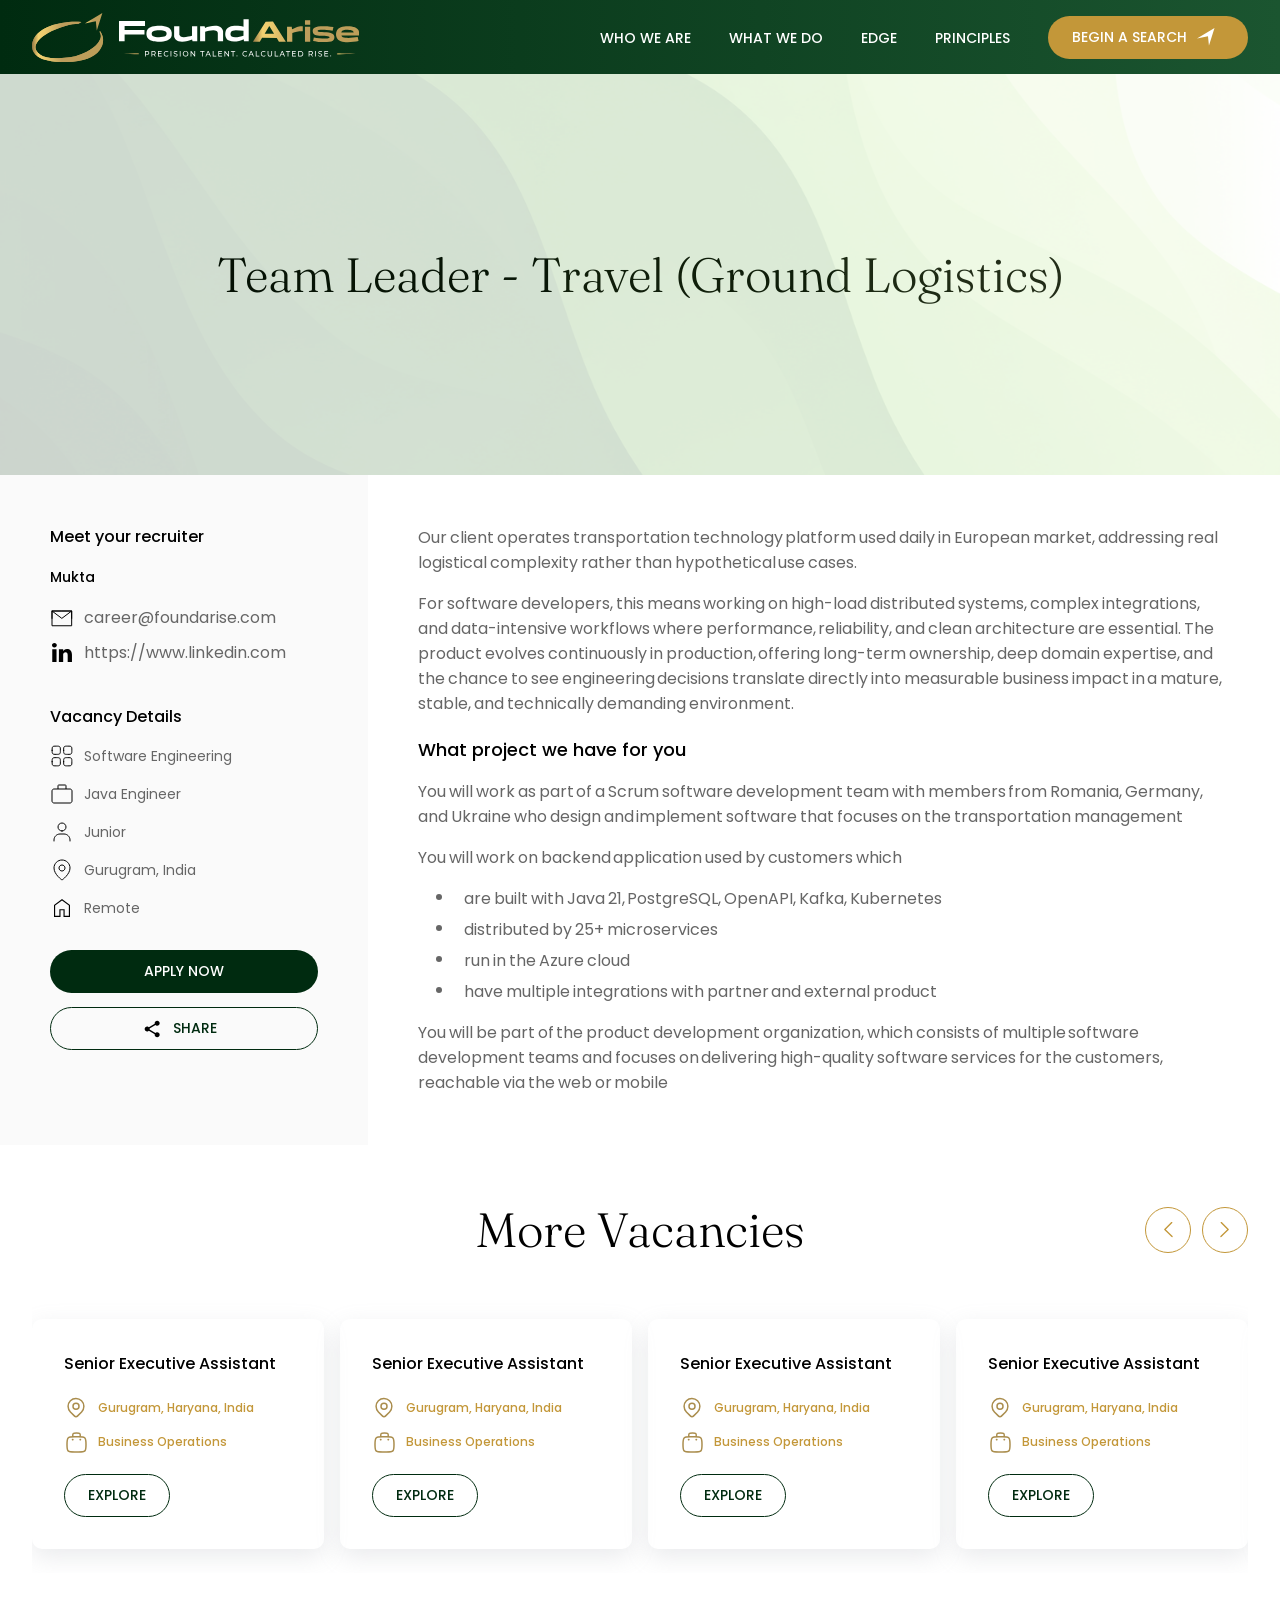
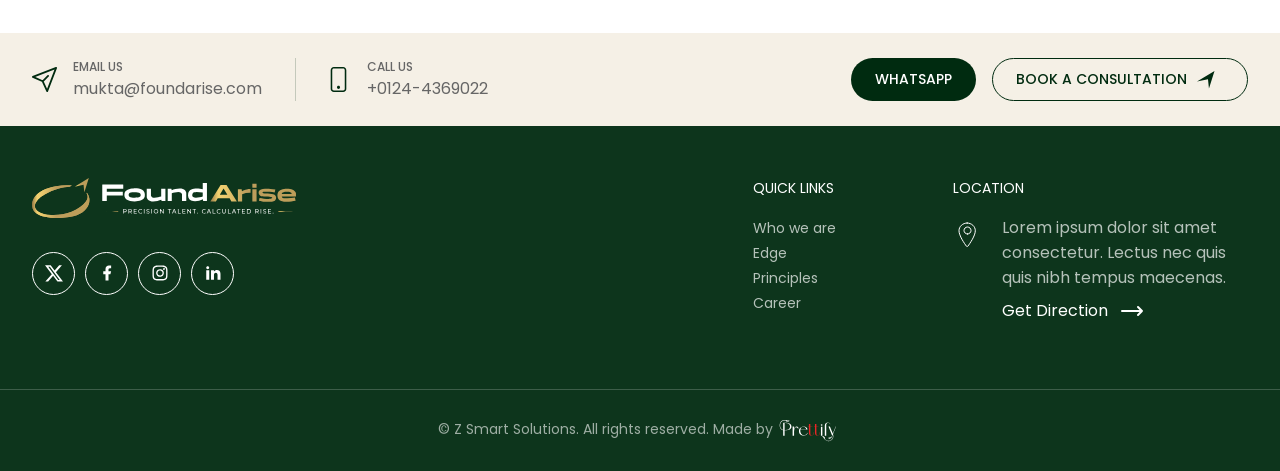
==== commit f4642293: "creer: detail" ====
--- a/career-detail.html
+++ b/career-detail.html
@@ -84,8 +84,17 @@
                     and the chance to see engineering decisions translate directly into measurable business impact in a
                     mature, stable, and technically demanding environment.</p>
                 <h5>What project we have for you</h5>
-                <p>You will work as part of a Scrum software development team with members from Romania, Germany, and Ukraine who design and implement software that focuses on the transportation management</p>
+                <p>You will work as part of a Scrum software development team with members from Romania, Germany, and
+                    Ukraine who design and implement software that focuses on the transportation management</p>
                 <p>You will work on backend application used by customers which</p>
+                <ul>
+                    <li>are built with Java 21, PostgreSQL, OpenAPI, Kafka, Kubernetes</li>
+                    <li>distributed by 25+ microservices</li>
+                    <li>run in the Azure cloud</li>
+                    <li>have multiple integrations with partner and external product</li>
+                </ul>
+
+                <p>You will be part of the product development organization, which consists of multiple software development teams and focuses on delivering high-quality software services for the customers, reachable via the web or mobile</p>
             </div>
         </section>
 
@@ -107,66 +116,66 @@
                                     <h4>Senior Executive Assistant</h4>
                                     <ul>
                                         <li>
-                                            <img src="assets/icon/location_ylw.svg" alt="">   Gurugram, Haryana, India
-                                        </li>
-                                        <li>
-                                          <img src="assets/icon/suitcase.svg" alt="">  Business Operations
-                                        </li>
-                                    </ul>
-                                    <a href="" class="btn btn-border-secondary">EXPLORE</a>
-                                </div>
-                            </div>
-                            <div class="swiper-slide">
-                                <div class="job-card">
-                                    <h4>Senior Executive Assistant</h4>
-                                    <ul>
-                                        <li>
-                                            <img src="assets/icon/location_ylw.svg" alt="">   Gurugram, Haryana, India
-                                        </li>
-                                        <li>
-                                          <img src="assets/icon/suitcase.svg" alt="">  Business Operations
-                                        </li>
-                                    </ul>
-                                    <a href="" class="btn btn-border-secondary">EXPLORE</a>
-                                </div>
-                            </div>
-                            <div class="swiper-slide">
-                                <div class="job-card">
-                                    <h4>Senior Executive Assistant</h4>
-                                    <ul>
-                                        <li>
-                                            <img src="assets/icon/location_ylw.svg" alt="">   Gurugram, Haryana, India
-                                        </li>
-                                        <li>
-                                          <img src="assets/icon/suitcase.svg" alt="">  Business Operations
-                                        </li>
-                                    </ul>
-                                    <a href="" class="btn btn-border-secondary">EXPLORE</a>
-                                </div>
-                            </div>
-                            <div class="swiper-slide">
-                                <div class="job-card">
-                                    <h4>Senior Executive Assistant</h4>
-                                    <ul>
-                                        <li>
-                                            <img src="assets/icon/location_ylw.svg" alt="">   Gurugram, Haryana, India
-                                        </li>
-                                        <li>
-                                          <img src="assets/icon/suitcase.svg" alt="">  Business Operations
-                                        </li>
-                                    </ul>
-                                    <a href="" class="btn btn-border-secondary">EXPLORE</a>
-                                </div>
-                            </div>
-                            <div class="swiper-slide">
-                                <div class="job-card">
-                                    <h4>Senior Executive Assistant</h4>
-                                    <ul>
-                                        <li>
-                                            <img src="assets/icon/location_ylw.svg" alt="">   Gurugram, Haryana, India
-                                        </li>
-                                        <li>
-                                          <img src="assets/icon/suitcase.svg" alt="">  Business Operations
+                                            <img src="assets/icon/location_ylw.svg" alt=""> Gurugram, Haryana, India
+                                        </li>
+                                        <li>
+                                            <img src="assets/icon/suitcase.svg" alt=""> Business Operations
+                                        </li>
+                                    </ul>
+                                    <a href="" class="btn btn-border-secondary">EXPLORE</a>
+                                </div>
+                            </div>
+                            <div class="swiper-slide">
+                                <div class="job-card">
+                                    <h4>Senior Executive Assistant</h4>
+                                    <ul>
+                                        <li>
+                                            <img src="assets/icon/location_ylw.svg" alt=""> Gurugram, Haryana, India
+                                        </li>
+                                        <li>
+                                            <img src="assets/icon/suitcase.svg" alt=""> Business Operations
+                                        </li>
+                                    </ul>
+                                    <a href="" class="btn btn-border-secondary">EXPLORE</a>
+                                </div>
+                            </div>
+                            <div class="swiper-slide">
+                                <div class="job-card">
+                                    <h4>Senior Executive Assistant</h4>
+                                    <ul>
+                                        <li>
+                                            <img src="assets/icon/location_ylw.svg" alt=""> Gurugram, Haryana, India
+                                        </li>
+                                        <li>
+                                            <img src="assets/icon/suitcase.svg" alt=""> Business Operations
+                                        </li>
+                                    </ul>
+                                    <a href="" class="btn btn-border-secondary">EXPLORE</a>
+                                </div>
+                            </div>
+                            <div class="swiper-slide">
+                                <div class="job-card">
+                                    <h4>Senior Executive Assistant</h4>
+                                    <ul>
+                                        <li>
+                                            <img src="assets/icon/location_ylw.svg" alt=""> Gurugram, Haryana, India
+                                        </li>
+                                        <li>
+                                            <img src="assets/icon/suitcase.svg" alt=""> Business Operations
+                                        </li>
+                                    </ul>
+                                    <a href="" class="btn btn-border-secondary">EXPLORE</a>
+                                </div>
+                            </div>
+                            <div class="swiper-slide">
+                                <div class="job-card">
+                                    <h4>Senior Executive Assistant</h4>
+                                    <ul>
+                                        <li>
+                                            <img src="assets/icon/location_ylw.svg" alt=""> Gurugram, Haryana, India
+                                        </li>
+                                        <li>
+                                            <img src="assets/icon/suitcase.svg" alt=""> Business Operations
                                         </li>
                                     </ul>
                                     <a href="" class="btn btn-border-secondary">EXPLORE</a>
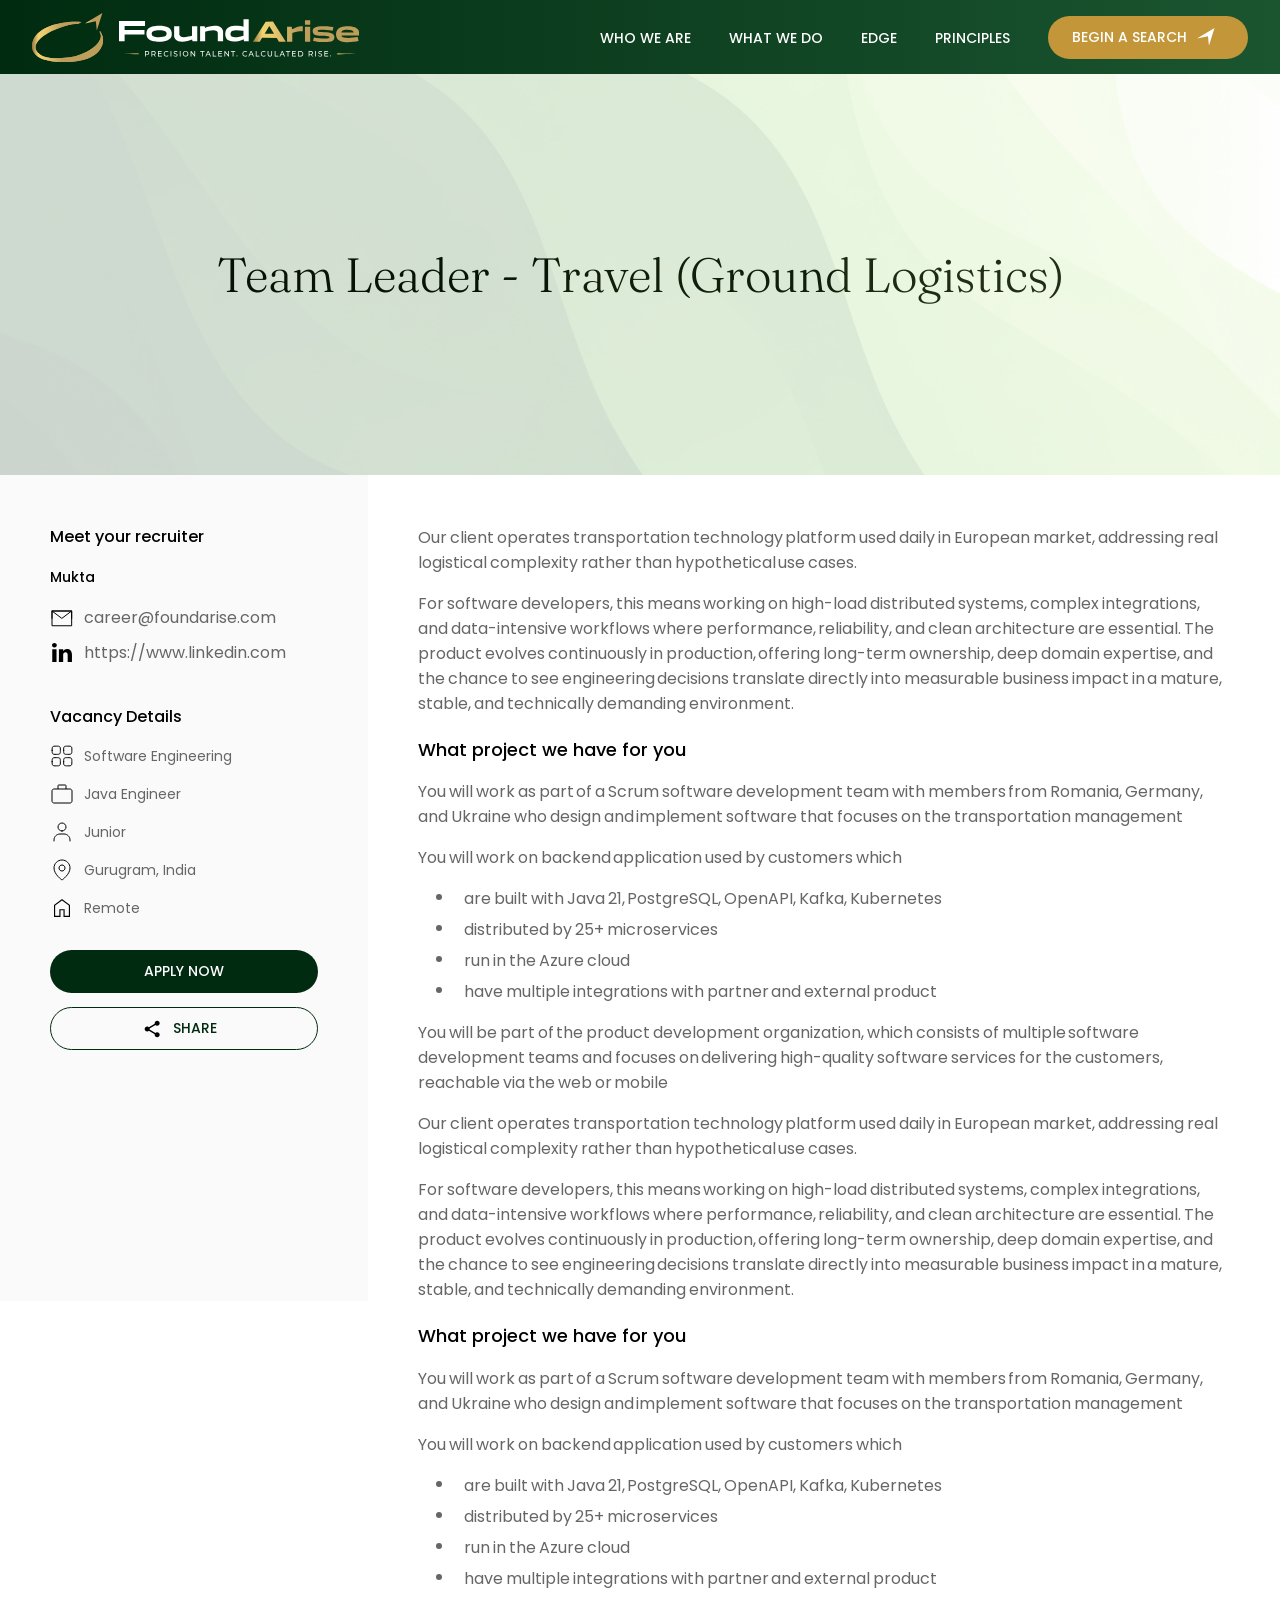
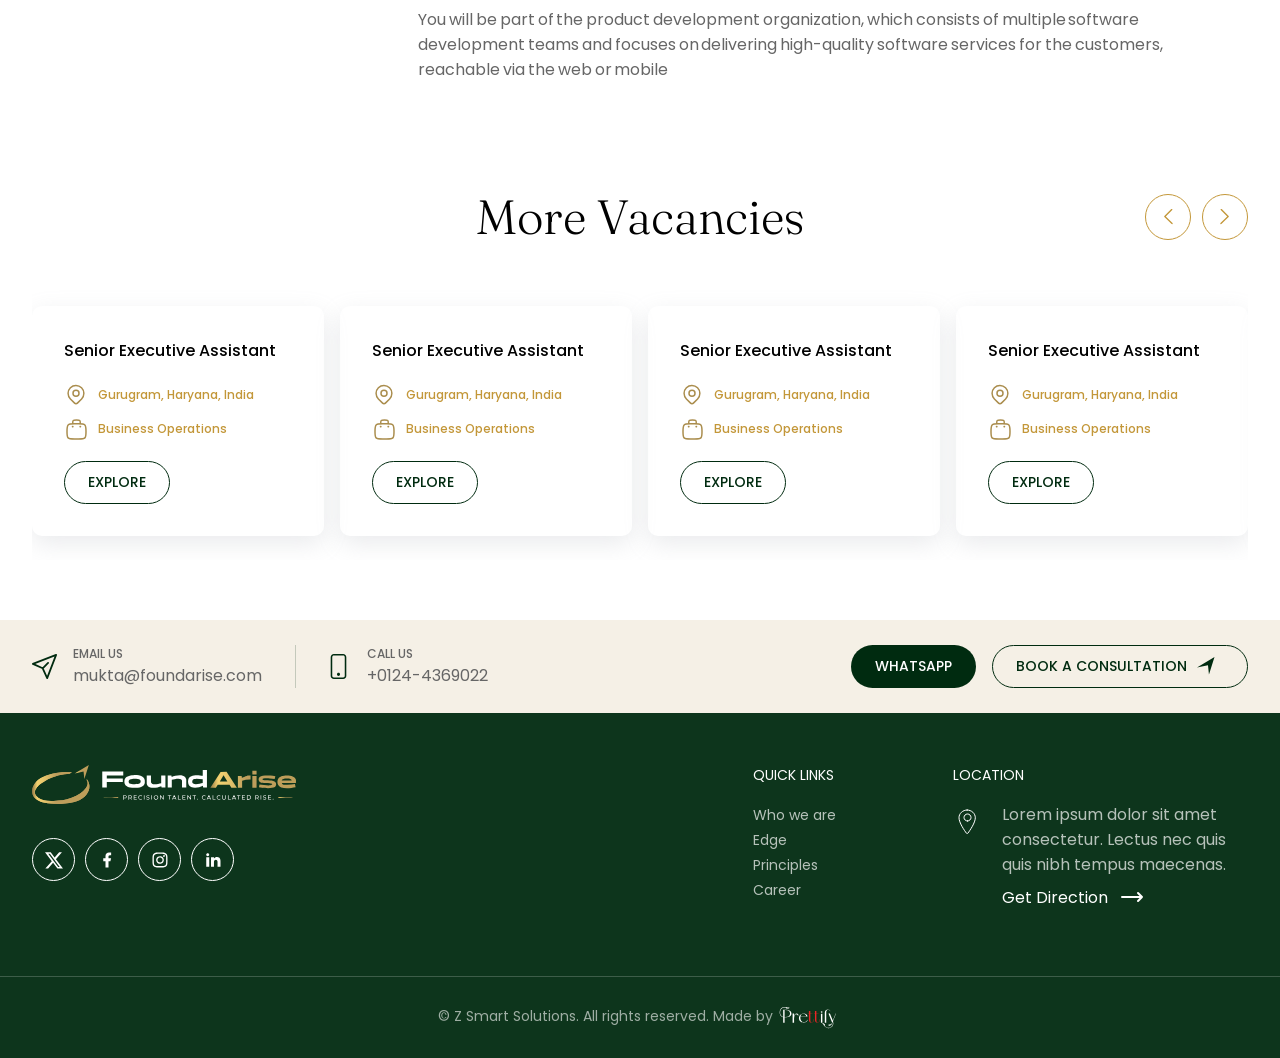
==== commit cd61e8a8: "career: detail" ====
--- a/career-detail.html
+++ b/career-detail.html
@@ -12,7 +12,6 @@
     <link rel="stylesheet" href="assets/sass/career/career.css" />
     <link rel="stylesheet" href="assets/sass/footer/footer.css" />
     <link rel="stylesheet" href="https://cdn.jsdelivr.net/npm/swiper@11/swiper-bundle.min.css" />
-
 </head>
 
 <body>
@@ -60,10 +59,21 @@
                 <div class="vacancy-details">
                     <h5>Vacancy Details</h5>
                     <ul>
-                        <li><img src="assets/icon/dashboard_black.svg" alt="share" /> Software Engineering</li>
-                        <li><img src="assets/icon/suitcase_black.svg" alt="share" /> Java Engineer</li>
-                        <li><img src="assets/icon/user_black.svg" alt="share" /> Junior</li>
-                        <li><img src="assets/icon/location_black.svg" alt="share" /> Gurugram, India</li>
+                        <li>
+                            <img src="assets/icon/dashboard_black.svg" alt="share" />
+                            Software Engineering
+                        </li>
+                        <li>
+                            <img src="assets/icon/suitcase_black.svg" alt="share" /> Java
+                            Engineer
+                        </li>
+                        <li>
+                            <img src="assets/icon/user_black.svg" alt="share" /> Junior
+                        </li>
+                        <li>
+                            <img src="assets/icon/location_black.svg" alt="share" />
+                            Gurugram, India
+                        </li>
                         <li><img src="assets/icon/home.svg" alt="share" /> Remote</li>
                     </ul>
                 </div>
@@ -76,25 +86,84 @@
                 </div>
             </div>
             <div class="right website-content">
-                <p>Our client operates transportation technology platform used daily in European market, addressing real
-                    logistical complexity rather than hypothetical use cases.</p>
-                <p>For software developers, this means working on high-load distributed systems, complex integrations,
-                    and data-intensive workflows where performance, reliability, and clean architecture are essential.
-                    The product evolves continuously in production, offering long-term ownership, deep domain expertise,
-                    and the chance to see engineering decisions translate directly into measurable business impact in a
-                    mature, stable, and technically demanding environment.</p>
+                <p>
+                    Our client operates transportation technology platform used daily in
+                    European market, addressing real logistical complexity rather than
+                    hypothetical use cases.
+                </p>
+                <p>
+                    For software developers, this means working on high-load distributed
+                    systems, complex integrations, and data-intensive workflows where
+                    performance, reliability, and clean architecture are essential. The
+                    product evolves continuously in production, offering long-term
+                    ownership, deep domain expertise, and the chance to see engineering
+                    decisions translate directly into measurable business impact in a
+                    mature, stable, and technically demanding environment.
+                </p>
                 <h5>What project we have for you</h5>
-                <p>You will work as part of a Scrum software development team with members from Romania, Germany, and
-                    Ukraine who design and implement software that focuses on the transportation management</p>
+                <p>
+                    You will work as part of a Scrum software development team with
+                    members from Romania, Germany, and Ukraine who design and implement
+                    software that focuses on the transportation management
+                </p>
                 <p>You will work on backend application used by customers which</p>
                 <ul>
-                    <li>are built with Java 21, PostgreSQL, OpenAPI, Kafka, Kubernetes</li>
+                    <li>
+                        are built with Java 21, PostgreSQL, OpenAPI, Kafka, Kubernetes
+                    </li>
                     <li>distributed by 25+ microservices</li>
                     <li>run in the Azure cloud</li>
-                    <li>have multiple integrations with partner and external product</li>
+                    <li>
+                        have multiple integrations with partner and external product
+                    </li>
                 </ul>
 
-                <p>You will be part of the product development organization, which consists of multiple software development teams and focuses on delivering high-quality software services for the customers, reachable via the web or mobile</p>
+                <p>
+                    You will be part of the product development organization, which
+                    consists of multiple software development teams and focuses on
+                    delivering high-quality software services for the customers,
+                    reachable via the web or mobile
+                </p>
+
+
+                <p>
+                    Our client operates transportation technology platform used daily in
+                    European market, addressing real logistical complexity rather than
+                    hypothetical use cases.
+                </p>
+                <p>
+                    For software developers, this means working on high-load distributed
+                    systems, complex integrations, and data-intensive workflows where
+                    performance, reliability, and clean architecture are essential. The
+                    product evolves continuously in production, offering long-term
+                    ownership, deep domain expertise, and the chance to see engineering
+                    decisions translate directly into measurable business impact in a
+                    mature, stable, and technically demanding environment.
+                </p>
+                <h5>What project we have for you</h5>
+                <p>
+                    You will work as part of a Scrum software development team with
+                    members from Romania, Germany, and Ukraine who design and implement
+                    software that focuses on the transportation management
+                </p>
+                <p>You will work on backend application used by customers which</p>
+                <ul>
+                    <li>
+                        are built with Java 21, PostgreSQL, OpenAPI, Kafka, Kubernetes
+                    </li>
+                    <li>distributed by 25+ microservices</li>
+                    <li>run in the Azure cloud</li>
+                    <li>
+                        have multiple integrations with partner and external product
+                    </li>
+                </ul>
+
+                <p>
+                    You will be part of the product development organization, which
+                    consists of multiple software development teams and focuses on
+                    delivering high-quality software services for the customers,
+                    reachable via the web or mobile
+                </p>
             </div>
         </section>
 
@@ -103,8 +172,12 @@
                 <div class="heading">
                     <h2>More Vacancies</h2>
                     <div class="swiper-nav swiper-group">
-                        <button class="swiper-prev career-button-prev"><img src="assets/icon/right.svg" alt=""></button>
-                        <button class="swiper-next career-button-next"><img src="assets/icon/right.svg" alt=""></button>
+                        <button class="swiper-prev career-button-prev">
+                            <img src="assets/icon/right.svg" alt="" />
+                        </button>
+                        <button class="swiper-next career-button-next">
+                            <img src="assets/icon/right.svg" alt="" />
+                        </button>
                     </div>
                 </div>
 
@@ -116,66 +189,76 @@
                                     <h4>Senior Executive Assistant</h4>
                                     <ul>
                                         <li>
-                                            <img src="assets/icon/location_ylw.svg" alt=""> Gurugram, Haryana, India
-                                        </li>
-                                        <li>
-                                            <img src="assets/icon/suitcase.svg" alt=""> Business Operations
-                                        </li>
-                                    </ul>
-                                    <a href="" class="btn btn-border-secondary">EXPLORE</a>
-                                </div>
-                            </div>
-                            <div class="swiper-slide">
-                                <div class="job-card">
-                                    <h4>Senior Executive Assistant</h4>
-                                    <ul>
-                                        <li>
-                                            <img src="assets/icon/location_ylw.svg" alt=""> Gurugram, Haryana, India
-                                        </li>
-                                        <li>
-                                            <img src="assets/icon/suitcase.svg" alt=""> Business Operations
-                                        </li>
-                                    </ul>
-                                    <a href="" class="btn btn-border-secondary">EXPLORE</a>
-                                </div>
-                            </div>
-                            <div class="swiper-slide">
-                                <div class="job-card">
-                                    <h4>Senior Executive Assistant</h4>
-                                    <ul>
-                                        <li>
-                                            <img src="assets/icon/location_ylw.svg" alt=""> Gurugram, Haryana, India
-                                        </li>
-                                        <li>
-                                            <img src="assets/icon/suitcase.svg" alt=""> Business Operations
-                                        </li>
-                                    </ul>
-                                    <a href="" class="btn btn-border-secondary">EXPLORE</a>
-                                </div>
-                            </div>
-                            <div class="swiper-slide">
-                                <div class="job-card">
-                                    <h4>Senior Executive Assistant</h4>
-                                    <ul>
-                                        <li>
-                                            <img src="assets/icon/location_ylw.svg" alt=""> Gurugram, Haryana, India
-                                        </li>
-                                        <li>
-                                            <img src="assets/icon/suitcase.svg" alt=""> Business Operations
-                                        </li>
-                                    </ul>
-                                    <a href="" class="btn btn-border-secondary">EXPLORE</a>
-                                </div>
-                            </div>
-                            <div class="swiper-slide">
-                                <div class="job-card">
-                                    <h4>Senior Executive Assistant</h4>
-                                    <ul>
-                                        <li>
-                                            <img src="assets/icon/location_ylw.svg" alt=""> Gurugram, Haryana, India
-                                        </li>
-                                        <li>
-                                            <img src="assets/icon/suitcase.svg" alt=""> Business Operations
+                                            <img src="assets/icon/location_ylw.svg" alt="" />
+                                            Gurugram, Haryana, India
+                                        </li>
+                                        <li>
+                                            <img src="assets/icon/suitcase.svg" alt="" /> Business
+                                            Operations
+                                        </li>
+                                    </ul>
+                                    <a href="" class="btn btn-border-secondary">EXPLORE</a>
+                                </div>
+                            </div>
+                            <div class="swiper-slide">
+                                <div class="job-card">
+                                    <h4>Senior Executive Assistant</h4>
+                                    <ul>
+                                        <li>
+                                            <img src="assets/icon/location_ylw.svg" alt="" />
+                                            Gurugram, Haryana, India
+                                        </li>
+                                        <li>
+                                            <img src="assets/icon/suitcase.svg" alt="" /> Business
+                                            Operations
+                                        </li>
+                                    </ul>
+                                    <a href="" class="btn btn-border-secondary">EXPLORE</a>
+                                </div>
+                            </div>
+                            <div class="swiper-slide">
+                                <div class="job-card">
+                                    <h4>Senior Executive Assistant</h4>
+                                    <ul>
+                                        <li>
+                                            <img src="assets/icon/location_ylw.svg" alt="" />
+                                            Gurugram, Haryana, India
+                                        </li>
+                                        <li>
+                                            <img src="assets/icon/suitcase.svg" alt="" /> Business
+                                            Operations
+                                        </li>
+                                    </ul>
+                                    <a href="" class="btn btn-border-secondary">EXPLORE</a>
+                                </div>
+                            </div>
+                            <div class="swiper-slide">
+                                <div class="job-card">
+                                    <h4>Senior Executive Assistant</h4>
+                                    <ul>
+                                        <li>
+                                            <img src="assets/icon/location_ylw.svg" alt="" />
+                                            Gurugram, Haryana, India
+                                        </li>
+                                        <li>
+                                            <img src="assets/icon/suitcase.svg" alt="" /> Business
+                                            Operations
+                                        </li>
+                                    </ul>
+                                    <a href="" class="btn btn-border-secondary">EXPLORE</a>
+                                </div>
+                            </div>
+                            <div class="swiper-slide">
+                                <div class="job-card">
+                                    <h4>Senior Executive Assistant</h4>
+                                    <ul>
+                                        <li>
+                                            <img src="assets/icon/location_ylw.svg" alt="" />
+                                            Gurugram, Haryana, India
+                                        </li>
+                                        <li>
+                                            <img src="assets/icon/suitcase.svg" alt="" /> Business
+                                            Operations
                                         </li>
                                     </ul>
                                     <a href="" class="btn btn-border-secondary">EXPLORE</a>
--- a/assets/sass/career/career.css
+++ b/assets/sass/career/career.css
@@ -2732,6 +2732,9 @@
 .career-detail-seca .left {
   padding: 50px;
   background: rgb(250, 250, 250);
+  position: sticky;
+  top: var(--headerheight);
+  height: calc(100vh - var(--headerheight));
 }
 .career-detail-seca .left h5 {
   font-size: 16px;
